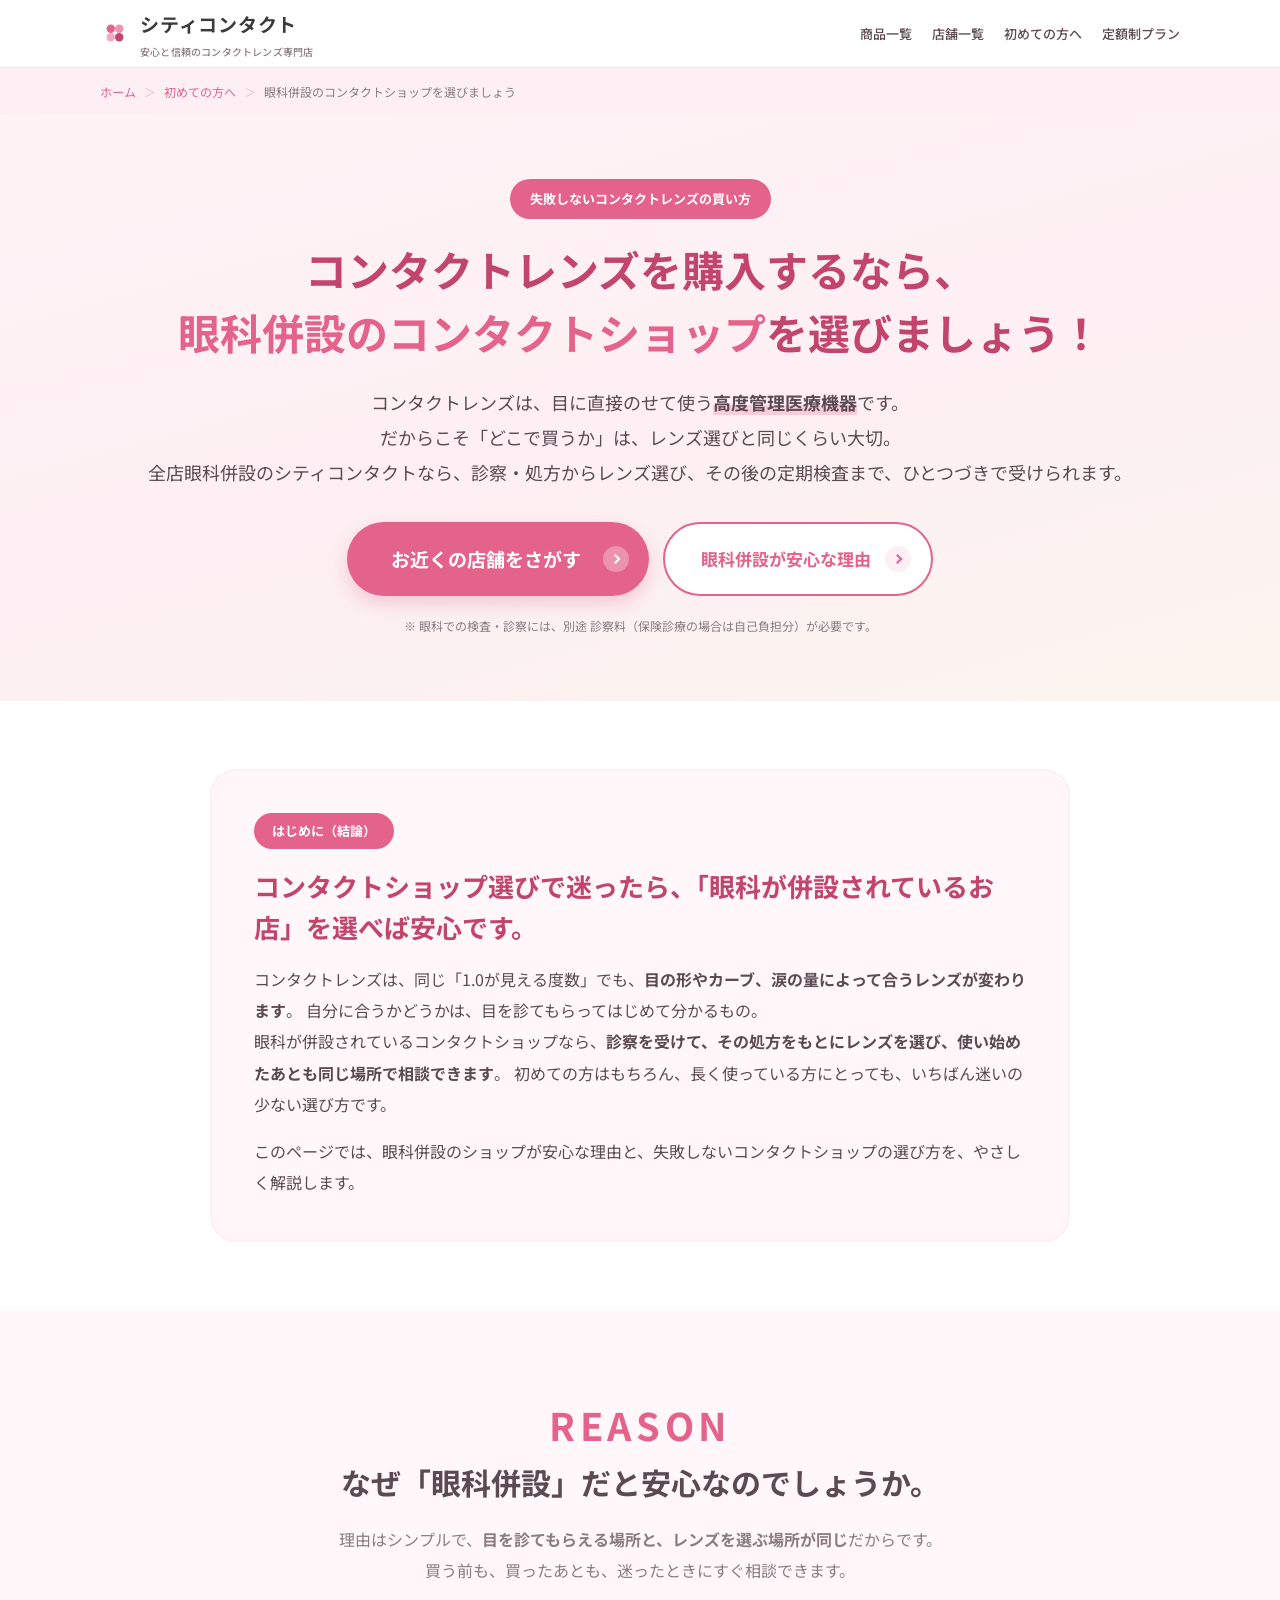
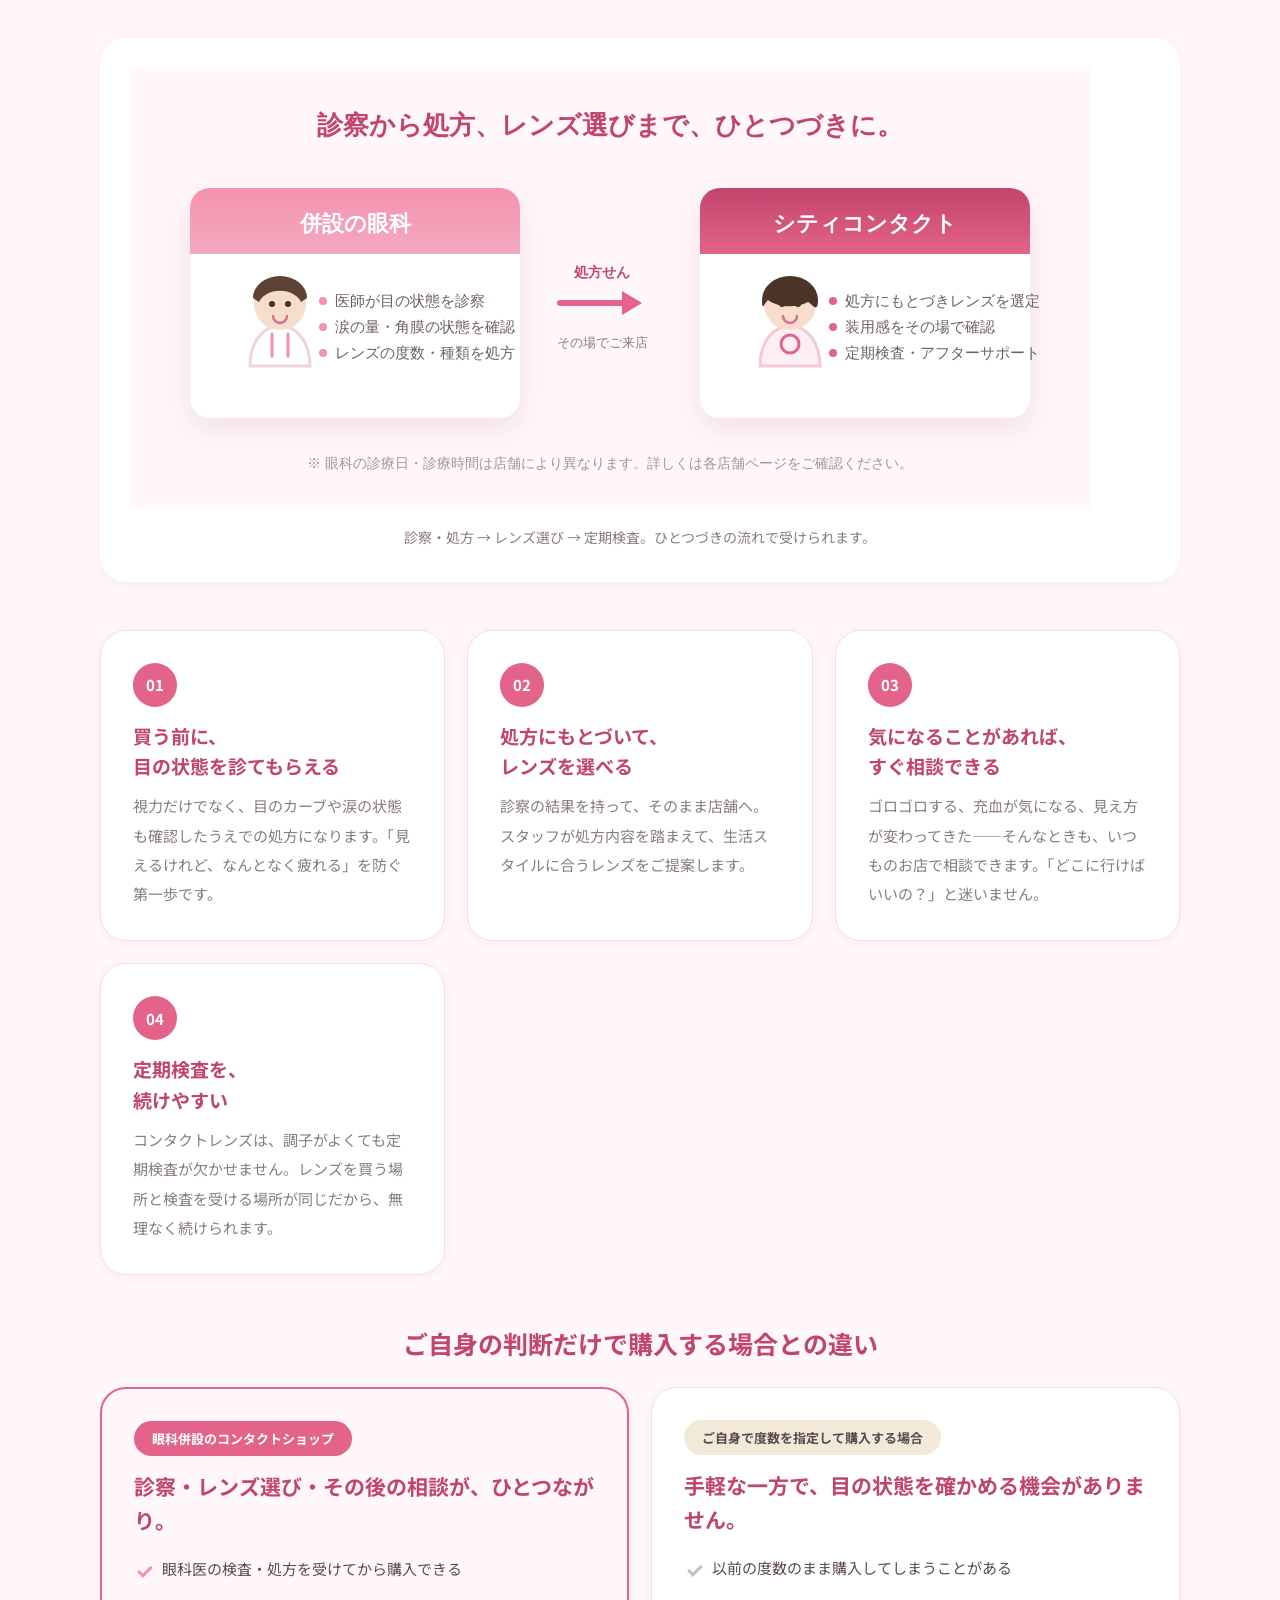
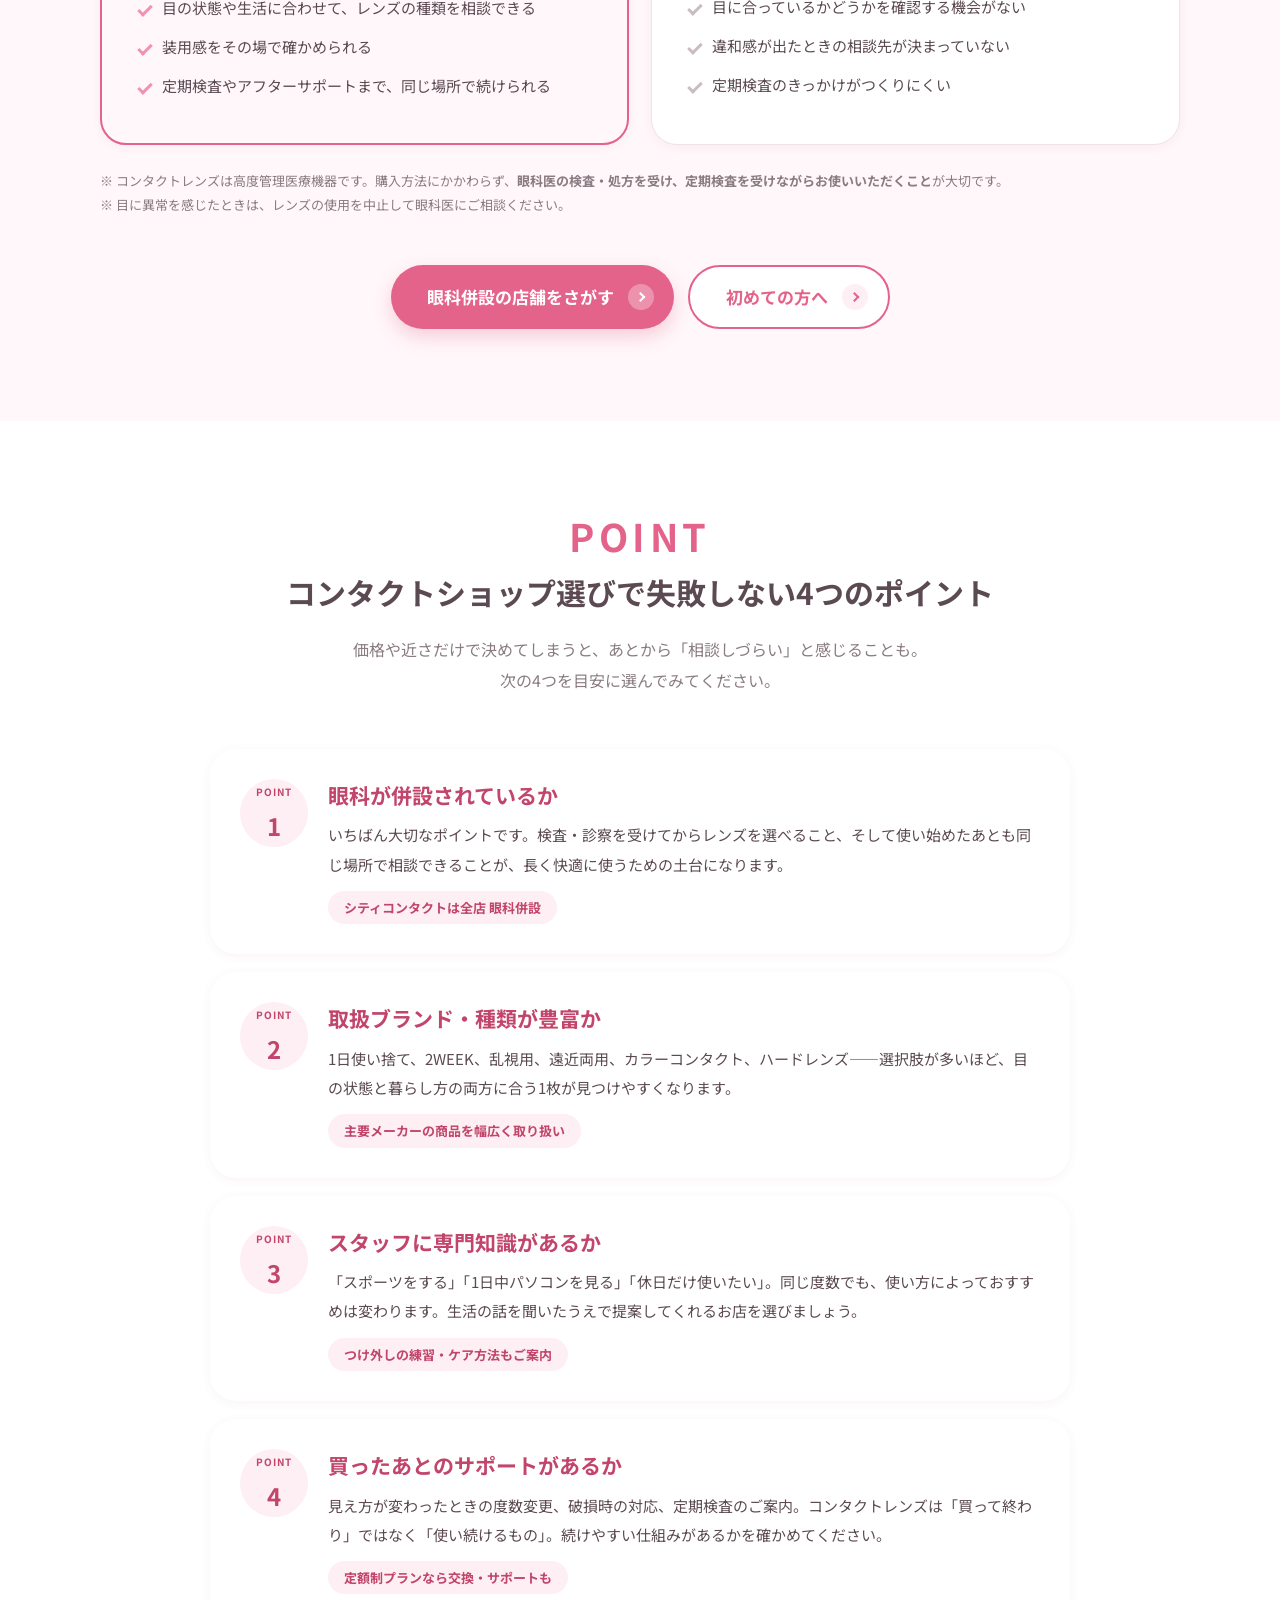
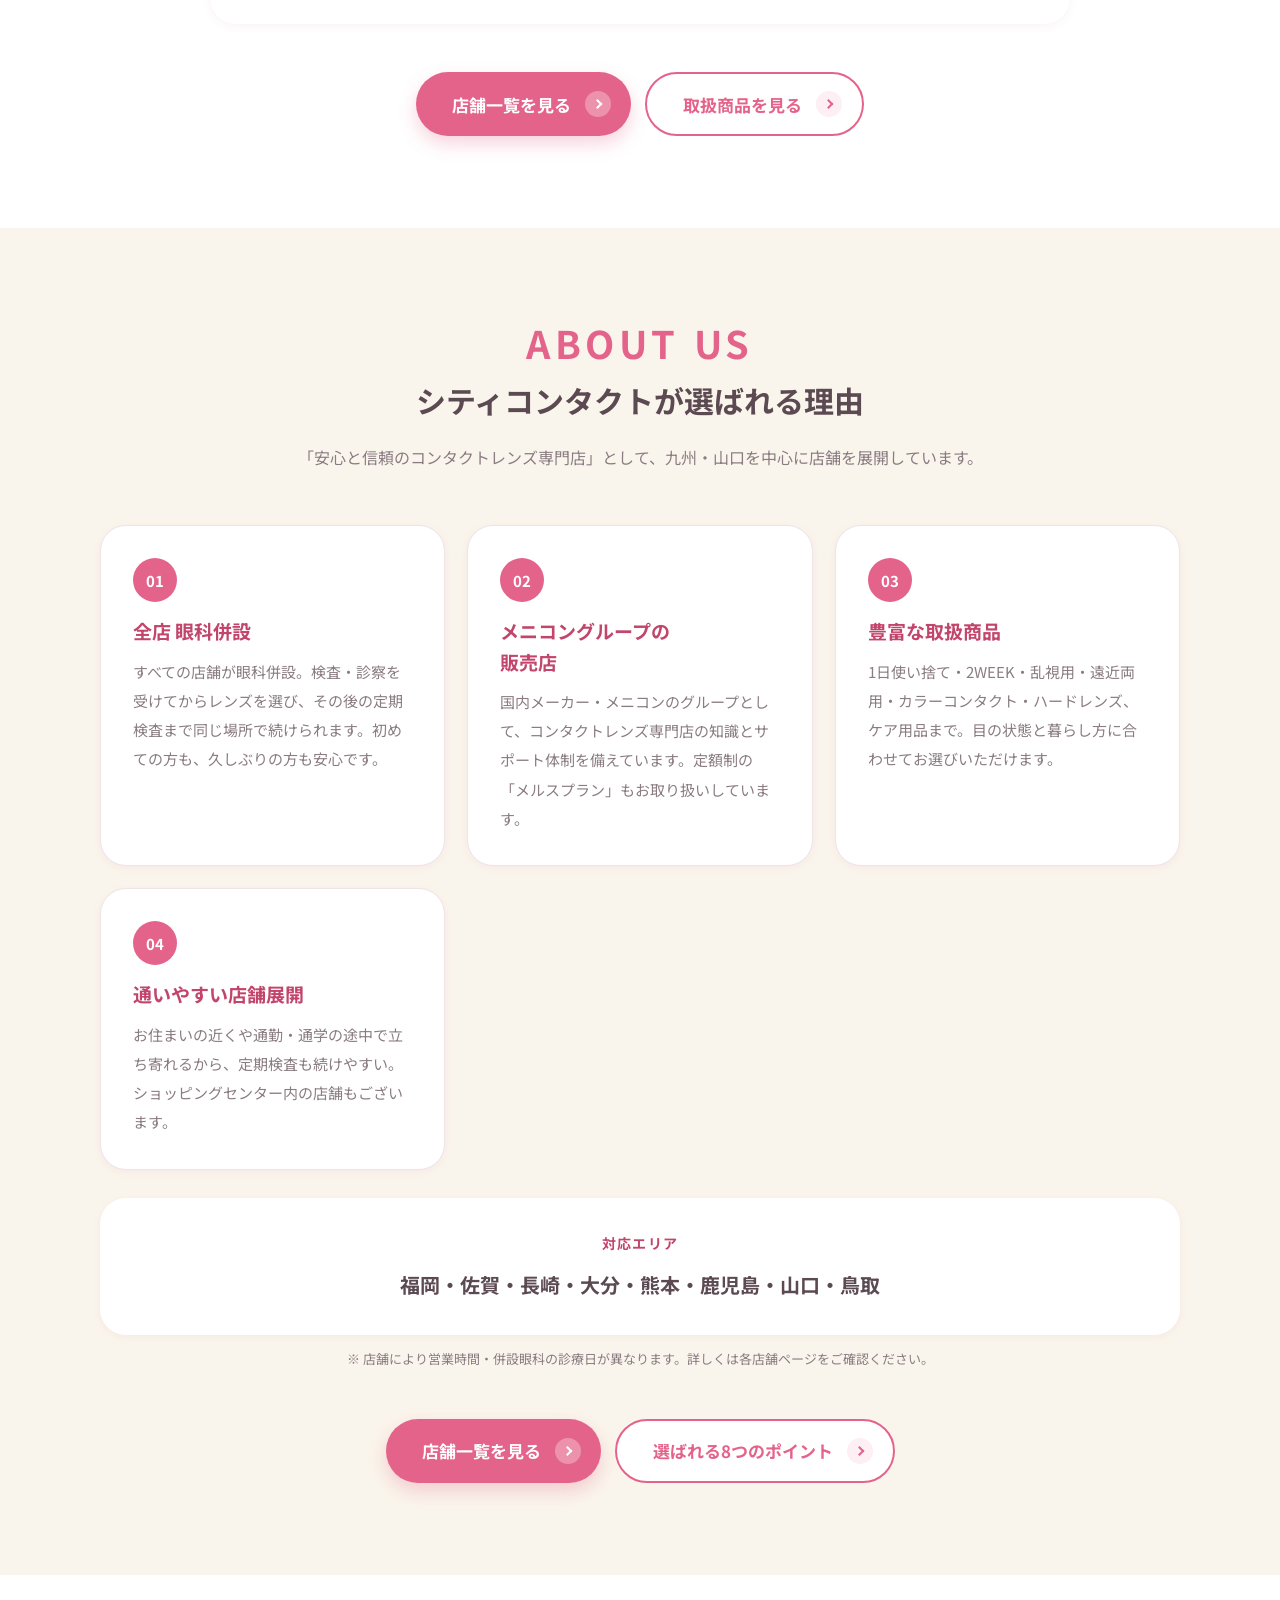
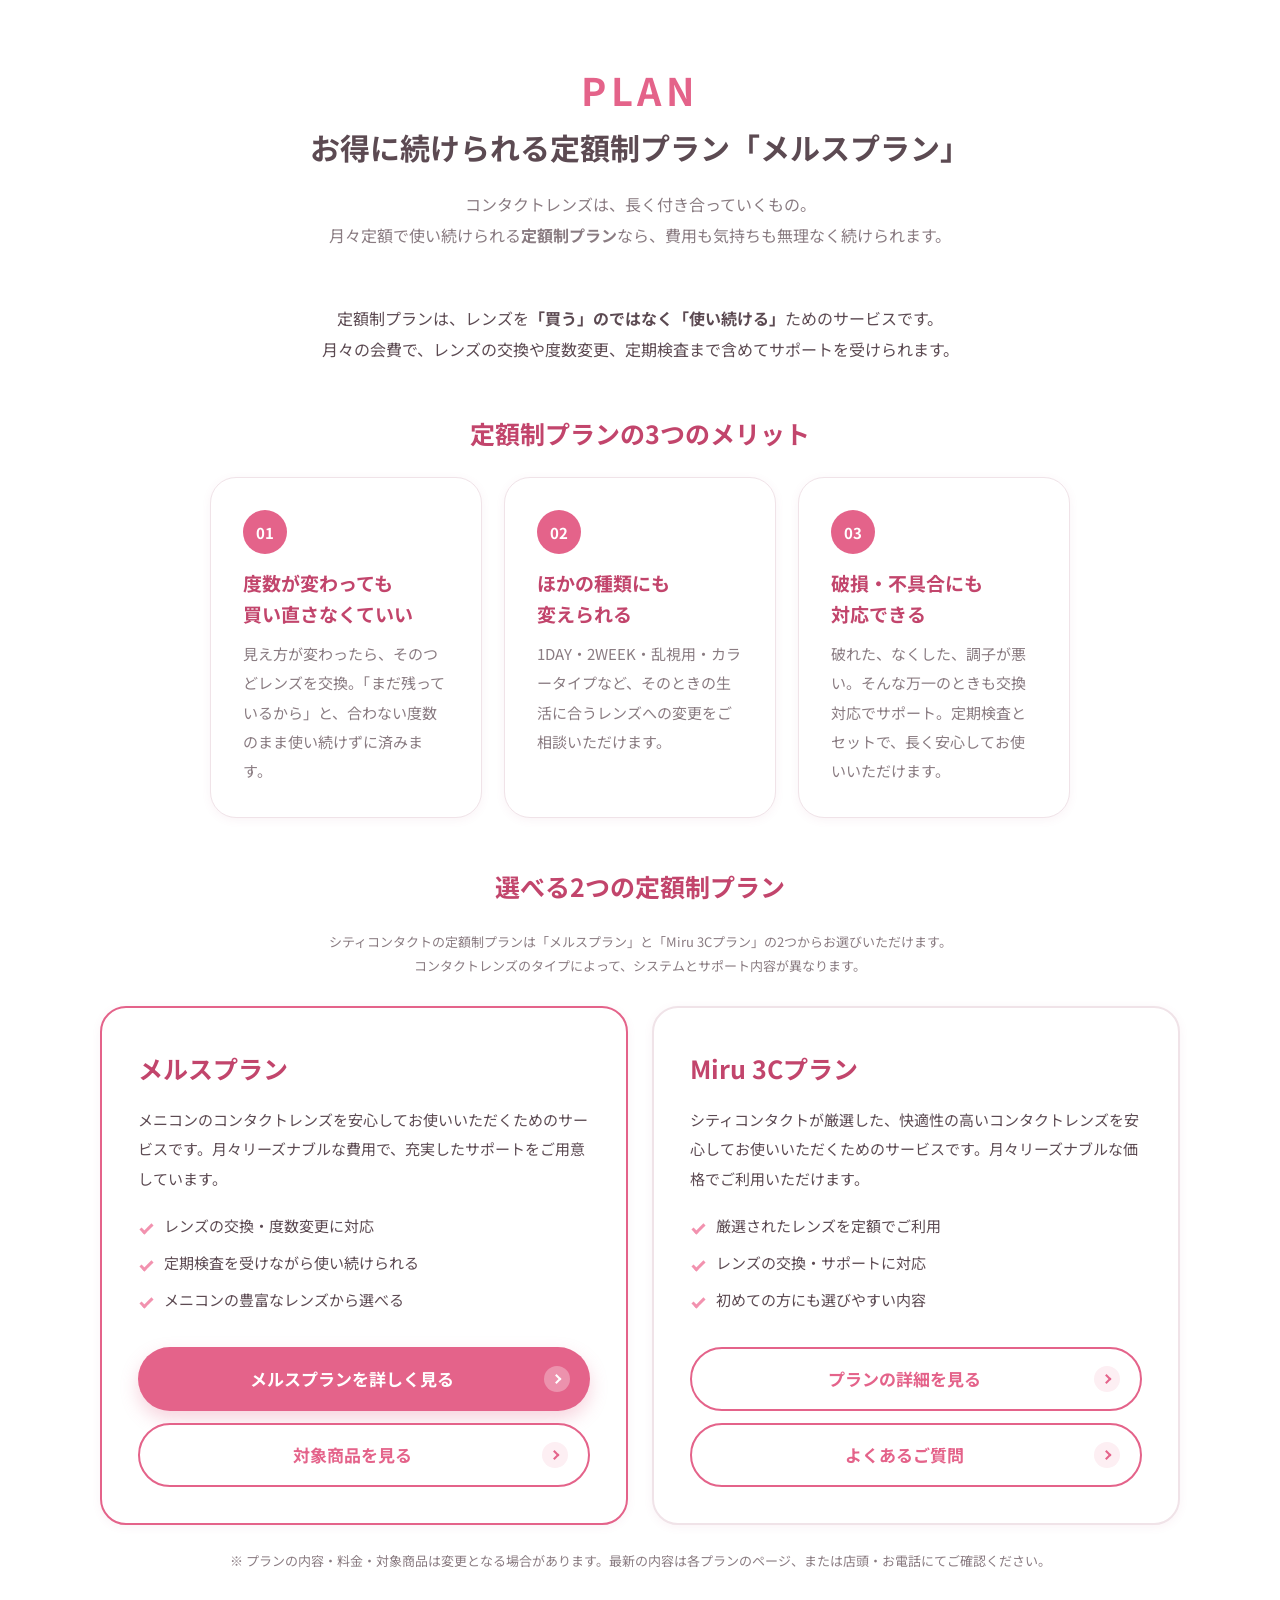
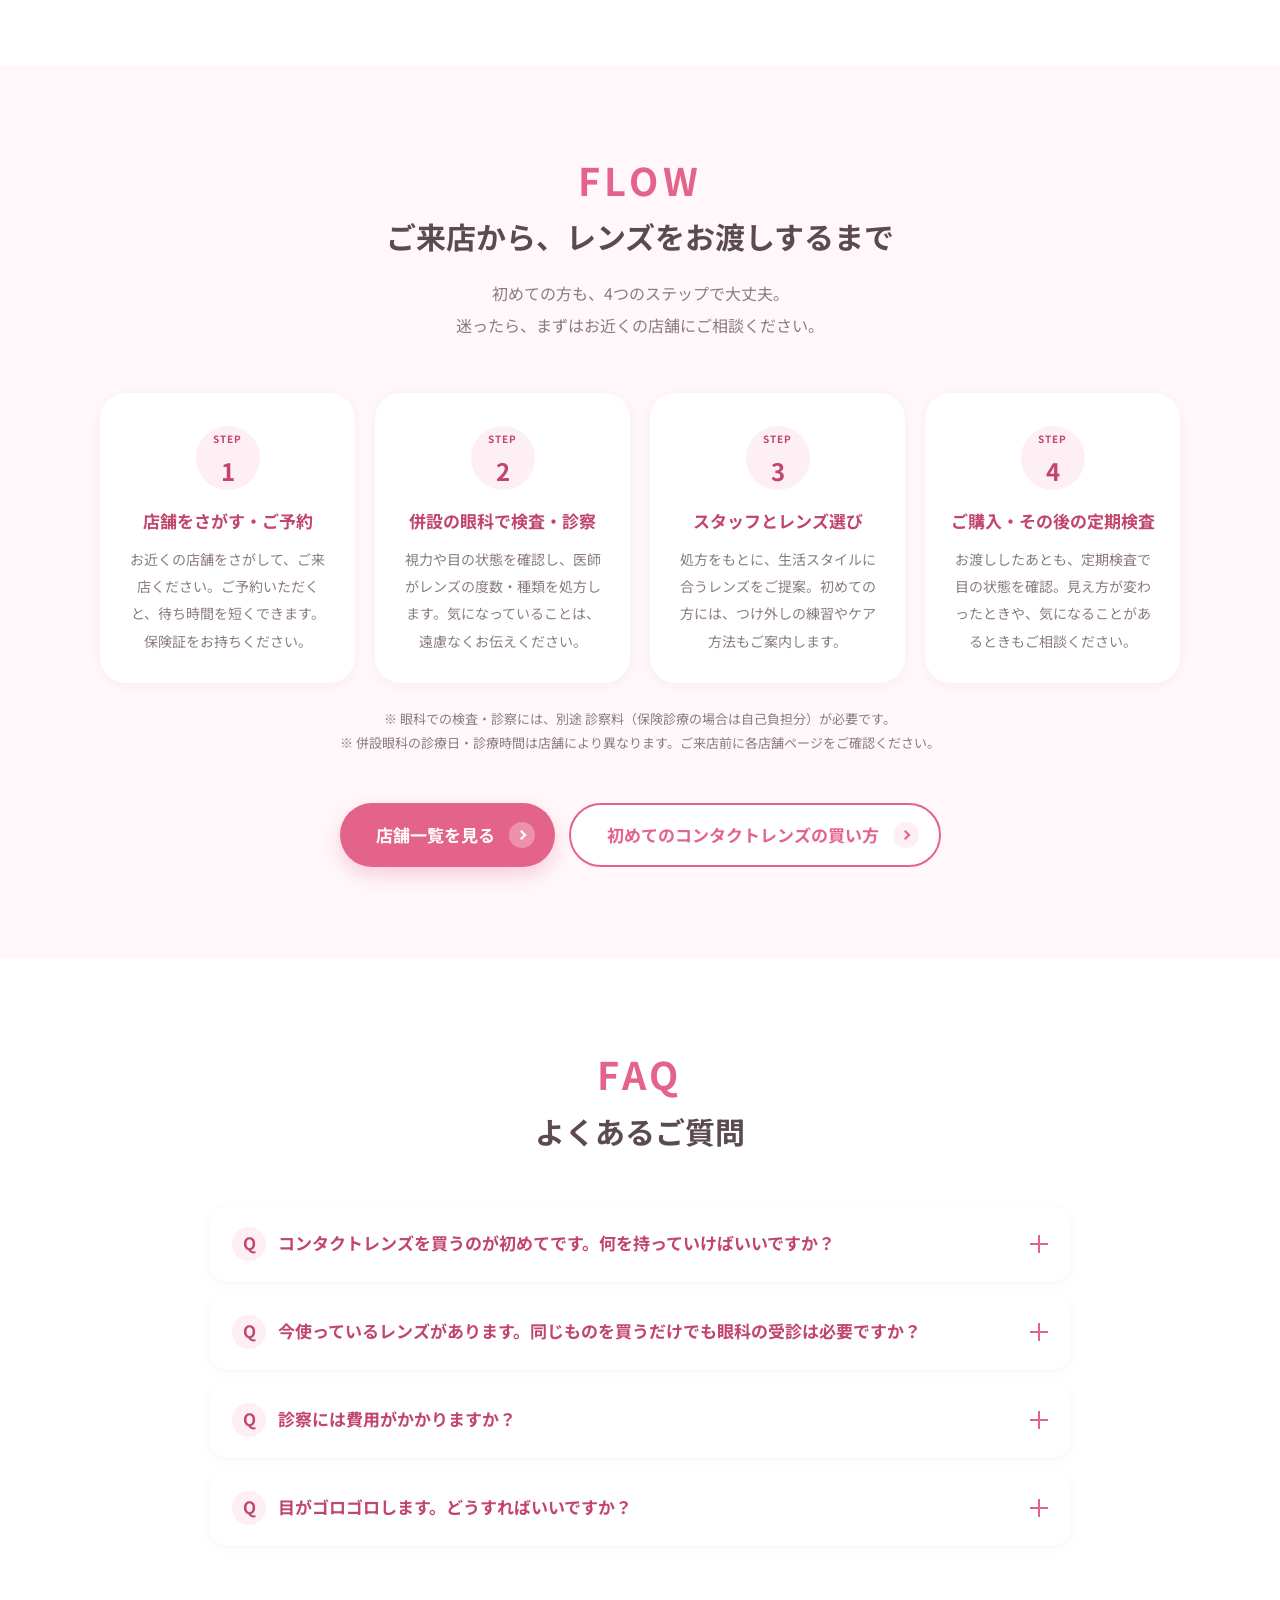
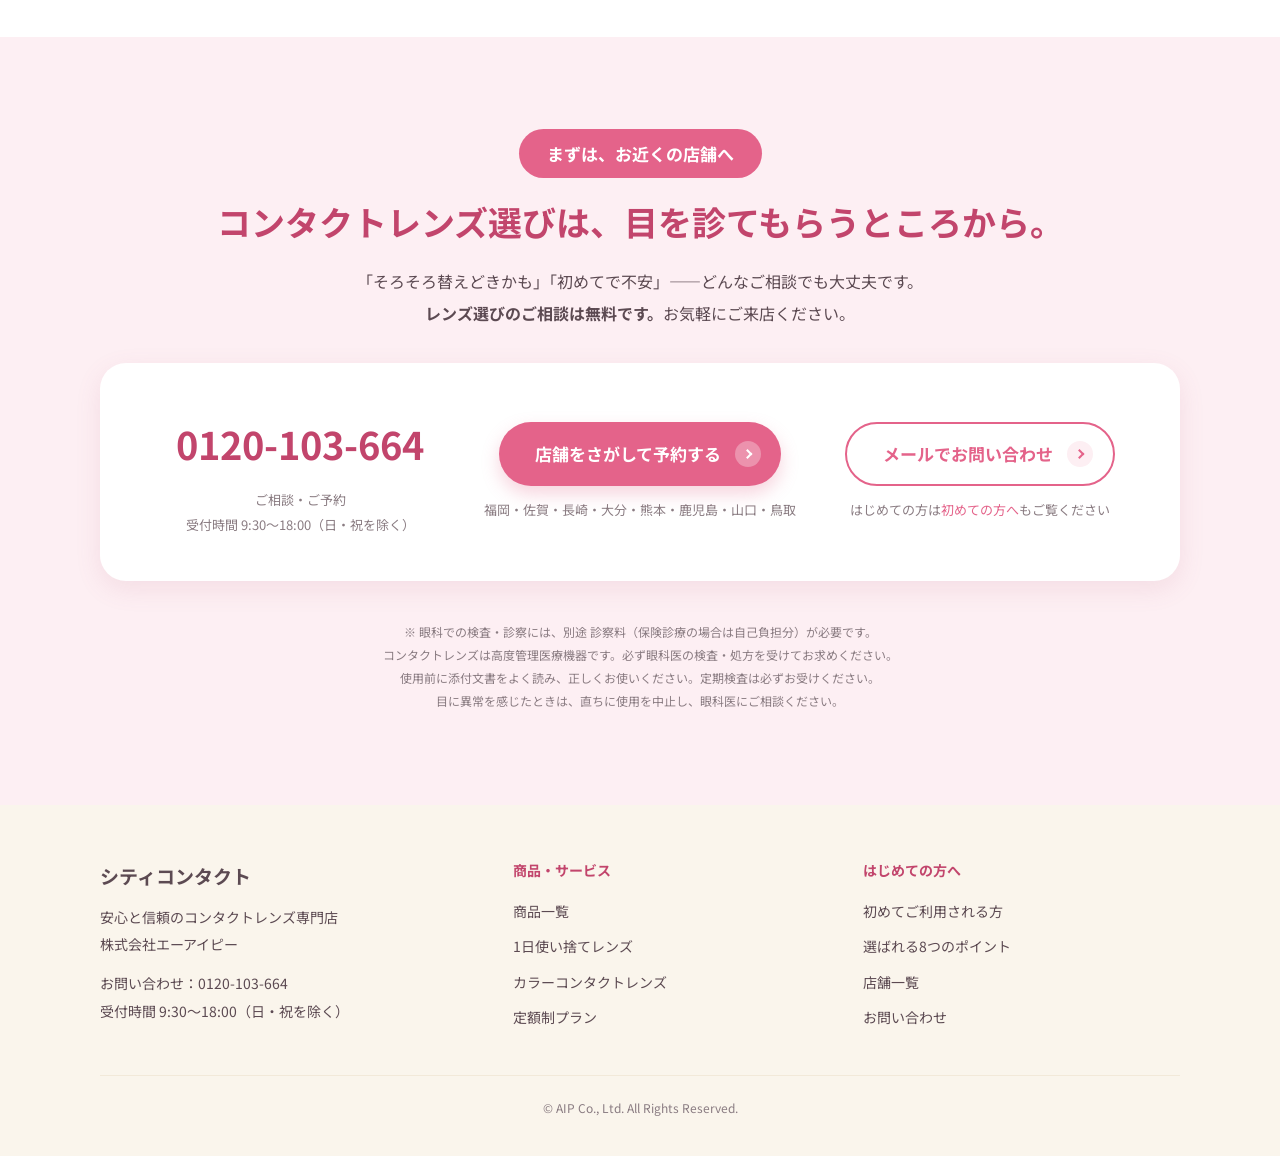
==== eyeclinic/preview.html @ d09a8469 "眼科併設コンタクトショップの訴求コンテンツページを新規作成 指示書「コンタクトレンズを購入するなら、眼科併設のコンタクトショップを 選びましょう！」に沿って、1ページ完結の静的HTMLとして制作。  " ====
<!DOCTYPE html>
<html lang="ja">
<head>
<meta charset="UTF-8">
<meta name="viewport" content="width=device-width, initial-scale=1">

<!-- ================================================================
     ▼ メタ情報はすべて「仮」です。
       掲載URLが確定しましたら、title / description / canonical / og:url /
       og:image のドメイン・パスをクライアント側でご調整ください。
     ================================================================ -->
<title>コンタクトレンズを購入するなら眼科併設のコンタクトショップへ｜シティコンタクト</title>
<meta name="description" content="コンタクトレンズは高度管理医療機器。だからこそ、買う場所選びが大切です。眼科併設のコンタクトショップなら、診察・処方からレンズ選び、定期検査までひとつづきに。全店眼科併設のシティコンタクトが、失敗しないコンタクトショップの選び方をご紹介します。">
<meta name="keywords" content="コンタクトレンズ 眼科併設,コンタクト 購入 眼科,コンタクトショップ 選び方,コンタクトレンズ 処方,定期検査,メルスプラン,シティコンタクト">

<!-- ================================================================
     ▼▼▼ 確認用サイトを検索結果に出さないための指定 ▼▼▼
     本番（www.city-contact.com）へ設置する際は、必ず次の1行を削除してください。
     残したまま公開すると、本番ページが検索結果に表示されなくなります。
     ================================================================ -->
<meta name="robots" content="noindex, nofollow">
<!-- ▲▲▲ 本番公開前に、上の1行を削除 ▲▲▲ -->

<!-- 掲載URLが未確定のため仮設定です（#TODO：確定後に差し替え） -->
<link rel="canonical" href="https://www.city-contact.com/column/eyeclinic/">
<meta property="og:type" content="article">
<meta property="og:site_name" content="シティコンタクト">
<meta property="og:title" content="コンタクトレンズを購入するなら、眼科併設のコンタクトショップを選びましょう！">
<meta property="og:description" content="診察・処方からレンズ選び、その後の定期検査までひとつづきに。全店眼科併設のシティコンタクトが、失敗しないコンタクトショップの選び方をご紹介します。">
<meta property="og:image" content="https://www.city-contact.com/column/eyeclinic/[data-uri]">
<meta property="og:url" content="https://www.city-contact.com/column/eyeclinic/">
<meta name="twitter:card" content="summary_large_image">

<link rel="icon" href="[data-uri]" type="image/svg+xml">
<link rel="preconnect" href="https://fonts.googleapis.com">
<link rel="preconnect" href="https://fonts.gstatic.com" crossorigin>
<link href="https://fonts.googleapis.com/css2?family=Noto+Sans+JP:wght@400;500;700&display=swap" rel="stylesheet">
<style>
@charset "UTF-8";
/* =========================================================
   シティコンタクト｜眼科併設のコンタクトショップを選びましょう ページ
   - コーポレートサイトのトンマナ（白＋ピンク／やわらかい丸み）に準拠
   - 既存の「遠近両用コンタクトレンズ特集」ページと同じ変数・共通パーツを使用
   - 配色は :root の変数を差し替えるだけで全体へ反映されます
   ========================================================= */

:root {
  /* Brand（コーポレートサイト準拠：ピンク） */
  --c-primary: #e4638a;        /* メインピンク */
  --c-primary-dark: #c2456c;   /* 濃いピンク（見出し・ホバー） */
  --c-primary-light: #fdeff3;  /* 淡いピンク背景 */
  --c-primary-pale: #fff7fa;   /* さらに淡いピンク背景 */
  --c-secondary: #f292af;      /* サブピンク */
  --c-cream: #faf5ec;          /* ベージュ背景 */
  --c-cream-dark: #f2e9d9;

  /* Base */
  --c-text: #5c4a52;
  --c-text-sub: #8a7c82;
  --c-line: #f0e3e8;
  --c-bg: #ffffff;

  /* Layout */
  --w-max: 1080px;
  --radius: 16px;
  --radius-lg: 26px;
  --shadow-sm: 0 2px 10px rgba(184, 91, 123, .07);
  --shadow: 0 8px 26px rgba(184, 91, 123, .12);
  --shadow-lg: 0 18px 44px rgba(184, 91, 123, .16);
  --header-h: 68px;

  --font: "Noto Sans JP", "Hiragino Kaku Gothic ProN", "Hiragino Sans", "Yu Gothic", "Meiryo", sans-serif;
}

/* ---------- Reset ---------- */
*, *::before, *::after { box-sizing: border-box; }
html { scroll-behavior: smooth; scroll-padding-top: calc(var(--header-h) + 12px); }
body {
  margin: 0;
  font-family: var(--font);
  color: var(--c-text);
  background: var(--c-bg);
  line-height: 1.95;
  font-size: 16px;
  -webkit-font-smoothing: antialiased;
  text-size-adjust: 100%;
}
img, svg { max-width: 100%; height: auto; vertical-align: bottom; }
a { color: var(--c-primary); text-decoration: none; transition: opacity .2s ease; }
a:hover { opacity: .75; }
ul, ol { margin: 0; padding: 0; list-style: none; }
h1, h2, h3, h4, p, figure, dl, dd { margin: 0; }
button { font-family: inherit; cursor: pointer; }
table { border-collapse: collapse; width: 100%; }

/* ---------- Utility ---------- */
.l-inner { width: min(100% - 40px, var(--w-max)); margin-inline: auto; }
.l-inner--narrow { width: min(100% - 40px, 860px); margin-inline: auto; }
.u-center { text-align: center; }
.u-mt-s { margin-top: 12px; }
.u-mt { margin-top: 24px; }
.u-mt-l { margin-top: 48px; }
.u-note { font-size: 13px; line-height: 1.85; color: var(--c-text-sub); }
.u-sp-only { display: none; }
.u-marker {
  background: linear-gradient(transparent 62%, rgba(242, 146, 175, .38) 62%);
  font-weight: 700;
}

/* ---------- Section base ---------- */
.p-section { padding: clamp(56px, 8vw, 92px) 0; }
.p-section--pink { background: var(--c-primary-pale); }
.p-section--cream { background: var(--c-cream); }

.c-heading { text-align: center; margin-bottom: clamp(32px, 5vw, 52px); }
.c-heading__en {
  display: block;
  font-size: clamp(26px, 4vw, 38px); font-weight: 700; letter-spacing: .12em;
  color: var(--c-primary); line-height: 1.2;
}
.c-heading__ja {
  margin-top: 10px;
  font-size: clamp(20px, 3vw, 30px); font-weight: 700; line-height: 1.6;
  color: var(--c-text);
}
.c-heading__lead { margin-top: 18px; color: var(--c-text-sub); font-size: clamp(14px, 1.8vw, 16px); }

.c-subheading {
  text-align: center; font-size: clamp(19px, 2.6vw, 25px); font-weight: 700;
  color: var(--c-primary-dark); line-height: 1.6; margin-bottom: 24px;
}
.c-subheading--left { text-align: left; }

/* ---------- Buttons ---------- */
.c-btn {
  position: relative;
  display: inline-flex; align-items: center; justify-content: center; gap: 12px;
  min-height: 64px; padding: 12px 60px 12px 36px;
  border-radius: 999px; border: none;
  font-size: clamp(15px, 2vw, 17px); font-weight: 700; line-height: 1.5;
  text-align: center;
  transition: transform .2s ease, box-shadow .2s ease, background-color .2s ease;
}
.c-btn::after {
  content: ""; position: absolute; right: 20px; top: 50%; translate: 0 -50%;
  width: 26px; height: 26px; border-radius: 50%; background: rgba(255, 255, 255, .3);
}
.c-btn::before {
  content: ""; position: absolute; right: 30px; top: 50%; z-index: 1;
  width: 7px; height: 7px; border-top: 2px solid currentColor; border-right: 2px solid currentColor;
  rotate: 45deg; translate: 0 -50%;
}
.c-btn--ghost::after, .c-btn--tel::after { background: var(--c-primary-light); }
.c-btn:hover { opacity: 1; transform: translateY(-2px); box-shadow: var(--shadow); }
.c-btn--cv { background: var(--c-primary); color: #fff; box-shadow: 0 8px 18px rgba(228, 99, 138, .28); }
.c-btn--cv:hover { background: var(--c-primary-dark); }
.c-btn--ghost { background: #fff; color: var(--c-primary); border: 2px solid var(--c-primary); }
.c-btn--tel { background: #fff; color: var(--c-primary-dark); border: 2px solid var(--c-primary); }
.c-btn--lg { min-height: 74px; font-size: clamp(16px, 2.2vw, 19px); padding-inline: 44px 68px; }

/* CTAブロック（本文中に複数回はさむ導線） */
.c-ctaset {
  display: flex; flex-wrap: wrap; justify-content: center; gap: 14px;
}
.c-ctaset .c-btn { flex: 0 1 auto; }

/* ---------- Header ---------- */
.l-header {
  position: sticky; top: 0; z-index: 100;
  height: var(--header-h);
  background: rgba(255, 255, 255, .97);
  border-bottom: 1px solid var(--c-line);
}
.l-header__inner { height: 100%; display: flex; align-items: center; gap: 20px; justify-content: flex-start; }
.l-header__logo { display: flex; align-items: center; gap: 10px; font-weight: 700; color: #3b3b3b; font-size: 19px; letter-spacing: .04em; white-space: nowrap; flex: none; }
.l-header__logo svg { width: 30px; height: 30px; flex: none; }
.l-header__logo small { display: block; font-size: 10px; white-space: nowrap; font-weight: 500; color: var(--c-text-sub); letter-spacing: .02em; }
.l-header__nav { margin-left: auto; display: flex; align-items: center; gap: 20px; }
.l-header__nav > a { color: var(--c-text); font-size: 13px; font-weight: 500; white-space: nowrap; }
.l-header__nav > a:hover { color: var(--c-primary); }
.l-header__tel { text-align: right; line-height: 1.25; white-space: nowrap; flex: none; }
.l-header__tel strong { display: block; font-size: 19px; color: var(--c-primary-dark); letter-spacing: .02em; }
.l-header__tel span { font-size: 10px; color: var(--c-text-sub); }
.l-header__cta { min-height: 44px; padding: 8px 40px 8px 20px; font-size: 13px; }
.l-header__cta::after { width: 18px; height: 18px; right: 12px; }

/* パンくず */
.c-breadcrumb { padding: 12px 0; font-size: 12px; color: var(--c-text-sub); background: var(--c-primary-light); }
.c-breadcrumb ol { display: flex; flex-wrap: wrap; gap: 8px; }
.c-breadcrumb li + li::before { content: "＞"; margin-right: 8px; color: #ddc6ce; }

/* ---------- Hero ---------- */
.p-hero { position: relative; overflow: hidden; background: linear-gradient(165deg, #fff3f6 0%, #fdeff3 55%, #fbf5ee 100%); }
.p-hero__inner { padding: clamp(36px, 5vw, 68px) 0; text-align: center; }
.p-hero__badge {
  display: inline-flex; align-items: center; gap: 8px;
  background: var(--c-primary); color: #fff; font-size: 13px; font-weight: 700;
  padding: 7px 20px; border-radius: 999px;
}
.p-hero__title {
  margin-top: 18px;
  font-size: clamp(24px, 4.4vw, 42px); font-weight: 700; line-height: 1.5;
  color: var(--c-primary-dark);
}
.p-hero__title em { font-style: normal; color: var(--c-primary); }
.p-hero__sub { margin-top: 22px; font-size: clamp(15px, 2vw, 18px); }
.p-hero__cta { margin-top: 32px; display: flex; flex-wrap: wrap; justify-content: center; gap: 14px; }
.p-hero__note { margin-top: 18px; font-size: 12px; color: var(--c-text-sub); }

/* ---------- 導入（結論先出し） ---------- */
.p-lead { background: #fff; padding: clamp(44px, 6vw, 68px) 0; }
.p-lead__box {
  background: var(--c-primary-pale); border: 2px solid var(--c-primary-light);
  border-radius: var(--radius-lg); padding: clamp(26px, 4vw, 42px);
}
.p-lead__label {
  display: inline-block; background: var(--c-primary); color: #fff;
  font-size: 13px; font-weight: 700; padding: 5px 18px; border-radius: 999px; margin-bottom: 16px;
}
.p-lead__title { font-size: clamp(19px, 2.6vw, 26px); font-weight: 700; color: var(--c-primary-dark); line-height: 1.6; }
.p-lead__text { margin-top: 16px; font-size: clamp(15px, 1.9vw, 16px); }

/* ---------- カード ---------- */
.c-cards { display: grid; grid-template-columns: repeat(auto-fit, minmax(min(270px, 100%), 1fr)); gap: 22px; }
.c-cards--2 { grid-template-columns: repeat(auto-fit, minmax(min(400px, 100%), 1fr)); }
.c-card {
  background: #fff; border-radius: var(--radius-lg); padding: clamp(22px, 3vw, 32px);
  box-shadow: var(--shadow-sm); border: 1px solid var(--c-line);
  transition: transform .25s ease, box-shadow .25s ease;
}
.c-card:hover { transform: translateY(-4px); box-shadow: var(--shadow); }
.c-card__no {
  display: inline-grid; place-items: center; width: 44px; height: 44px; border-radius: 50%;
  background: var(--c-primary); color: #fff; font-weight: 700; font-size: 15px; margin-bottom: 14px;
}
.c-card__title { font-size: 19px; font-weight: 700; line-height: 1.6; margin-bottom: 10px; color: var(--c-primary-dark); }
.c-card__text { font-size: 15px; color: var(--c-text-sub); }

/* ---------- 図解 ---------- */
.p-figure { background: #fff; border-radius: var(--radius-lg); padding: clamp(18px, 3vw, 30px); box-shadow: var(--shadow-sm); }
.p-figure figcaption { margin-top: 16px; font-size: 14px; color: var(--c-text-sub); text-align: center; }
/* スマホでは図が小さくなりすぎるため、図だけ横スクロールできるようにする */
.p-figure__scroll { overflow-x: auto; -webkit-overflow-scrolling: touch; }
.p-figure__hint { display: none; margin-bottom: 10px; font-size: 12px; color: var(--c-text-sub); text-align: center; }

/* ---------- 比較（併設店／自己判断での購入） ---------- */
.p-compare { display: grid; grid-template-columns: repeat(auto-fit, minmax(min(320px, 100%), 1fr)); gap: 22px; }
.p-compare__item {
  border-radius: var(--radius-lg); padding: clamp(24px, 3vw, 32px);
  background: #fff; border: 1px solid var(--c-line); box-shadow: var(--shadow-sm);
}
.p-compare__item--main { border: 2px solid var(--c-primary); background: var(--c-primary-pale); }
.p-compare__label {
  display: inline-block; font-size: 13px; font-weight: 700; border-radius: 999px;
  padding: 5px 18px; margin-bottom: 14px;
  background: var(--c-cream-dark); color: var(--c-text);
}
.p-compare__item--main .p-compare__label { background: var(--c-primary); color: #fff; }
.p-compare__title { font-size: clamp(17px, 2.2vw, 21px); font-weight: 700; color: var(--c-primary-dark); line-height: 1.6; }
.p-compare__list { margin-top: 16px; }
.p-compare__list li { position: relative; padding-left: 28px; margin-bottom: 10px; font-size: 15px; }
.p-compare__list li::before {
  content: ""; position: absolute; left: 4px; top: 12px;
  width: 14px; height: 8px; border-left: 3px solid var(--c-secondary); border-bottom: 3px solid var(--c-secondary);
  rotate: -45deg;
}
.p-compare__item:not(.p-compare__item--main) .p-compare__list li::before {
  border-color: #c9bcc2;
}

/* ---------- チェックポイント（選び方） ---------- */
.p-point { display: grid; gap: 18px; }
.p-point__item {
  display: grid; grid-template-columns: 68px 1fr; gap: 20px; align-items: start;
  background: #fff; border-radius: var(--radius-lg); padding: clamp(22px, 3vw, 30px);
  box-shadow: var(--shadow-sm);
}
.p-point__no {
  display: grid; place-items: center; width: 68px; height: 68px; border-radius: 50%;
  background: var(--c-primary-light); color: var(--c-primary-dark); line-height: 1.15;
}
.p-point__no small { display: block; font-size: 10px; font-weight: 700; letter-spacing: .1em; }
.p-point__no strong { font-size: 24px; font-weight: 700; }
.p-point__title { font-size: clamp(17px, 2.2vw, 21px); font-weight: 700; color: var(--c-primary-dark); line-height: 1.6; margin-bottom: 8px; }
.p-point__text { font-size: 15px; }
.p-point__tag {
  display: inline-block; margin-top: 12px; font-size: 13px; font-weight: 700;
  color: var(--c-primary-dark); background: var(--c-primary-light);
  border-radius: 999px; padding: 4px 16px;
}

/* ---------- ご来店の流れ ---------- */
.p-flow { display: grid; grid-template-columns: repeat(auto-fit, minmax(min(240px, 100%), 1fr)); gap: 20px; }
.p-flow__item { background: #fff; border-radius: var(--radius-lg); padding: 28px 24px; box-shadow: var(--shadow-sm); text-align: center; }
.p-flow__step {
  display: inline-grid; place-items: center; width: 64px; height: 64px; border-radius: 50%;
  background: var(--c-primary-light); color: var(--c-primary-dark); line-height: 1.15; margin-bottom: 14px;
}
.p-flow__step small { display: block; font-size: 10px; letter-spacing: .1em; font-weight: 700; }
.p-flow__step strong { font-size: 24px; font-weight: 700; }
.p-flow__title { font-size: 17px; font-weight: 700; color: var(--c-primary-dark); margin-bottom: 8px; }
.p-flow__text { font-size: 14px; color: var(--c-text-sub); }

/* ---------- 定額制プラン ---------- */
.p-plan { display: grid; grid-template-columns: repeat(auto-fit, minmax(min(340px, 100%), 1fr)); gap: 24px; }
.p-plan__item {
  background: #fff; border-radius: var(--radius-lg); padding: clamp(26px, 3.5vw, 36px);
  box-shadow: var(--shadow-sm); border: 2px solid var(--c-primary); display: flex; flex-direction: column;
}
.p-plan__item--alt { border-color: var(--c-line); }
.p-plan__name { font-size: clamp(20px, 2.6vw, 25px); font-weight: 700; color: var(--c-primary-dark); margin-bottom: 12px; }
.p-plan__desc { font-size: 15px; flex: 1; }
.p-plan__merit { margin-top: 18px; }
.p-plan__merit li { position: relative; padding-left: 26px; font-size: 15px; margin-bottom: 8px; }
.p-plan__merit li::before {
  content: ""; position: absolute; left: 2px; top: 13px;
  width: 13px; height: 7px; border-left: 3px solid var(--c-secondary); border-bottom: 3px solid var(--c-secondary);
  rotate: -45deg;
}
.p-plan__btns { margin-top: 24px; display: grid; gap: 12px; }
.p-plan__btns .c-btn { width: 100%; }

/* ---------- 選ばれる理由 ---------- */
.p-reason__area {
  margin-top: 28px; background: #fff; border-radius: var(--radius-lg);
  padding: clamp(22px, 3vw, 32px); box-shadow: var(--shadow-sm); text-align: center;
}
.p-reason__area dt { font-size: 14px; font-weight: 700; color: var(--c-primary-dark); letter-spacing: .08em; }
.p-reason__area dd { margin-top: 10px; font-size: clamp(16px, 2.2vw, 20px); font-weight: 700; line-height: 1.8; }

/* ---------- FAQ ---------- */
.p-faq { display: grid; gap: 14px; }
.p-faq__item { background: #fff; border-radius: var(--radius); box-shadow: var(--shadow-sm); overflow: hidden; }
.p-faq__q {
  width: 100%; text-align: left; background: none; border: 0;
  display: grid; grid-template-columns: 34px 1fr 24px; gap: 12px; align-items: center;
  padding: 20px 22px; font-size: clamp(15px, 2vw, 17px); font-weight: 700; color: var(--c-primary-dark);
  line-height: 1.7;
}
.p-faq__mark { display: grid; place-items: center; width: 34px; height: 34px; border-radius: 50%; background: var(--c-primary-light); font-weight: 700; }
.p-faq__icon { position: relative; width: 18px; height: 18px; justify-self: end; }
.p-faq__icon::before, .p-faq__icon::after {
  content: ""; position: absolute; left: 0; top: 8px; width: 18px; height: 2px; background: var(--c-primary);
  transition: transform .25s ease;
}
.p-faq__icon::after { transform: rotate(90deg); }
.p-faq__q[aria-expanded="true"] .p-faq__icon::after { transform: rotate(0); }
.p-faq__a { padding: 0 22px 22px 68px; font-size: 15px; color: var(--c-text-sub); }
.p-faq__a[hidden] { display: none; }

/* ---------- CV ---------- */
.p-cv { background: var(--c-primary-light); text-align: center; }
.p-cv__badge {
  display: inline-block; background: var(--c-primary); color: #fff;
  font-size: clamp(14px, 2vw, 17px); font-weight: 700;
  padding: 8px 28px; border-radius: 999px; margin-bottom: 18px;
}
.p-cv__title { font-size: clamp(21px, 3.4vw, 34px); font-weight: 700; line-height: 1.55; color: var(--c-primary-dark); }
.p-cv__lead { margin-top: 18px; font-size: clamp(14px, 2vw, 16px); }
.p-cv__box {
  margin-top: 34px; background: #fff; border-radius: var(--radius-lg);
  padding: clamp(26px, 4vw, 44px); box-shadow: var(--shadow);
  display: grid; grid-template-columns: repeat(auto-fit, minmax(min(260px, 100%), 1fr)); gap: 28px; align-items: center;
}
.p-cv__tel a { color: var(--c-primary-dark); font-size: clamp(28px, 4vw, 38px); font-weight: 700; display: inline-flex; align-items: center; gap: 10px; }
.p-cv__tel span { display: block; font-size: 13px; color: var(--c-text-sub); margin-top: 6px; }
.p-cv__caution { margin-top: 40px; font-size: 12px; color: var(--c-text-sub); line-height: 1.9; }

/* ---------- 追従バナー（SP） ---------- */
.p-fixed-cta {
  position: fixed; left: 0; right: 0; bottom: 0; z-index: 90;
  display: none; gap: 8px; padding: 8px 12px calc(8px + env(safe-area-inset-bottom));
  background: rgba(255, 255, 255, .97); box-shadow: 0 -4px 18px rgba(184, 91, 123, .18);
}
.p-fixed-cta .c-btn { flex: 1; min-height: 52px; padding: 10px 34px 10px 14px; font-size: 14px; }
.p-fixed-cta .c-btn::after { width: 18px; height: 18px; right: 10px; }

/* ---------- Footer ---------- */
.l-footer { background: var(--c-cream); color: var(--c-text); padding: 52px 0 36px; font-size: 14px; }
.l-footer a { color: var(--c-text); }
.l-footer__top { display: grid; grid-template-columns: 1.2fr 1fr 1fr; gap: 32px; }
.l-footer__brand strong { display: block; font-size: 19px; margin-bottom: 10px; }
.l-footer__nav h3 { font-size: 14px; color: var(--c-primary-dark); margin-bottom: 14px; }
.l-footer__nav li { margin-bottom: 8px; }
.l-footer__bottom { margin-top: 36px; padding-top: 20px; border-top: 1px solid var(--c-cream-dark); text-align: center; font-size: 12px; color: var(--c-text-sub); }

/* ---------- Animation ---------- */
.js-fade { opacity: 0; transform: translateY(24px); transition: opacity .7s ease, transform .7s ease; }
.js-fade.is-visible { opacity: 1; transform: none; }
@media (prefers-reduced-motion: reduce) {
  html { scroll-behavior: auto; }
  .js-fade { opacity: 1; transform: none; transition: none; }
  * { animation-duration: .001ms !important; transition-duration: .001ms !important; }
}

/* ---------- Responsive ---------- */
@media (max-width: 1320px) {
  .l-header__tel { display: none; }
}
@media (max-width: 900px) {
  .l-header__nav > a { display: none; }
  .l-footer__top { grid-template-columns: 1fr; }
}
@media (max-width: 640px) {
  body { font-size: 15px; padding-bottom: 76px; }
  .l-inner, .l-inner--narrow { width: calc(100% - 32px); }
  .u-sp-only { display: block; }
  .p-fixed-cta { display: flex; }
  .p-hero__cta .c-btn, .c-ctaset .c-btn { width: 100%; }
  .p-point__item { grid-template-columns: 1fr; gap: 12px; }
  .p-faq__q { grid-template-columns: 30px 1fr 20px; padding: 16px 16px; }
  .p-faq__a { padding: 0 16px 18px 58px; }
  .p-figure__hint { display: block; }
  .p-figure__scroll img { width: 620px; max-width: none; }
}

</style>
</head>
<body>

<!-- ===================== HEADER =====================
     ※ ここは実際のサイト組み込み時に共通ヘッダーに差し替えてください。
        既存サイトの見た目に合わせたロゴのみの簡易版です（ページ内ナビは設置しません）。
     ================================================== -->
<header class="l-header">
  <div class="l-inner l-header__inner">
    <a class="l-header__logo" href="https://www.city-contact.com/">
      <svg viewBox="0 0 64 64" aria-hidden="true">
        <circle cx="23" cy="23" r="9" fill="#E4638A"/>
        <circle cx="41" cy="23" r="9" fill="#F292AF"/>
        <circle cx="23" cy="41" r="9" fill="#F5A9C0"/>
        <circle cx="41" cy="41" r="9" fill="#C2456C"/>
      </svg>
      <span>シティコンタクト<small>安心と信頼のコンタクトレンズ専門店</small></span>
    </a>
    <nav class="l-header__nav" aria-label="グローバルナビゲーション">
      <a href="https://www.city-contact.com/item/">商品一覧</a>
      <a href="https://www.city-contact.com/shop/">店舗一覧</a>
      <a href="https://www.city-contact.com/beginner/">初めての方へ</a>
      <a href="https://www.city-contact.com/subscription/">定額制プラン</a>
    </nav>
    <div class="l-header__tel">
      <strong>0120-103-664</strong>
      <span>受付時間 9:30〜18:00（日・祝を除く）</span>
    </div>
  </div>
</header>
<!-- ===================== /HEADER ===================== -->

<!-- ※ パンくずの階層は仮です。掲載場所が決まりましたらご調整ください（#TODO） -->
<nav class="c-breadcrumb" aria-label="パンくずリスト">
  <div class="l-inner">
    <ol>
      <li><a href="https://www.city-contact.com/">ホーム</a></li>
      <li><a href="https://www.city-contact.com/beginner/">初めての方へ</a></li>
      <li>眼科併設のコンタクトショップを選びましょう</li>
    </ol>
  </div>
</nav>

<main>

  <!-- ===================== ファーストビュー ===================== -->
  <section class="p-hero">
    <div class="l-inner p-hero__inner">
      <span class="p-hero__badge">失敗しないコンタクトレンズの買い方</span>
      <h1 class="p-hero__title">
        コンタクトレンズを購入するなら、<br>
        <em>眼科併設のコンタクトショップ</em>を選びましょう！
      </h1>
      <p class="p-hero__sub">
        コンタクトレンズは、目に直接のせて使う<span class="u-marker">高度管理医療機器</span>です。<br>
        だからこそ「どこで買うか」は、レンズ選びと同じくらい大切。<br>
        全店眼科併設のシティコンタクトなら、診察・処方からレンズ選び、その後の定期検査まで、ひとつづきで受けられます。
      </p>
      <div class="p-hero__cta">
        <a class="c-btn c-btn--cv c-btn--lg" href="https://www.city-contact.com/shop/">お近くの店舗をさがす</a>
        <a class="c-btn c-btn--ghost" href="#reason">眼科併設が安心な理由</a>
      </div>
      <p class="p-hero__note">※ 眼科での検査・診察には、別途 診察料（保険診療の場合は自己負担分）が必要です。</p>
    </div>
  </section>

  <!-- ===================== 導入（結論を先に） ===================== -->
  <section class="p-lead">
    <div class="l-inner--narrow js-fade">
      <div class="p-lead__box">
        <span class="p-lead__label">はじめに（結論）</span>
        <h2 class="p-lead__title">コンタクトショップ選びで迷ったら、<br class="u-sp-only">「眼科が併設されているお店」を選べば安心です。</h2>
        <p class="p-lead__text">
          コンタクトレンズは、同じ「1.0が見える度数」でも、<strong>目の形やカーブ、涙の量によって合うレンズが変わります</strong>。
          自分に合うかどうかは、目を診てもらってはじめて分かるもの。<br>
          眼科が併設されているコンタクトショップなら、<strong>診察を受けて、その処方をもとにレンズを選び、使い始めたあとも同じ場所で相談できます</strong>。
          初めての方はもちろん、長く使っている方にとっても、いちばん迷いの少ない選び方です。
        </p>
        <p class="p-lead__text">
          このページでは、眼科併設のショップが安心な理由と、失敗しないコンタクトショップの選び方を、やさしく解説します。
        </p>
      </div>
    </div>
  </section>

  <!-- ===================== H2-1 なぜ「眼科併設」が安心なのか ===================== -->
  <section class="p-section p-section--pink" id="reason">
    <div class="l-inner js-fade">
      <div class="c-heading">
        <span class="c-heading__en">REASON</span>
        <h2 class="c-heading__ja">なぜ「眼科併設」だと安心なのでしょうか。</h2>
        <p class="c-heading__lead">理由はシンプルで、<strong>目を診てもらえる場所と、レンズを選ぶ場所が同じ</strong>だからです。<br>買う前も、買ったあとも、迷ったときにすぐ相談できます。</p>
      </div>

      <figure class="p-figure">
        <p class="p-figure__hint">← 横にスクロールしてご覧いただけます →</p>
        <div class="p-figure__scroll">
          <img src="[data-uri]" width="960" height="440"
               alt="併設の眼科で医師の診察と処方を受け、その処方をもとにシティコンタクト店舗でレンズを選び、定期検査まで続けられる流れを示した図">
        </div>
        <figcaption>診察・処方 → レンズ選び → 定期検査。ひとつづきの流れで受けられます。</figcaption>
      </figure>

      <div class="c-cards u-mt-l">
        <article class="c-card">
          <span class="c-card__no">01</span>
          <h3 class="c-card__title">買う前に、<br>目の状態を診てもらえる</h3>
          <p class="c-card__text">視力だけでなく、目のカーブや涙の状態も確認したうえでの処方になります。「見えるけれど、なんとなく疲れる」を防ぐ第一歩です。</p>
        </article>
        <article class="c-card">
          <span class="c-card__no">02</span>
          <h3 class="c-card__title">処方にもとづいて、<br>レンズを選べる</h3>
          <p class="c-card__text">診察の結果を持って、そのまま店舗へ。スタッフが処方内容を踏まえて、生活スタイルに合うレンズをご提案します。</p>
        </article>
        <article class="c-card">
          <span class="c-card__no">03</span>
          <h3 class="c-card__title">気になることがあれば、<br>すぐ相談できる</h3>
          <p class="c-card__text">ゴロゴロする、充血が気になる、見え方が変わってきた——そんなときも、いつものお店で相談できます。「どこに行けばいいの？」と迷いません。</p>
        </article>
        <article class="c-card">
          <span class="c-card__no">04</span>
          <h3 class="c-card__title">定期検査を、<br>続けやすい</h3>
          <p class="c-card__text">コンタクトレンズは、調子がよくても定期検査が欠かせません。レンズを買う場所と検査を受ける場所が同じだから、無理なく続けられます。</p>
        </article>
      </div>

      <h3 class="c-subheading u-mt-l">ご自身の判断だけで購入する場合との違い</h3>
      <div class="p-compare">
        <div class="p-compare__item p-compare__item--main">
          <span class="p-compare__label">眼科併設のコンタクトショップ</span>
          <h4 class="p-compare__title">診察・レンズ選び・その後の相談が、ひとつながり。</h4>
          <ul class="p-compare__list">
            <li>眼科医の検査・処方を受けてから購入できる</li>
            <li>目の状態や生活に合わせて、レンズの種類を相談できる</li>
            <li>装用感をその場で確かめられる</li>
            <li>定期検査やアフターサポートまで、同じ場所で続けられる</li>
          </ul>
        </div>
        <div class="p-compare__item">
          <span class="p-compare__label">ご自身で度数を指定して購入する場合</span>
          <h4 class="p-compare__title">手軽な一方で、目の状態を確かめる機会がありません。</h4>
          <ul class="p-compare__list">
            <li>以前の度数のまま購入してしまうことがある</li>
            <li>目に合っているかどうかを確認する機会がない</li>
            <li>違和感が出たときの相談先が決まっていない</li>
            <li>定期検査のきっかけがつくりにくい</li>
          </ul>
        </div>
      </div>
      <p class="u-note u-mt">
        ※ コンタクトレンズは高度管理医療機器です。購入方法にかかわらず、<strong>眼科医の検査・処方を受け、定期検査を受けながらお使いいただくこと</strong>が大切です。<br>
        ※ 目に異常を感じたときは、レンズの使用を中止して眼科医にご相談ください。
      </p>

      <div class="c-ctaset u-mt-l">
        <a class="c-btn c-btn--cv" href="https://www.city-contact.com/shop/">眼科併設の店舗をさがす</a>
        <a class="c-btn c-btn--ghost" href="https://www.city-contact.com/beginner/">初めての方へ</a>
      </div>
    </div>
  </section>

  <!-- ===================== H2-2 コンタクトショップ選びで失敗しないポイント ===================== -->
  <section class="p-section" id="point">
    <div class="l-inner--narrow js-fade">
      <div class="c-heading">
        <span class="c-heading__en">POINT</span>
        <h2 class="c-heading__ja">コンタクトショップ選びで<br class="u-sp-only">失敗しない4つのポイント</h2>
        <p class="c-heading__lead">価格や近さだけで決めてしまうと、あとから「相談しづらい」と感じることも。<br>次の4つを目安に選んでみてください。</p>
      </div>

      <div class="p-point">
        <article class="p-point__item">
          <span class="p-point__no"><small>POINT</small><strong>1</strong></span>
          <div>
            <h3 class="p-point__title">眼科が併設されているか</h3>
            <p class="p-point__text">いちばん大切なポイントです。検査・診察を受けてからレンズを選べること、そして使い始めたあとも同じ場所で相談できることが、長く快適に使うための土台になります。</p>
            <span class="p-point__tag">シティコンタクトは全店 眼科併設</span>
          </div>
        </article>
        <article class="p-point__item">
          <span class="p-point__no"><small>POINT</small><strong>2</strong></span>
          <div>
            <h3 class="p-point__title">取扱ブランド・種類が豊富か</h3>
            <p class="p-point__text">1日使い捨て、2WEEK、乱視用、遠近両用、カラーコンタクト、ハードレンズ——選択肢が多いほど、目の状態と暮らし方の両方に合う1枚が見つけやすくなります。</p>
            <span class="p-point__tag">主要メーカーの商品を幅広く取り扱い</span>
          </div>
        </article>
        <article class="p-point__item">
          <span class="p-point__no"><small>POINT</small><strong>3</strong></span>
          <div>
            <h3 class="p-point__title">スタッフに専門知識があるか</h3>
            <p class="p-point__text">「スポーツをする」「1日中パソコンを見る」「休日だけ使いたい」。同じ度数でも、使い方によっておすすめは変わります。生活の話を聞いたうえで提案してくれるお店を選びましょう。</p>
            <span class="p-point__tag">つけ外しの練習・ケア方法もご案内</span>
          </div>
        </article>
        <article class="p-point__item">
          <span class="p-point__no"><small>POINT</small><strong>4</strong></span>
          <div>
            <h3 class="p-point__title">買ったあとのサポートがあるか</h3>
            <p class="p-point__text">見え方が変わったときの度数変更、破損時の対応、定期検査のご案内。コンタクトレンズは「買って終わり」ではなく「使い続けるもの」。続けやすい仕組みがあるかを確かめてください。</p>
            <span class="p-point__tag">定額制プランなら交換・サポートも</span>
          </div>
        </article>
      </div>

      <div class="c-ctaset u-mt-l">
        <a class="c-btn c-btn--cv" href="https://www.city-contact.com/shop/">店舗一覧を見る</a>
        <a class="c-btn c-btn--ghost" href="https://www.city-contact.com/item/">取扱商品を見る</a>
      </div>
    </div>
  </section>

  <!-- ===================== H2-3 シティコンタクトが選ばれる理由 ===================== -->
  <section class="p-section p-section--cream" id="about">
    <div class="l-inner js-fade">
      <div class="c-heading">
        <span class="c-heading__en">ABOUT US</span>
        <h2 class="c-heading__ja">シティコンタクトが選ばれる理由</h2>
        <p class="c-heading__lead">「安心と信頼のコンタクトレンズ専門店」として、九州・山口を中心に店舗を展開しています。</p>
      </div>

      <div class="c-cards">
        <article class="c-card">
          <span class="c-card__no">01</span>
          <h3 class="c-card__title">全店 眼科併設</h3>
          <p class="c-card__text">すべての店舗が眼科併設。検査・診察を受けてからレンズを選び、その後の定期検査まで同じ場所で続けられます。初めての方も、久しぶりの方も安心です。</p>
        </article>
        <article class="c-card">
          <span class="c-card__no">02</span>
          <h3 class="c-card__title">メニコングループの<br>販売店</h3>
          <p class="c-card__text">国内メーカー・メニコンのグループとして、コンタクトレンズ専門店の知識とサポート体制を備えています。定額制の「メルスプラン」もお取り扱いしています。</p>
        </article>
        <article class="c-card">
          <span class="c-card__no">03</span>
          <h3 class="c-card__title">豊富な取扱商品</h3>
          <p class="c-card__text">1日使い捨て・2WEEK・乱視用・遠近両用・カラーコンタクト・ハードレンズ、ケア用品まで。目の状態と暮らし方に合わせてお選びいただけます。</p>
        </article>
        <article class="c-card">
          <span class="c-card__no">04</span>
          <h3 class="c-card__title">通いやすい店舗展開</h3>
          <p class="c-card__text">お住まいの近くや通勤・通学の途中で立ち寄れるから、定期検査も続けやすい。ショッピングセンター内の店舗もございます。</p>
        </article>
      </div>

      <dl class="p-reason__area">
        <dt>対応エリア</dt>
        <dd>福岡・佐賀・長崎・大分・熊本・鹿児島・山口・鳥取</dd>
      </dl>
      <p class="u-note u-center u-mt-s">※ 店舗により営業時間・併設眼科の診療日が異なります。詳しくは各店舗ページをご確認ください。</p>

      <div class="c-ctaset u-mt-l">
        <a class="c-btn c-btn--cv" href="https://www.city-contact.com/shop/">店舗一覧を見る</a>
        <a class="c-btn c-btn--ghost" href="https://www.city-contact.com/beginner/point/">選ばれる8つのポイント</a>
      </div>
    </div>
  </section>

  <!-- ===================== H2-4 メルスプラン ===================== -->
  <section class="p-section" id="plan">
    <div class="l-inner js-fade">
      <div class="c-heading">
        <span class="c-heading__en">PLAN</span>
        <h2 class="c-heading__ja">お得に続けられる<br class="u-sp-only">定額制プラン「メルスプラン」</h2>
        <p class="c-heading__lead">コンタクトレンズは、長く付き合っていくもの。<br>月々定額で使い続けられる<strong>定額制プラン</strong>なら、費用も気持ちも無理なく続けられます。</p>
      </div>

      <div class="l-inner--narrow">
        <p class="u-center">
          定額制プランは、レンズを<strong>「買う」のではなく「使い続ける」</strong>ためのサービスです。<br>
          月々の会費で、レンズの交換や度数変更、定期検査まで含めてサポートを受けられます。
        </p>

        <h3 class="c-subheading u-mt-l">定額制プランの3つのメリット</h3>
        <div class="c-cards">
          <article class="c-card">
            <span class="c-card__no">01</span>
            <h4 class="c-card__title">度数が変わっても<br>買い直さなくていい</h4>
            <p class="c-card__text">見え方が変わったら、そのつどレンズを交換。「まだ残っているから」と、合わない度数のまま使い続けずに済みます。</p>
          </article>
          <article class="c-card">
            <span class="c-card__no">02</span>
            <h4 class="c-card__title">ほかの種類にも<br>変えられる</h4>
            <p class="c-card__text">1DAY・2WEEK・乱視用・カラータイプなど、そのときの生活に合うレンズへの変更をご相談いただけます。</p>
          </article>
          <article class="c-card">
            <span class="c-card__no">03</span>
            <h4 class="c-card__title">破損・不具合にも<br>対応できる</h4>
            <p class="c-card__text">破れた、なくした、調子が悪い。そんな万一のときも交換対応でサポート。定期検査とセットで、長く安心してお使いいただけます。</p>
          </article>
        </div>
      </div>

      <h3 class="c-subheading u-mt-l">選べる2つの定額制プラン</h3>
      <p class="u-center u-note" style="margin-bottom:28px">
        シティコンタクトの定額制プランは「メルスプラン」と「Miru 3Cプラン」の2つからお選びいただけます。<br>
        コンタクトレンズのタイプによって、システムとサポート内容が異なります。
      </p>

      <div class="p-plan">
        <div class="p-plan__item">
          <h4 class="p-plan__name">メルスプラン</h4>
          <p class="p-plan__desc">メニコンのコンタクトレンズを安心してお使いいただくためのサービスです。月々リーズナブルな費用で、充実したサポートをご用意しています。</p>
          <ul class="p-plan__merit">
            <li>レンズの交換・度数変更に対応</li>
            <li>定期検査を受けながら使い続けられる</li>
            <li>メニコンの豊富なレンズから選べる</li>
          </ul>
          <div class="p-plan__btns">
            <a class="c-btn c-btn--cv" href="https://www.city-contact.com/subscription/">メルスプランを詳しく見る</a>
            <a class="c-btn c-btn--ghost" href="https://www.city-contact.com/item/">対象商品を見る</a>
          </div>
        </div>
        <div class="p-plan__item p-plan__item--alt">
          <h4 class="p-plan__name">Miru 3Cプラン</h4>
          <p class="p-plan__desc">シティコンタクトが厳選した、快適性の高いコンタクトレンズを安心してお使いいただくためのサービスです。月々リーズナブルな価格でご利用いただけます。</p>
          <ul class="p-plan__merit">
            <li>厳選されたレンズを定額でご利用</li>
            <li>レンズの交換・サポートに対応</li>
            <li>初めての方にも選びやすい内容</li>
          </ul>
          <div class="p-plan__btns">
            <a class="c-btn c-btn--ghost" href="https://www.city-contact.com/subscription/">プランの詳細を見る</a>
            <a class="c-btn c-btn--ghost" href="https://www.city-contact.com/subscription/faq/">よくあるご質問</a>
          </div>
        </div>
      </div>
      <p class="u-note u-center u-mt">※ プランの内容・料金・対象商品は変更となる場合があります。最新の内容は各プランのページ、または店頭・お電話にてご確認ください。</p>
    </div>
  </section>

  <!-- ===================== H2-5 ご来店の流れ ===================== -->
  <section class="p-section p-section--pink" id="flow">
    <div class="l-inner js-fade">
      <div class="c-heading">
        <span class="c-heading__en">FLOW</span>
        <h2 class="c-heading__ja">ご来店から、レンズをお渡しするまで</h2>
        <p class="c-heading__lead">初めての方も、4つのステップで大丈夫。<br>迷ったら、まずはお近くの店舗にご相談ください。</p>
      </div>

      <div class="p-flow">
        <div class="p-flow__item">
          <span class="p-flow__step"><small>STEP</small><strong>1</strong></span>
          <h3 class="p-flow__title">店舗をさがす・ご予約</h3>
          <p class="p-flow__text">お近くの店舗をさがして、ご来店ください。ご予約いただくと、待ち時間を短くできます。保険証をお持ちください。</p>
        </div>
        <div class="p-flow__item">
          <span class="p-flow__step"><small>STEP</small><strong>2</strong></span>
          <h3 class="p-flow__title">併設の眼科で検査・診察</h3>
          <p class="p-flow__text">視力や目の状態を確認し、医師がレンズの度数・種類を処方します。気になっていることは、遠慮なくお伝えください。</p>
        </div>
        <div class="p-flow__item">
          <span class="p-flow__step"><small>STEP</small><strong>3</strong></span>
          <h3 class="p-flow__title">スタッフとレンズ選び</h3>
          <p class="p-flow__text">処方をもとに、生活スタイルに合うレンズをご提案。初めての方には、つけ外しの練習やケア方法もご案内します。</p>
        </div>
        <div class="p-flow__item">
          <span class="p-flow__step"><small>STEP</small><strong>4</strong></span>
          <h3 class="p-flow__title">ご購入・その後の定期検査</h3>
          <p class="p-flow__text">お渡ししたあとも、定期検査で目の状態を確認。見え方が変わったときや、気になることがあるときもご相談ください。</p>
        </div>
      </div>

      <p class="u-note u-center u-mt">
        ※ 眼科での検査・診察には、別途 診察料（保険診療の場合は自己負担分）が必要です。<br>
        ※ 併設眼科の診療日・診療時間は店舗により異なります。ご来店前に各店舗ページをご確認ください。
      </p>

      <div class="c-ctaset u-mt-l">
        <a class="c-btn c-btn--cv" href="https://www.city-contact.com/shop/">店舗一覧を見る</a>
        <a class="c-btn c-btn--ghost" href="https://www.city-contact.com/beginner/howbuy/">初めてのコンタクトレンズの買い方</a>
      </div>
    </div>
  </section>

  <!-- ===================== よくあるご質問 ===================== -->
  <section class="p-section" id="faq">
    <div class="l-inner--narrow js-fade">
      <div class="c-heading">
        <span class="c-heading__en">FAQ</span>
        <h2 class="c-heading__ja">よくあるご質問</h2>
      </div>

      <div class="p-faq">
        <div class="p-faq__item">
          <button class="p-faq__q js-faq-q" type="button" aria-expanded="false" aria-controls="faq-a1">
            <span class="p-faq__mark">Q</span>
            <span>コンタクトレンズを買うのが初めてです。何を持っていけばいいですか？</span>
            <span class="p-faq__icon" aria-hidden="true"></span>
          </button>
          <div class="p-faq__a" id="faq-a1" hidden>
            保険証をお持ちください。併設の眼科で検査・診察を受けていただいたうえで、スタッフがレンズ選びをお手伝いします。つけ外しの練習も店舗で行えますので、手ぶらに近い状態でも大丈夫です。
          </div>
        </div>
        <div class="p-faq__item">
          <button class="p-faq__q js-faq-q" type="button" aria-expanded="false" aria-controls="faq-a2">
            <span class="p-faq__mark">Q</span>
            <span>今使っているレンズがあります。同じものを買うだけでも眼科の受診は必要ですか？</span>
            <span class="p-faq__icon" aria-hidden="true"></span>
          </button>
          <div class="p-faq__a" id="faq-a2" hidden>
            コンタクトレンズは高度管理医療機器のため、眼科医の検査・処方を受けたうえでのご購入をおすすめしています。見え方が変わっていなくても、目の状態は少しずつ変化します。定期検査もあわせてお受けください。
          </div>
        </div>
        <div class="p-faq__item">
          <button class="p-faq__q js-faq-q" type="button" aria-expanded="false" aria-controls="faq-a3">
            <span class="p-faq__mark">Q</span>
            <span>診察には費用がかかりますか？</span>
            <span class="p-faq__icon" aria-hidden="true"></span>
          </button>
          <div class="p-faq__a" id="faq-a3" hidden>
            眼科での検査・診察には、別途 診察料（保険診療の場合は自己負担分）が必要です。店舗でのレンズ選びのご相談は無料ですので、迷っている段階でもお気軽にお立ち寄りください。
          </div>
        </div>
        <div class="p-faq__item">
          <button class="p-faq__q js-faq-q" type="button" aria-expanded="false" aria-controls="faq-a4">
            <span class="p-faq__mark">Q</span>
            <span>目がゴロゴロします。どうすればいいですか？</span>
            <span class="p-faq__icon" aria-hidden="true"></span>
          </button>
          <div class="p-faq__a" id="faq-a4" hidden>
            まずはレンズの使用を中止して、眼科医にご相談ください。眼科併設のシティコンタクトなら、レンズのご相談と受診を同じ場所でご案内できます。我慢して使い続けないことが大切です。
          </div>
        </div>
      </div>
    </div>
  </section>

  <!-- ===================== コンバージョン ===================== -->
  <section class="p-section p-cv" id="cv">
    <div class="l-inner js-fade">
      <span class="p-cv__badge">まずは、お近くの店舗へ</span>
      <h2 class="p-cv__title">コンタクトレンズ選びは、<br class="u-sp-only">目を診てもらうところから。</h2>
      <p class="p-cv__lead">
        「そろそろ替えどきかも」「初めてで不安」——どんなご相談でも大丈夫です。<br>
        <strong>レンズ選びのご相談は無料です。</strong>お気軽にご来店ください。
      </p>

      <div class="p-cv__box">
        <div class="p-cv__tel">
          <a href="tel:0120103664">0120-103-664</a>
          <span>ご相談・ご予約<br>受付時間 9:30〜18:00（日・祝を除く）</span>
        </div>
        <div>
          <a class="c-btn c-btn--cv" href="https://www.city-contact.com/shop/">店舗をさがして予約する</a>
          <p class="u-note u-mt-s">福岡・佐賀・長崎・大分・熊本・鹿児島・山口・鳥取</p>
        </div>
        <div>
          <!-- #TODO：お問い合わせページのURLは要確認（既存ページより仮設定） -->
          <a class="c-btn c-btn--ghost" href="https://www.city-contact.com/contact/">メールでお問い合わせ</a>
          <p class="u-note u-mt-s">はじめての方は<a href="https://www.city-contact.com/beginner/">初めての方へ</a>もご覧ください</p>
        </div>
      </div>

      <p class="p-cv__caution">
        ※ 眼科での検査・診察には、別途 診察料（保険診療の場合は自己負担分）が必要です。<br>
        コンタクトレンズは高度管理医療機器です。必ず眼科医の検査・処方を受けてお求めください。<br>
        使用前に添付文書をよく読み、正しくお使いください。定期検査は必ずお受けください。<br>
        目に異常を感じたときは、直ちに使用を中止し、眼科医にご相談ください。
      </p>
    </div>
  </section>

</main>

<!-- ===================== FOOTER =====================
     ※ ここは実際のサイト組み込み時に共通フッターに差し替えてください。
        既存サイトの見た目に合わせたリンク構成の簡易版です。
     ================================================== -->
<footer class="l-footer">
  <div class="l-inner">
    <div class="l-footer__top">
      <div class="l-footer__brand">
        <strong>シティコンタクト</strong>
        <p>安心と信頼のコンタクトレンズ専門店<br>株式会社エーアイピー</p>
        <p class="u-mt-s">お問い合わせ：0120-103-664<br>受付時間 9:30〜18:00（日・祝を除く）</p>
      </div>
      <nav class="l-footer__nav" aria-label="フッターメニュー：商品・サービス">
        <h3>商品・サービス</h3>
        <ul>
          <li><a href="https://www.city-contact.com/item/">商品一覧</a></li>
          <li><a href="https://www.city-contact.com/item-cat/1day/">1日使い捨てレンズ</a></li>
          <li><a href="https://www.city-contact.com/item-cat/color_contact_lens/">カラーコンタクトレンズ</a></li>
          <li><a href="https://www.city-contact.com/subscription/">定額制プラン</a></li>
        </ul>
      </nav>
      <nav class="l-footer__nav" aria-label="フッターメニュー：はじめての方へ">
        <h3>はじめての方へ</h3>
        <ul>
          <li><a href="https://www.city-contact.com/beginner/">初めてご利用される方</a></li>
          <li><a href="https://www.city-contact.com/beginner/point/">選ばれる8つのポイント</a></li>
          <li><a href="https://www.city-contact.com/shop/">店舗一覧</a></li>
          <!-- #TODO：お問い合わせページのURLは要確認 -->
          <li><a href="https://www.city-contact.com/contact/">お問い合わせ</a></li>
        </ul>
      </nav>
    </div>
    <p class="l-footer__bottom">&copy; AIP Co., Ltd. All Rights Reserved.</p>
  </div>
</footer>
<!-- ===================== /FOOTER ===================== -->

<!-- SP追従CTA（640px以下で表示） -->
<div class="p-fixed-cta">
  <a class="c-btn c-btn--tel" href="tel:0120103664">電話で相談</a>
  <a class="c-btn c-btn--cv" href="https://www.city-contact.com/shop/">店舗一覧</a>
</div>

<script>
/**
 * シティコンタクト｜眼科併設のコンタクトショップを選びましょう ページ
 * - スクロールでのフェードイン
 * - よくあるご質問のアコーディオン
 * 依存ライブラリなし（バニラJS）。CMSへ貼り付けても競合しにくい構成です。
 */
(function () {
  'use strict';

  /* ---------------------------------------------
     1. よくあるご質問（アコーディオン）
     --------------------------------------------- */
  var questions = document.querySelectorAll('.js-faq-q');

  Array.prototype.forEach.call(questions, function (button) {
    button.addEventListener('click', function () {
      var isOpen = button.getAttribute('aria-expanded') === 'true';
      var answer = document.getElementById(button.getAttribute('aria-controls'));
      button.setAttribute('aria-expanded', String(!isOpen));
      if (answer) answer.hidden = isOpen;
    });
  });

  /* ---------------------------------------------
     2. スクロールでのフェードイン
     --------------------------------------------- */
  var targets = document.querySelectorAll('.js-fade');

  if (!('IntersectionObserver' in window)) {
    Array.prototype.forEach.call(targets, function (el) { el.classList.add('is-visible'); });
    return;
  }

  var observer = new IntersectionObserver(function (entries) {
    entries.forEach(function (entry) {
      if (entry.isIntersecting) {
        entry.target.classList.add('is-visible');
        observer.unobserve(entry.target);
      }
    });
  }, { rootMargin: '0px 0px -10% 0px', threshold: 0.08 });

  Array.prototype.forEach.call(targets, function (el) { observer.observe(el); });
})();

</script>
</body>
</html>
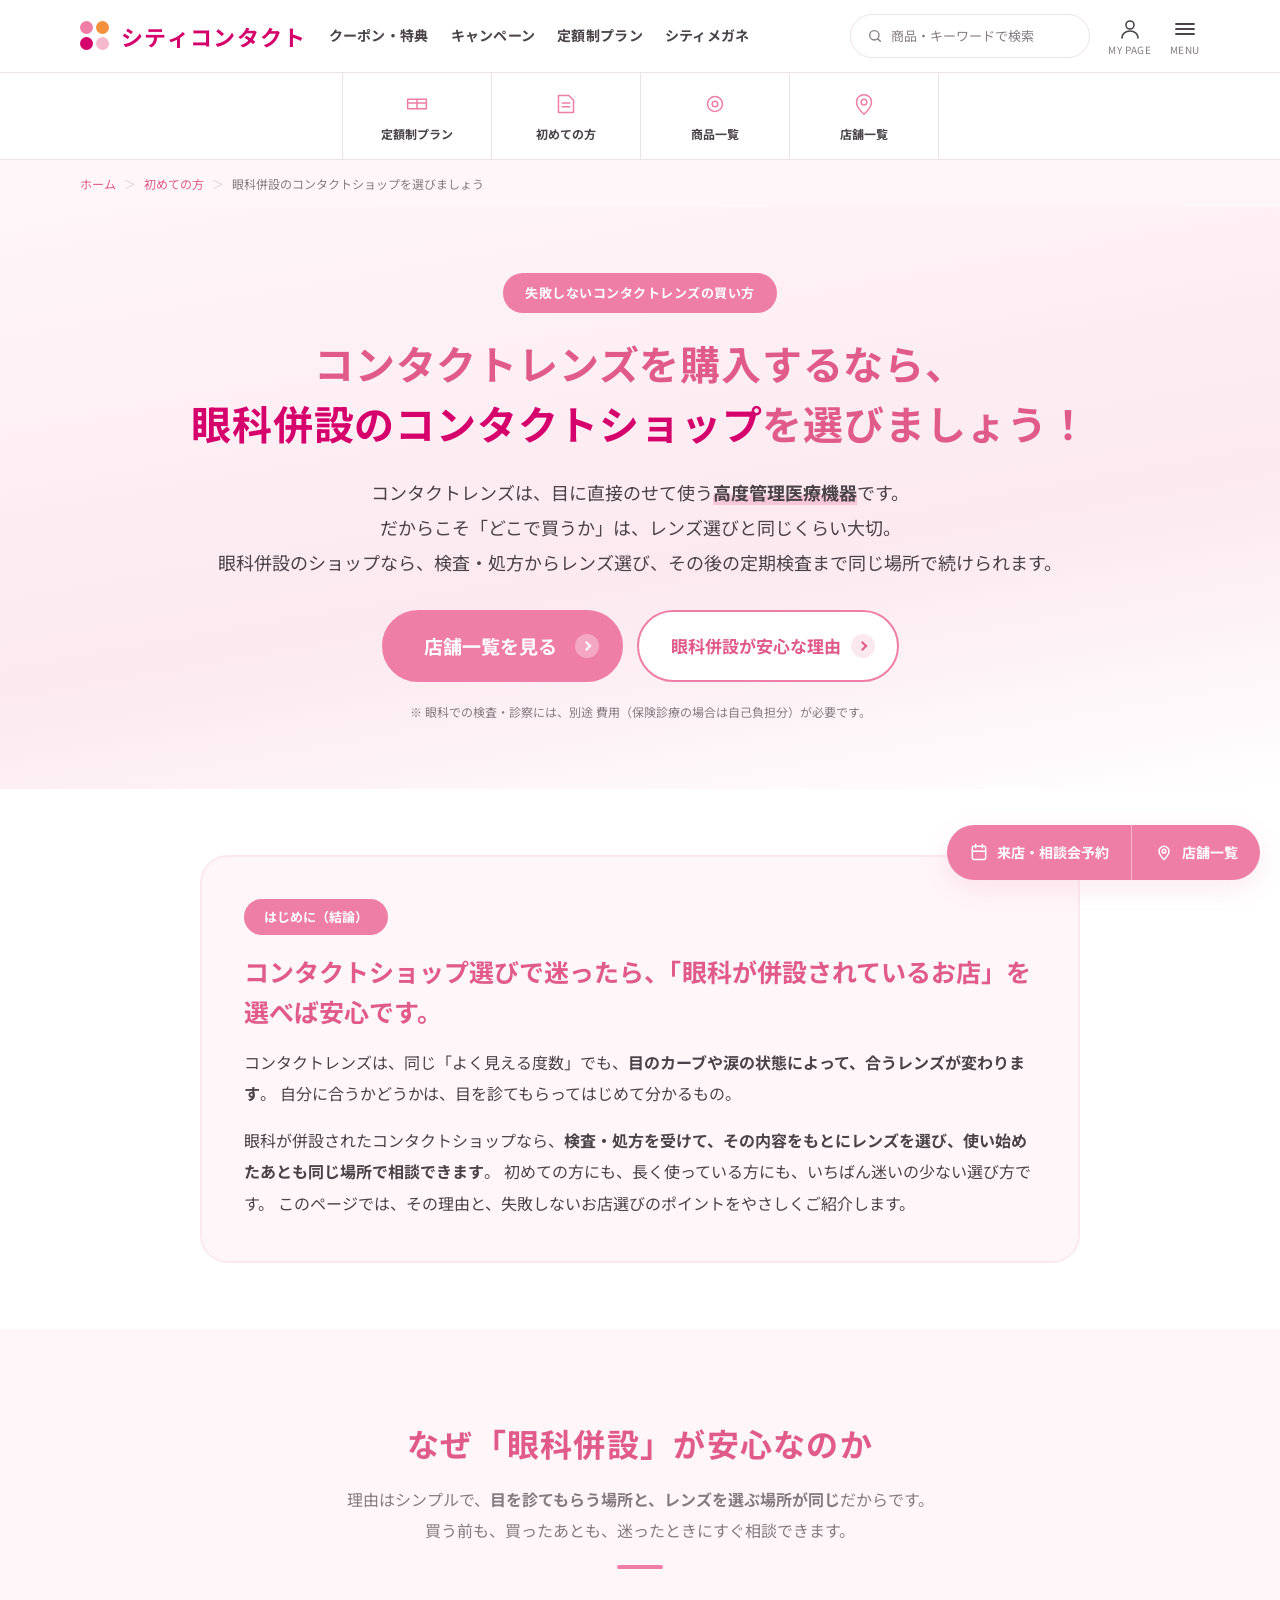
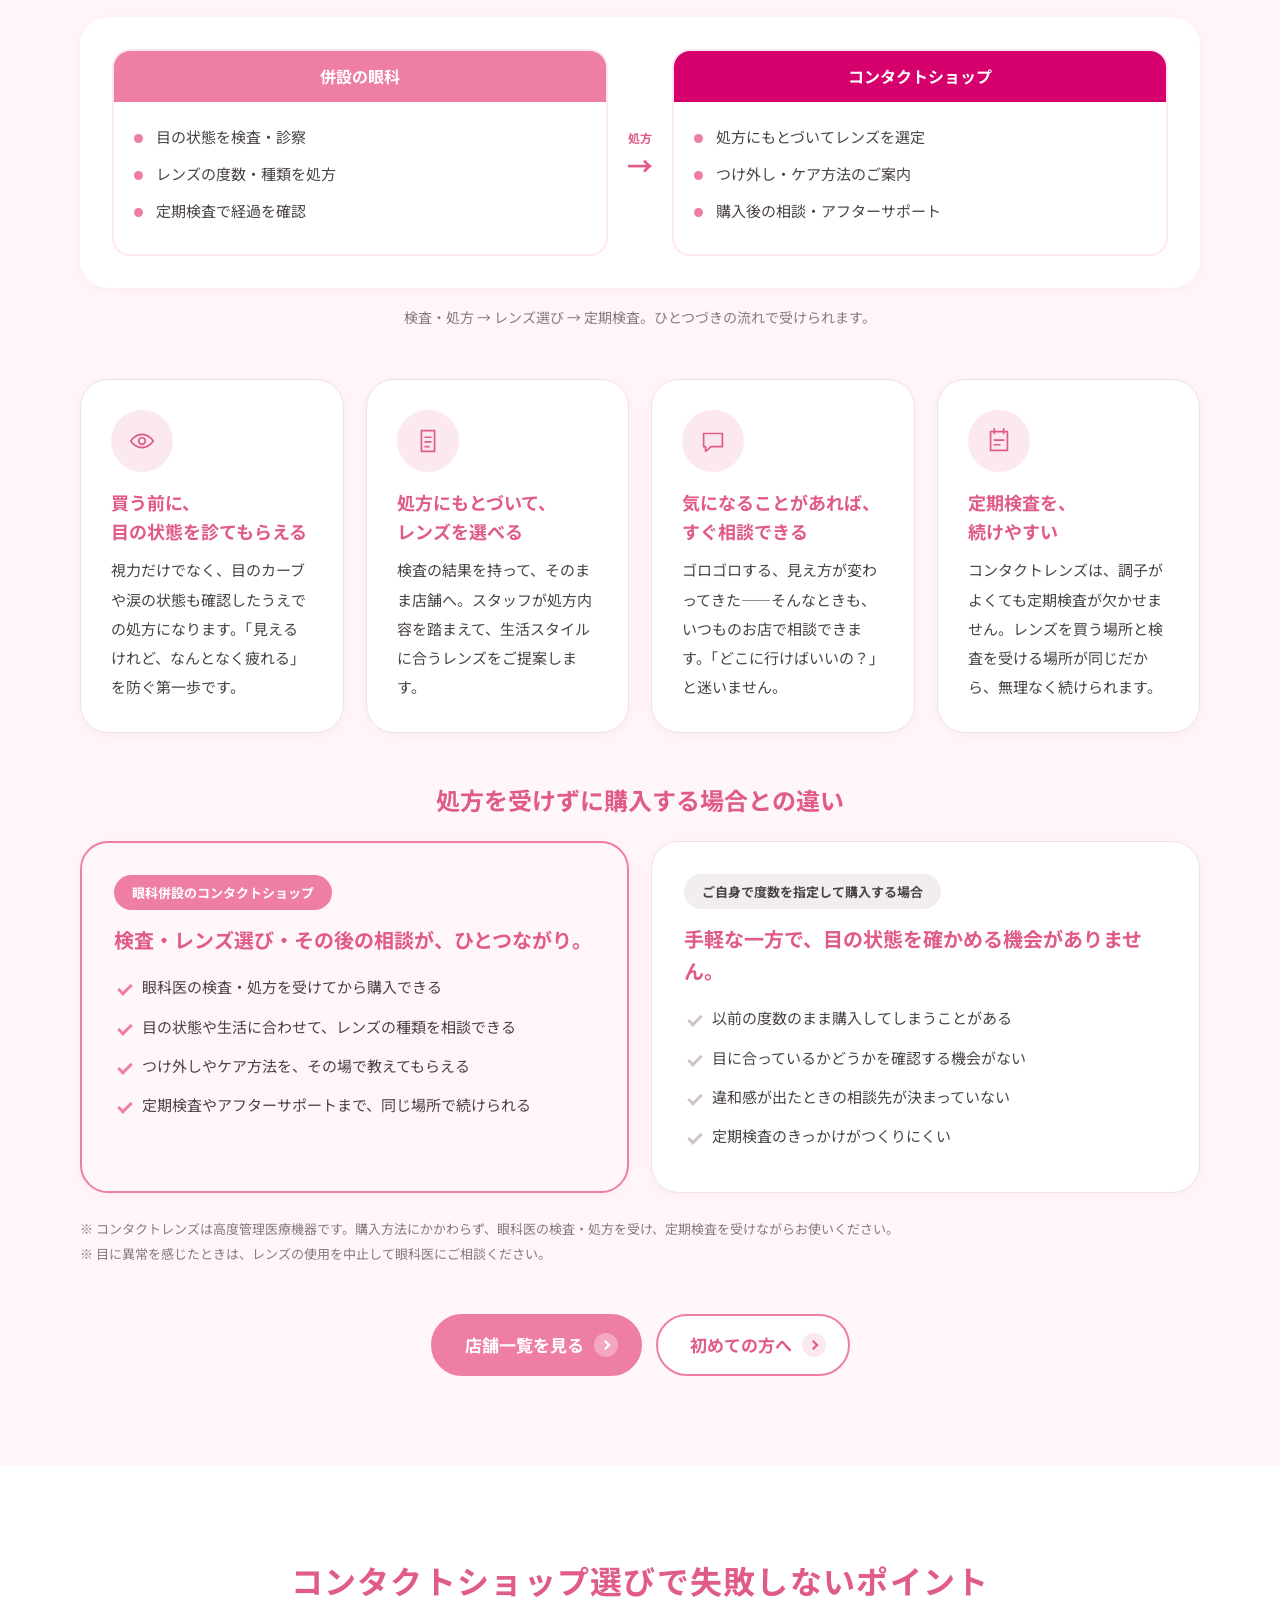
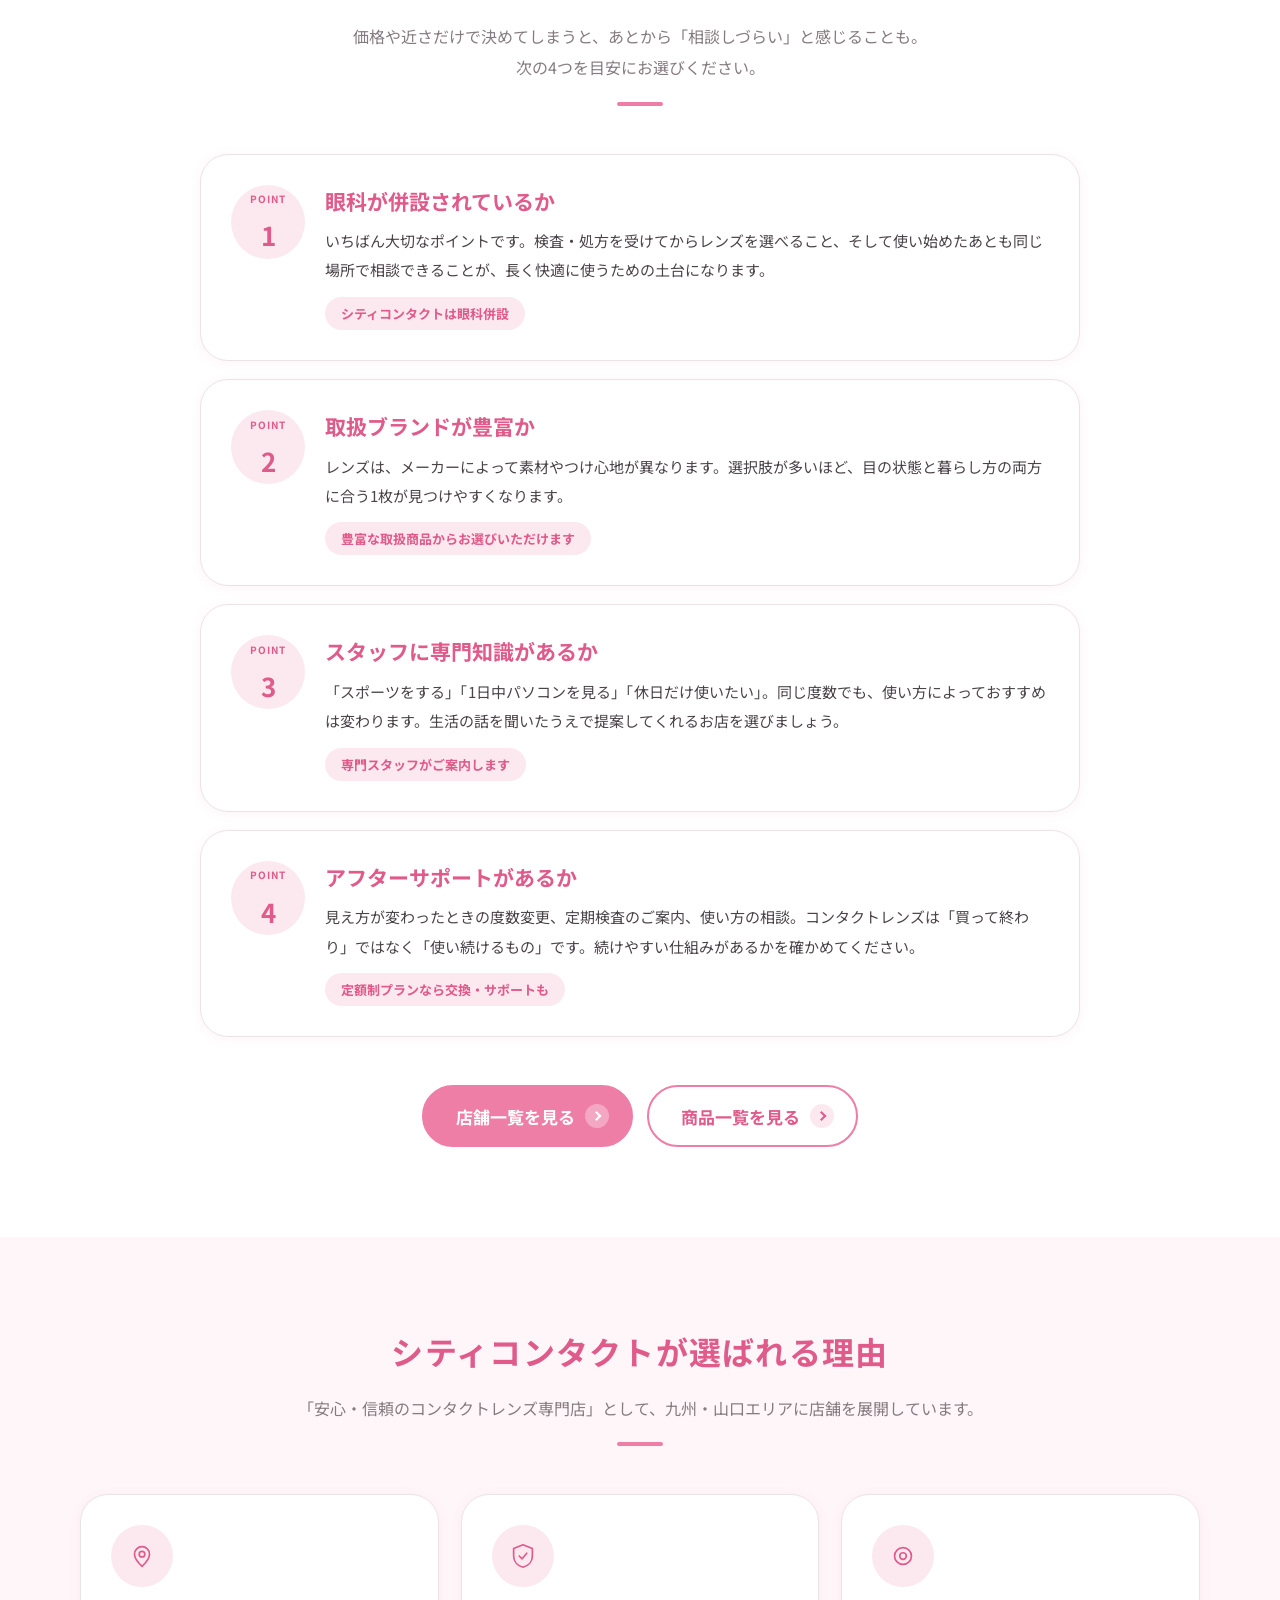
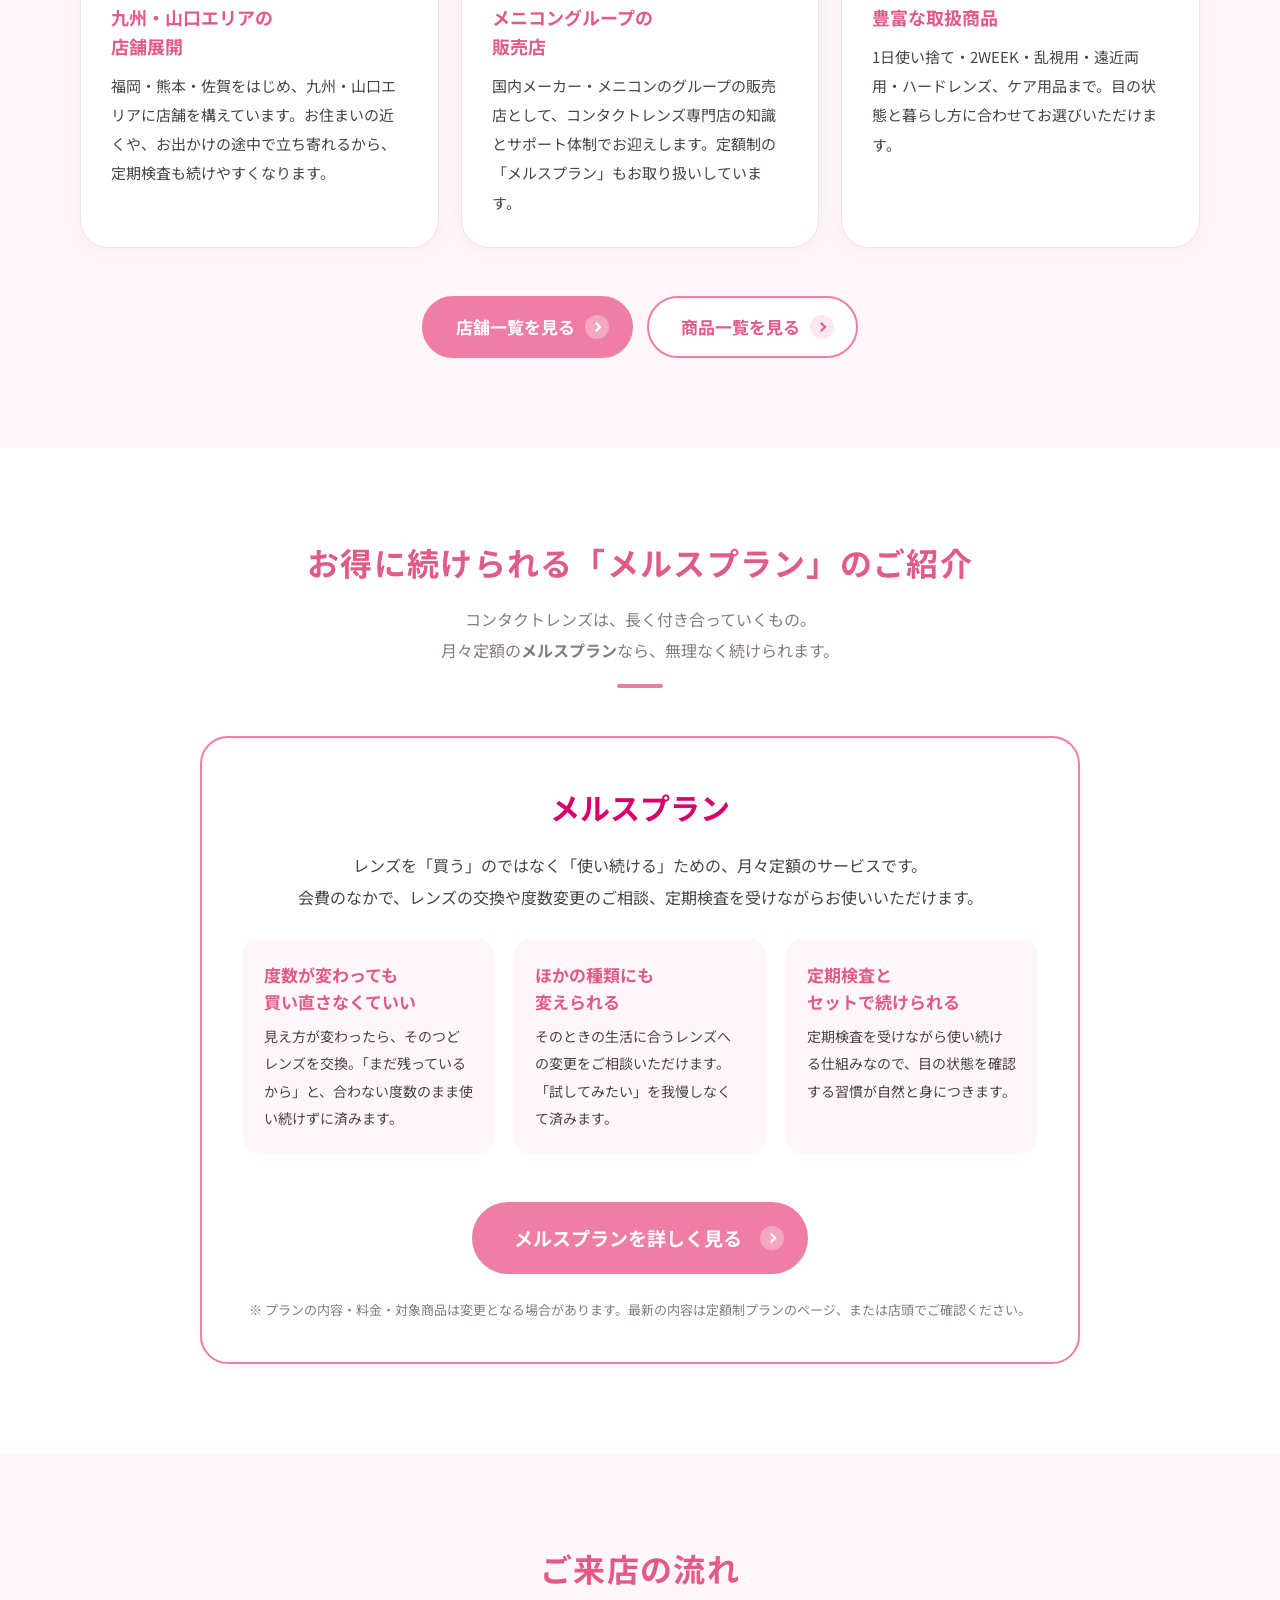
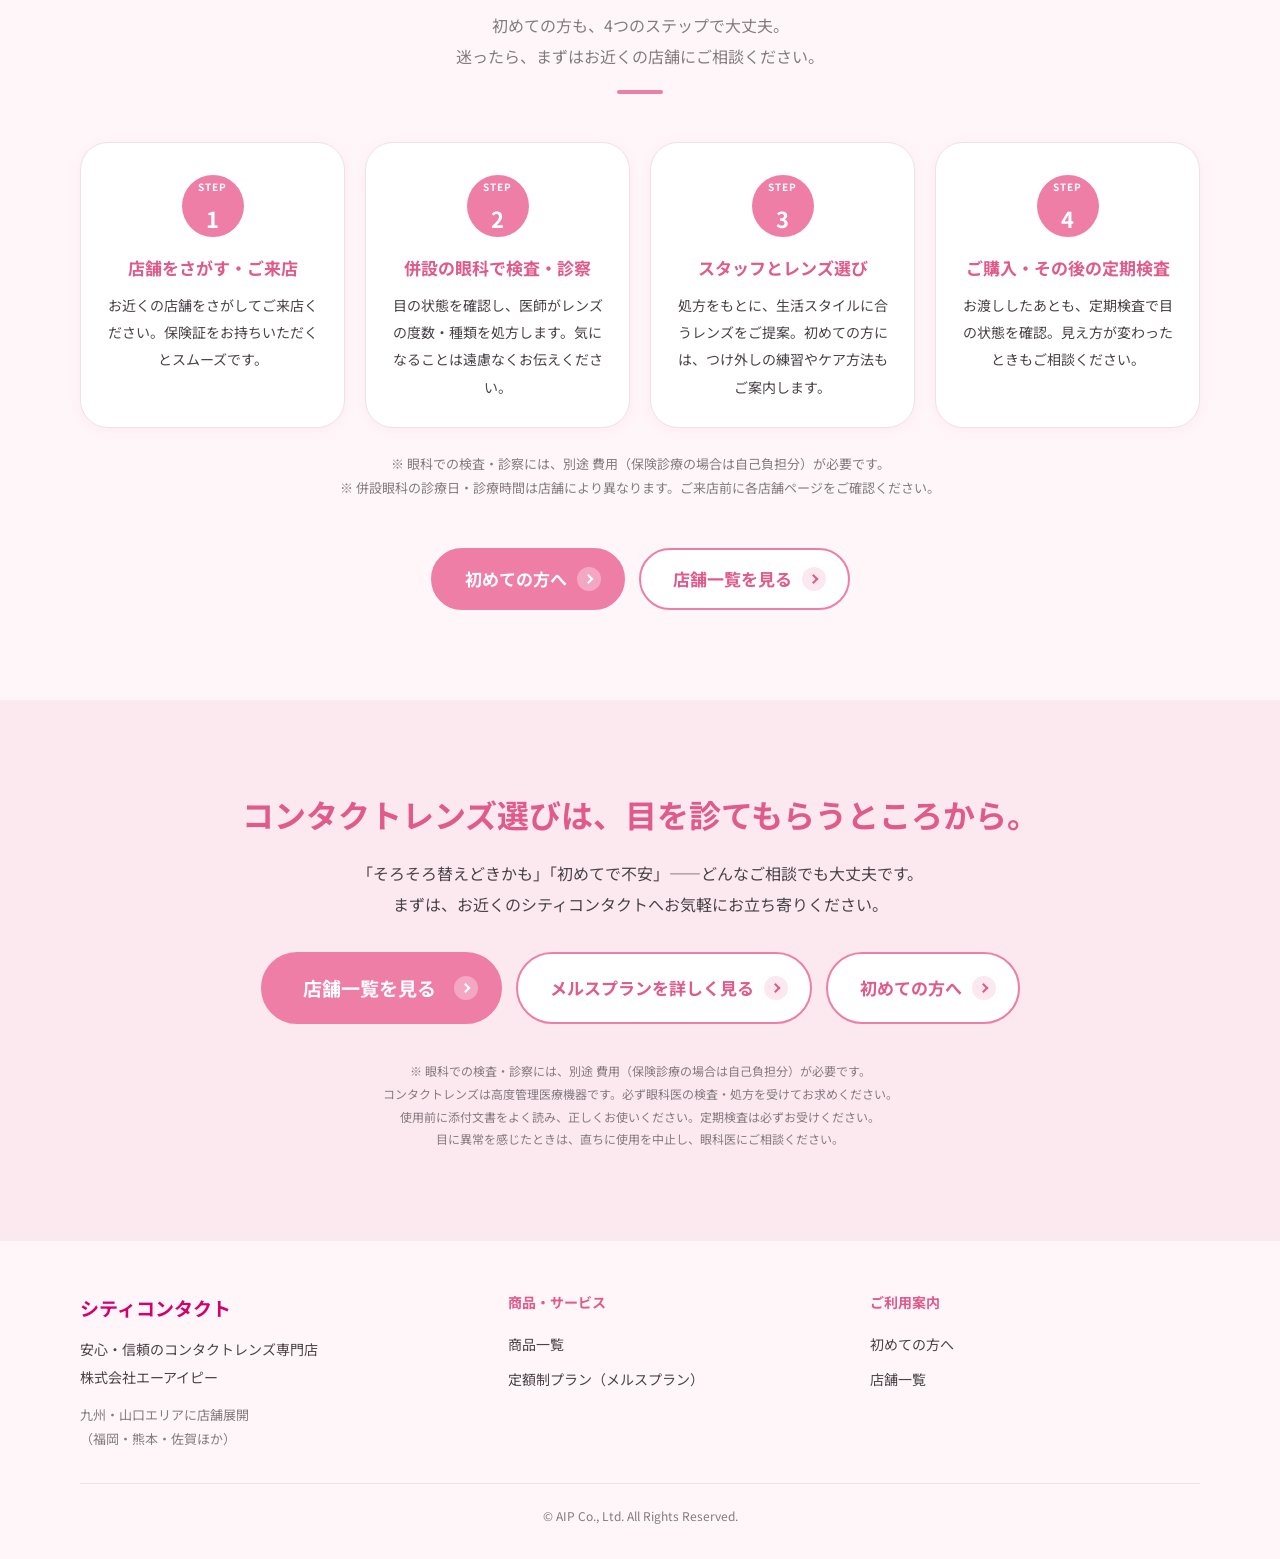
==== commit 60d7ee83: "指示書とご支給スクショのみを参照してページを作り直し 前回、別案件リポジトリの配色・共通パーツ・図版・文言を流用して 混入させたため、該当箇所をすべて破棄して作り直した。  - 参照元は指示書と、ご支" ====
--- a/eyeclinic/preview.html
+++ b/eyeclinic/preview.html
@@ -5,69 +5,64 @@
 <meta name="viewport" content="width=device-width, initial-scale=1">
 
 <!-- ================================================================
-     ▼ メタ情報はすべて「仮」です。
-       掲載URLが確定しましたら、title / description / canonical / og:url /
-       og:image のドメイン・パスをクライアント側でご調整ください。
+     メタ情報はすべて【仮】です。掲載URLが決まり次第、
+     title / description / canonical / og:url / og:image をご調整ください。
      ================================================================ -->
 <title>コンタクトレンズを購入するなら眼科併設のコンタクトショップへ｜シティコンタクト</title>
-<meta name="description" content="コンタクトレンズは高度管理医療機器。だからこそ、買う場所選びが大切です。眼科併設のコンタクトショップなら、診察・処方からレンズ選び、定期検査までひとつづきに。全店眼科併設のシティコンタクトが、失敗しないコンタクトショップの選び方をご紹介します。">
-<meta name="keywords" content="コンタクトレンズ 眼科併設,コンタクト 購入 眼科,コンタクトショップ 選び方,コンタクトレンズ 処方,定期検査,メルスプラン,シティコンタクト">
-
-<!-- ================================================================
-     ▼▼▼ 確認用サイトを検索結果に出さないための指定 ▼▼▼
-     本番（www.city-contact.com）へ設置する際は、必ず次の1行を削除してください。
-     残したまま公開すると、本番ページが検索結果に表示されなくなります。
-     ================================================================ -->
+<meta name="description" content="コンタクトレンズは高度管理医療機器。だからこそ「どこで買うか」が大切です。眼科併設のコンタクトショップなら、検査・処方からレンズ選び、その後の定期検査まで同じ場所で。失敗しないコンタクトショップの選び方を、シティコンタクトがご紹介します。">
+<meta name="keywords" content="コンタクトレンズ 眼科併設,コンタクト 購入 眼科,コンタクトショップ 選び方,シティコンタクト">
+
+<!-- ▼▼▼ 確認用のため noindex を入れています。本番公開前に必ず削除してください ▼▼▼ -->
 <meta name="robots" content="noindex, nofollow">
 <!-- ▲▲▲ 本番公開前に、上の1行を削除 ▲▲▲ -->
 
-<!-- 掲載URLが未確定のため仮設定です（#TODO：確定後に差し替え） -->
+<!-- #TODO 掲載URLが未確定のため仮設定 -->
 <link rel="canonical" href="https://www.city-contact.com/column/eyeclinic/">
 <meta property="og:type" content="article">
 <meta property="og:site_name" content="シティコンタクト">
 <meta property="og:title" content="コンタクトレンズを購入するなら、眼科併設のコンタクトショップを選びましょう！">
-<meta property="og:description" content="診察・処方からレンズ選び、その後の定期検査までひとつづきに。全店眼科併設のシティコンタクトが、失敗しないコンタクトショップの選び方をご紹介します。">
-<meta property="og:image" content="https://www.city-contact.com/column/eyeclinic/[data-uri]">
+<meta property="og:description" content="検査・処方からレンズ選び、その後の定期検査まで同じ場所で。失敗しないコンタクトショップの選び方をご紹介します。">
+<!-- #TODO OGP画像は未設定です。既存サイトの素材またはご支給素材を指定してください -->
+<meta property="og:image" content="https://www.city-contact.com/column/eyeclinic/ogp.jpg">
 <meta property="og:url" content="https://www.city-contact.com/column/eyeclinic/">
 <meta name="twitter:card" content="summary_large_image">
 
-<link rel="icon" href="[data-uri]" type="image/svg+xml">
 <link rel="preconnect" href="https://fonts.googleapis.com">
 <link rel="preconnect" href="https://fonts.gstatic.com" crossorigin>
 <link href="https://fonts.googleapis.com/css2?family=Noto+Sans+JP:wght@400;500;700&display=swap" rel="stylesheet">
 <style>
 @charset "UTF-8";
 /* =========================================================
-   シティコンタクト｜眼科併設のコンタクトショップを選びましょう ページ
-   - コーポレートサイトのトンマナ（白＋ピンク／やわらかい丸み）に準拠
-   - 既存の「遠近両用コンタクトレンズ特集」ページと同じ変数・共通パーツを使用
-   - 配色は :root の変数を差し替えるだけで全体へ反映されます
+   シティコンタクト｜眼科併設のコンタクトショップを選びましょう
+   ---------------------------------------------------------
+   トンマナの根拠：ご支給いただいたコーポレートサイトのスクリーンショット
+     ・白背景＋ピンク／線は細く、角は大きく丸める（pill型ボタン）
+     ・見出しはピンク文字・中央寄せ
+     ・ボタンは「白地＋ピンク枠＋ピンク文字」と「ピンク塗り＋白文字」の2種
+     ・右下に追従CTA（来店・相談会予約／店舗一覧）
+   ※ カラーコードはスクリーンショットからの読み取り値です。
+     実サイトの正式値をいただければ :root の差し替えだけで全体に反映されます。
    ========================================================= */
 
 :root {
-  /* Brand（コーポレートサイト準拠：ピンク） */
-  --c-primary: #e4638a;        /* メインピンク */
-  --c-primary-dark: #c2456c;   /* 濃いピンク（見出し・ホバー） */
-  --c-primary-light: #fdeff3;  /* 淡いピンク背景 */
-  --c-primary-pale: #fff7fa;   /* さらに淡いピンク背景 */
-  --c-secondary: #f292af;      /* サブピンク */
-  --c-cream: #faf5ec;          /* ベージュ背景 */
-  --c-cream-dark: #f2e9d9;
-
-  /* Base */
-  --c-text: #5c4a52;
-  --c-text-sub: #8a7c82;
-  --c-line: #f0e3e8;
-  --c-bg: #ffffff;
-
-  /* Layout */
-  --w-max: 1080px;
-  --radius: 16px;
-  --radius-lg: 26px;
-  --shadow-sm: 0 2px 10px rgba(184, 91, 123, .07);
-  --shadow: 0 8px 26px rgba(184, 91, 123, .12);
-  --shadow-lg: 0 18px 44px rgba(184, 91, 123, .16);
-  --header-h: 68px;
+  --c-pink:        #ef7ea6;  /* メインピンク（塗りCTA・アイコン） */
+  --c-pink-dark:   #e05a8a;  /* 濃いピンク（見出し・ホバー） */
+  --c-pink-deep:   #d6006c;  /* アクセント（ロゴドット・強調） */
+  --c-pink-light:  #fce9f0;  /* 淡いピンク（背景・枠） */
+  --c-pink-pale:   #fff6f9;  /* さらに淡い背景 */
+  --c-orange:      #f2903c;  /* ロゴドットの差し色 */
+
+  --c-text:      #4a4348;
+  --c-text-sub:  #857b80;
+  --c-line:      #ece3e7;
+  --c-bg:        #ffffff;
+
+  --w-max: 1120px;
+  --radius: 18px;
+  --radius-lg: 28px;
+  --shadow-sm: 0 2px 12px rgba(224, 90, 138, .07);
+  --shadow:    0 8px 26px rgba(224, 90, 138, .13);
+  --header-h: 72px;
 
   --font: "Noto Sans JP", "Hiragino Kaku Gothic ProN", "Hiragino Sans", "Yu Gothic", "Meiryo", sans-serif;
 }
@@ -76,313 +71,213 @@
 *, *::before, *::after { box-sizing: border-box; }
 html { scroll-behavior: smooth; scroll-padding-top: calc(var(--header-h) + 12px); }
 body {
-  margin: 0;
-  font-family: var(--font);
-  color: var(--c-text);
-  background: var(--c-bg);
-  line-height: 1.95;
-  font-size: 16px;
-  -webkit-font-smoothing: antialiased;
-  text-size-adjust: 100%;
+  margin: 0; font-family: var(--font); color: var(--c-text); background: var(--c-bg);
+  line-height: 1.95; font-size: 16px; -webkit-font-smoothing: antialiased; text-size-adjust: 100%;
 }
 img, svg { max-width: 100%; height: auto; vertical-align: bottom; }
-a { color: var(--c-primary); text-decoration: none; transition: opacity .2s ease; }
-a:hover { opacity: .75; }
+a { color: var(--c-pink-dark); text-decoration: none; transition: opacity .2s ease; }
+a:hover { opacity: .72; }
 ul, ol { margin: 0; padding: 0; list-style: none; }
 h1, h2, h3, h4, p, figure, dl, dd { margin: 0; }
 button { font-family: inherit; cursor: pointer; }
-table { border-collapse: collapse; width: 100%; }
-
-/* ---------- Utility ---------- */
+
+/* ---------- Layout utility ---------- */
 .l-inner { width: min(100% - 40px, var(--w-max)); margin-inline: auto; }
-.l-inner--narrow { width: min(100% - 40px, 860px); margin-inline: auto; }
+.l-inner--narrow { width: min(100% - 40px, 880px); margin-inline: auto; }
 .u-center { text-align: center; }
 .u-mt-s { margin-top: 12px; }
 .u-mt { margin-top: 24px; }
 .u-mt-l { margin-top: 48px; }
 .u-note { font-size: 13px; line-height: 1.85; color: var(--c-text-sub); }
 .u-sp-only { display: none; }
-.u-marker {
-  background: linear-gradient(transparent 62%, rgba(242, 146, 175, .38) 62%);
-  font-weight: 700;
-}
-
-/* ---------- Section base ---------- */
-.p-section { padding: clamp(56px, 8vw, 92px) 0; }
-.p-section--pink { background: var(--c-primary-pale); }
-.p-section--cream { background: var(--c-cream); }
-
-.c-heading { text-align: center; margin-bottom: clamp(32px, 5vw, 52px); }
-.c-heading__en {
-  display: block;
-  font-size: clamp(26px, 4vw, 38px); font-weight: 700; letter-spacing: .12em;
-  color: var(--c-primary); line-height: 1.2;
-}
+.u-marker { background: linear-gradient(transparent 62%, rgba(239, 126, 166, .32) 62%); font-weight: 700; }
+
+/* ---------- Section ---------- */
+.p-section { padding: clamp(56px, 8vw, 90px) 0; }
+.p-section--pale { background: var(--c-pink-pale); }
+.p-section--light { background: var(--c-pink-light); }
+
+/* 見出し：スクショの「目的に合わせてお選びいただけます」に倣い、ピンク文字・中央寄せ */
+.c-heading { text-align: center; margin-bottom: clamp(30px, 5vw, 48px); }
 .c-heading__ja {
-  margin-top: 10px;
-  font-size: clamp(20px, 3vw, 30px); font-weight: 700; line-height: 1.6;
-  color: var(--c-text);
-}
-.c-heading__lead { margin-top: 18px; color: var(--c-text-sub); font-size: clamp(14px, 1.8vw, 16px); }
-
+  font-size: clamp(21px, 3.2vw, 32px); font-weight: 700; line-height: 1.55;
+  color: var(--c-pink-dark); letter-spacing: .04em;
+}
+.c-heading__lead { margin-top: 16px; font-size: clamp(14px, 1.9vw, 16px); color: var(--c-text-sub); }
+.c-heading::after {
+  content: ""; display: block; width: 46px; height: 4px; border-radius: 2px;
+  background: var(--c-pink); margin: 18px auto 0;
+}
 .c-subheading {
-  text-align: center; font-size: clamp(19px, 2.6vw, 25px); font-weight: 700;
-  color: var(--c-primary-dark); line-height: 1.6; margin-bottom: 24px;
-}
-.c-subheading--left { text-align: left; }
-
-/* ---------- Buttons ---------- */
+  text-align: center; font-size: clamp(18px, 2.5vw, 24px); font-weight: 700;
+  color: var(--c-pink-dark); line-height: 1.6; margin-bottom: 22px;
+}
+
+/* ---------- Buttons（スクショ：pill型／白地＋ピンク枠 と ピンク塗り） ---------- */
 .c-btn {
-  position: relative;
-  display: inline-flex; align-items: center; justify-content: center; gap: 12px;
-  min-height: 64px; padding: 12px 60px 12px 36px;
-  border-radius: 999px; border: none;
-  font-size: clamp(15px, 2vw, 17px); font-weight: 700; line-height: 1.5;
-  text-align: center;
-  transition: transform .2s ease, box-shadow .2s ease, background-color .2s ease;
+  position: relative; display: inline-flex; align-items: center; justify-content: center;
+  min-height: 62px; padding: 12px 56px 12px 32px; border-radius: 999px; border: 2px solid var(--c-pink);
+  font-size: clamp(15px, 2vw, 17px); font-weight: 700; line-height: 1.5; text-align: center;
+  background: #fff; color: var(--c-pink-dark);
+  transition: transform .2s ease, box-shadow .2s ease, background-color .2s ease, color .2s ease;
 }
 .c-btn::after {
-  content: ""; position: absolute; right: 20px; top: 50%; translate: 0 -50%;
-  width: 26px; height: 26px; border-radius: 50%; background: rgba(255, 255, 255, .3);
+  content: ""; position: absolute; right: 22px; top: 50%; translate: 0 -50%;
+  width: 24px; height: 24px; border-radius: 50%; background: var(--c-pink-light);
 }
 .c-btn::before {
-  content: ""; position: absolute; right: 30px; top: 50%; z-index: 1;
+  content: ""; position: absolute; right: 31px; top: 50%; z-index: 1;
   width: 7px; height: 7px; border-top: 2px solid currentColor; border-right: 2px solid currentColor;
   rotate: 45deg; translate: 0 -50%;
 }
-.c-btn--ghost::after, .c-btn--tel::after { background: var(--c-primary-light); }
 .c-btn:hover { opacity: 1; transform: translateY(-2px); box-shadow: var(--shadow); }
-.c-btn--cv { background: var(--c-primary); color: #fff; box-shadow: 0 8px 18px rgba(228, 99, 138, .28); }
-.c-btn--cv:hover { background: var(--c-primary-dark); }
-.c-btn--ghost { background: #fff; color: var(--c-primary); border: 2px solid var(--c-primary); }
-.c-btn--tel { background: #fff; color: var(--c-primary-dark); border: 2px solid var(--c-primary); }
-.c-btn--lg { min-height: 74px; font-size: clamp(16px, 2.2vw, 19px); padding-inline: 44px 68px; }
-
-/* CTAブロック（本文中に複数回はさむ導線） */
-.c-ctaset {
-  display: flex; flex-wrap: wrap; justify-content: center; gap: 14px;
-}
-.c-ctaset .c-btn { flex: 0 1 auto; }
-
-/* ---------- Header ---------- */
-.l-header {
-  position: sticky; top: 0; z-index: 100;
-  height: var(--header-h);
-  background: rgba(255, 255, 255, .97);
-  border-bottom: 1px solid var(--c-line);
-}
-.l-header__inner { height: 100%; display: flex; align-items: center; gap: 20px; justify-content: flex-start; }
-.l-header__logo { display: flex; align-items: center; gap: 10px; font-weight: 700; color: #3b3b3b; font-size: 19px; letter-spacing: .04em; white-space: nowrap; flex: none; }
-.l-header__logo svg { width: 30px; height: 30px; flex: none; }
-.l-header__logo small { display: block; font-size: 10px; white-space: nowrap; font-weight: 500; color: var(--c-text-sub); letter-spacing: .02em; }
-.l-header__nav { margin-left: auto; display: flex; align-items: center; gap: 20px; }
-.l-header__nav > a { color: var(--c-text); font-size: 13px; font-weight: 500; white-space: nowrap; }
-.l-header__nav > a:hover { color: var(--c-primary); }
-.l-header__tel { text-align: right; line-height: 1.25; white-space: nowrap; flex: none; }
-.l-header__tel strong { display: block; font-size: 19px; color: var(--c-primary-dark); letter-spacing: .02em; }
-.l-header__tel span { font-size: 10px; color: var(--c-text-sub); }
-.l-header__cta { min-height: 44px; padding: 8px 40px 8px 20px; font-size: 13px; }
-.l-header__cta::after { width: 18px; height: 18px; right: 12px; }
+.c-btn--fill { background: var(--c-pink); color: #fff; border-color: var(--c-pink); }
+.c-btn--fill:hover { background: var(--c-pink-dark); border-color: var(--c-pink-dark); }
+.c-btn--fill::after { background: rgba(255, 255, 255, .32); }
+.c-btn--lg { min-height: 72px; font-size: clamp(16px, 2.2vw, 19px); padding-inline: 40px 64px; }
+.c-ctaset { display: flex; flex-wrap: wrap; justify-content: center; gap: 14px; }
+
+/* ---------- Header（スクショの再現：ロゴ＋ナビ＋検索＋MY PAGE／MENU） ---------- */
+.l-header { position: sticky; top: 0; z-index: 100; background: #fff; border-bottom: 1px solid var(--c-line); }
+.l-header__inner { min-height: var(--header-h); display: flex; align-items: center; gap: 22px; }
+.l-header__logo { display: flex; align-items: center; gap: 12px; flex: none; }
+.l-header__dots { display: grid; grid-template-columns: repeat(2, 13px); gap: 3px; flex: none; }
+.l-header__dots i { width: 13px; height: 13px; border-radius: 50%; display: block; }
+.l-header__name { font-size: 22px; font-weight: 700; letter-spacing: .06em; color: var(--c-pink-deep); white-space: nowrap; }
+.l-header__nav { display: flex; align-items: center; gap: 22px; }
+.l-header__nav a { color: var(--c-text); font-size: 14px; font-weight: 700; white-space: nowrap; letter-spacing: .02em; }
+.l-header__nav a:hover { color: var(--c-pink-dark); }
+.l-header__util { margin-left: auto; display: flex; align-items: center; gap: 18px; }
+.l-header__search {
+  display: flex; align-items: center; gap: 8px; width: 240px;
+  border: 1px solid var(--c-line); border-radius: 999px; padding: 8px 16px;
+  color: var(--c-text-sub); font-size: 13px;
+}
+.l-header__icon { text-align: center; font-size: 10px; color: var(--c-text-sub); letter-spacing: .06em; line-height: 1.3; }
+.l-header__icon svg { display: block; margin: 0 auto 2px; }
+
+/* アイコンナビ（スクショの区切り線つき横並び） */
+.l-subnav { border-bottom: 1px solid var(--c-line); background: #fff; }
+.l-subnav ul { display: flex; justify-content: center; flex-wrap: wrap; }
+.l-subnav li { border-left: 1px solid var(--c-line); }
+.l-subnav li:last-child { border-right: 1px solid var(--c-line); }
+.l-subnav a {
+  display: grid; place-items: center; gap: 6px; width: 148px; padding: 16px 8px;
+  font-size: 12px; font-weight: 700; color: var(--c-text); text-align: center; line-height: 1.5;
+}
+.l-subnav a:hover { color: var(--c-pink-dark); }
 
 /* パンくず */
-.c-breadcrumb { padding: 12px 0; font-size: 12px; color: var(--c-text-sub); background: var(--c-primary-light); }
+.c-breadcrumb { padding: 12px 0; font-size: 12px; color: var(--c-text-sub); background: var(--c-pink-pale); }
 .c-breadcrumb ol { display: flex; flex-wrap: wrap; gap: 8px; }
-.c-breadcrumb li + li::before { content: "＞"; margin-right: 8px; color: #ddc6ce; }
-
-/* ---------- Hero ---------- */
-.p-hero { position: relative; overflow: hidden; background: linear-gradient(165deg, #fff3f6 0%, #fdeff3 55%, #fbf5ee 100%); }
-.p-hero__inner { padding: clamp(36px, 5vw, 68px) 0; text-align: center; }
+.c-breadcrumb li + li::before { content: "＞"; margin-right: 8px; color: #e0cdd5; }
+
+/* ---------- ファーストビュー ---------- */
+.p-hero { background: linear-gradient(170deg, #fff6f9 0%, #fce9f0 60%, #fff 100%); }
+.p-hero__inner { padding: clamp(36px, 5.5vw, 66px) 0; text-align: center; }
 .p-hero__badge {
-  display: inline-flex; align-items: center; gap: 8px;
-  background: var(--c-primary); color: #fff; font-size: 13px; font-weight: 700;
-  padding: 7px 20px; border-radius: 999px;
+  display: inline-block; background: var(--c-pink); color: #fff;
+  font-size: 13px; font-weight: 700; padding: 7px 22px; border-radius: 999px; letter-spacing: .04em;
 }
 .p-hero__title {
-  margin-top: 18px;
-  font-size: clamp(24px, 4.4vw, 42px); font-weight: 700; line-height: 1.5;
-  color: var(--c-primary-dark);
-}
-.p-hero__title em { font-style: normal; color: var(--c-primary); }
+  margin-top: 20px; font-size: clamp(23px, 4.2vw, 40px); font-weight: 700; line-height: 1.5;
+  color: var(--c-pink-dark); letter-spacing: .02em;
+}
+.p-hero__title em { font-style: normal; color: var(--c-pink-deep); }
 .p-hero__sub { margin-top: 22px; font-size: clamp(15px, 2vw, 18px); }
-.p-hero__cta { margin-top: 32px; display: flex; flex-wrap: wrap; justify-content: center; gap: 14px; }
+.p-hero__cta { margin-top: 30px; display: flex; flex-wrap: wrap; justify-content: center; gap: 14px; }
 .p-hero__note { margin-top: 18px; font-size: 12px; color: var(--c-text-sub); }
 
-/* ---------- 導入（結論先出し） ---------- */
-.p-lead { background: #fff; padding: clamp(44px, 6vw, 68px) 0; }
-.p-lead__box {
-  background: var(--c-primary-pale); border: 2px solid var(--c-primary-light);
-  border-radius: var(--radius-lg); padding: clamp(26px, 4vw, 42px);
-}
-.p-lead__label {
-  display: inline-block; background: var(--c-primary); color: #fff;
-  font-size: 13px; font-weight: 700; padding: 5px 18px; border-radius: 999px; margin-bottom: 16px;
-}
-.p-lead__title { font-size: clamp(19px, 2.6vw, 26px); font-weight: 700; color: var(--c-primary-dark); line-height: 1.6; }
-.p-lead__text { margin-top: 16px; font-size: clamp(15px, 1.9vw, 16px); }
+/* ---------- 導入（結論を先に） ---------- */
+.p-lead { padding: clamp(44px, 6vw, 66px) 0; }
+.p-lead__box { background: var(--c-pink-pale); border: 2px solid var(--c-pink-light); border-radius: var(--radius-lg); padding: clamp(26px, 4vw, 42px); }
+.p-lead__label { display: inline-block; background: var(--c-pink); color: #fff; font-size: 13px; font-weight: 700; padding: 5px 20px; border-radius: 999px; margin-bottom: 16px; }
+.p-lead__title { font-size: clamp(18px, 2.5vw, 25px); font-weight: 700; color: var(--c-pink-dark); line-height: 1.6; }
+.p-lead__text { margin-top: 16px; }
 
 /* ---------- カード ---------- */
-.c-cards { display: grid; grid-template-columns: repeat(auto-fit, minmax(min(270px, 100%), 1fr)); gap: 22px; }
-.c-cards--2 { grid-template-columns: repeat(auto-fit, minmax(min(400px, 100%), 1fr)); }
-.c-card {
-  background: #fff; border-radius: var(--radius-lg); padding: clamp(22px, 3vw, 32px);
-  box-shadow: var(--shadow-sm); border: 1px solid var(--c-line);
-  transition: transform .25s ease, box-shadow .25s ease;
-}
+.c-cards { display: grid; grid-template-columns: repeat(auto-fit, minmax(min(260px, 100%), 1fr)); gap: 22px; }
+.c-card { background: #fff; border: 1px solid var(--c-line); border-radius: var(--radius-lg); padding: clamp(22px, 3vw, 30px); box-shadow: var(--shadow-sm); transition: transform .25s ease, box-shadow .25s ease; }
 .c-card:hover { transform: translateY(-4px); box-shadow: var(--shadow); }
-.c-card__no {
-  display: inline-grid; place-items: center; width: 44px; height: 44px; border-radius: 50%;
-  background: var(--c-primary); color: #fff; font-weight: 700; font-size: 15px; margin-bottom: 14px;
-}
-.c-card__title { font-size: 19px; font-weight: 700; line-height: 1.6; margin-bottom: 10px; color: var(--c-primary-dark); }
-.c-card__text { font-size: 15px; color: var(--c-text-sub); }
-
-/* ---------- 図解 ---------- */
-.p-figure { background: #fff; border-radius: var(--radius-lg); padding: clamp(18px, 3vw, 30px); box-shadow: var(--shadow-sm); }
-.p-figure figcaption { margin-top: 16px; font-size: 14px; color: var(--c-text-sub); text-align: center; }
-/* スマホでは図が小さくなりすぎるため、図だけ横スクロールできるようにする */
-.p-figure__scroll { overflow-x: auto; -webkit-overflow-scrolling: touch; }
-.p-figure__hint { display: none; margin-bottom: 10px; font-size: 12px; color: var(--c-text-sub); text-align: center; }
-
-/* ---------- 比較（併設店／自己判断での購入） ---------- */
+.c-card__icon { display: grid; place-items: center; width: 62px; height: 62px; border-radius: 50%; background: var(--c-pink-light); margin-bottom: 16px; }
+.c-card__title { font-size: 18px; font-weight: 700; line-height: 1.6; margin-bottom: 10px; color: var(--c-pink-dark); }
+.c-card__text { font-size: 15px; }
+
+/* ---------- 比較 ---------- */
 .p-compare { display: grid; grid-template-columns: repeat(auto-fit, minmax(min(320px, 100%), 1fr)); gap: 22px; }
-.p-compare__item {
-  border-radius: var(--radius-lg); padding: clamp(24px, 3vw, 32px);
-  background: #fff; border: 1px solid var(--c-line); box-shadow: var(--shadow-sm);
-}
-.p-compare__item--main { border: 2px solid var(--c-primary); background: var(--c-primary-pale); }
-.p-compare__label {
-  display: inline-block; font-size: 13px; font-weight: 700; border-radius: 999px;
-  padding: 5px 18px; margin-bottom: 14px;
-  background: var(--c-cream-dark); color: var(--c-text);
-}
-.p-compare__item--main .p-compare__label { background: var(--c-primary); color: #fff; }
-.p-compare__title { font-size: clamp(17px, 2.2vw, 21px); font-weight: 700; color: var(--c-primary-dark); line-height: 1.6; }
+.p-compare__item { background: #fff; border: 1px solid var(--c-line); border-radius: var(--radius-lg); padding: clamp(24px, 3vw, 32px); box-shadow: var(--shadow-sm); }
+.p-compare__item--main { border: 2px solid var(--c-pink); background: var(--c-pink-pale); }
+.p-compare__label { display: inline-block; font-size: 13px; font-weight: 700; border-radius: 999px; padding: 5px 18px; margin-bottom: 14px; background: #f2eef0; color: var(--c-text); }
+.p-compare__item--main .p-compare__label { background: var(--c-pink); color: #fff; }
+.p-compare__title { font-size: clamp(16px, 2.1vw, 20px); font-weight: 700; color: var(--c-pink-dark); line-height: 1.6; }
 .p-compare__list { margin-top: 16px; }
 .p-compare__list li { position: relative; padding-left: 28px; margin-bottom: 10px; font-size: 15px; }
-.p-compare__list li::before {
-  content: ""; position: absolute; left: 4px; top: 12px;
-  width: 14px; height: 8px; border-left: 3px solid var(--c-secondary); border-bottom: 3px solid var(--c-secondary);
-  rotate: -45deg;
-}
-.p-compare__item:not(.p-compare__item--main) .p-compare__list li::before {
-  border-color: #c9bcc2;
-}
-
-/* ---------- チェックポイント（選び方） ---------- */
+.p-compare__list li::before { content: ""; position: absolute; left: 4px; top: 12px; width: 14px; height: 8px; border-left: 3px solid var(--c-pink); border-bottom: 3px solid var(--c-pink); rotate: -45deg; }
+.p-compare__item:not(.p-compare__item--main) .p-compare__list li::before { border-color: #cfc4c9; }
+
+/* ---------- 選び方の4ポイント ---------- */
 .p-point { display: grid; gap: 18px; }
-.p-point__item {
-  display: grid; grid-template-columns: 68px 1fr; gap: 20px; align-items: start;
-  background: #fff; border-radius: var(--radius-lg); padding: clamp(22px, 3vw, 30px);
-  box-shadow: var(--shadow-sm);
-}
-.p-point__no {
-  display: grid; place-items: center; width: 68px; height: 68px; border-radius: 50%;
-  background: var(--c-primary-light); color: var(--c-primary-dark); line-height: 1.15;
-}
+.p-point__item { display: grid; grid-template-columns: 74px 1fr; gap: 20px; align-items: start; background: #fff; border: 1px solid var(--c-line); border-radius: var(--radius-lg); padding: clamp(22px, 3vw, 30px); box-shadow: var(--shadow-sm); }
+.p-point__no { display: grid; place-items: center; width: 74px; height: 74px; border-radius: 50%; background: var(--c-pink-light); color: var(--c-pink-dark); line-height: 1.1; }
 .p-point__no small { display: block; font-size: 10px; font-weight: 700; letter-spacing: .1em; }
-.p-point__no strong { font-size: 24px; font-weight: 700; }
-.p-point__title { font-size: clamp(17px, 2.2vw, 21px); font-weight: 700; color: var(--c-primary-dark); line-height: 1.6; margin-bottom: 8px; }
+.p-point__no strong { font-size: 26px; font-weight: 700; }
+.p-point__title { font-size: clamp(17px, 2.1vw, 21px); font-weight: 700; color: var(--c-pink-dark); line-height: 1.6; margin-bottom: 8px; }
 .p-point__text { font-size: 15px; }
-.p-point__tag {
-  display: inline-block; margin-top: 12px; font-size: 13px; font-weight: 700;
-  color: var(--c-primary-dark); background: var(--c-primary-light);
-  border-radius: 999px; padding: 4px 16px;
-}
+.p-point__tag { display: inline-block; margin-top: 12px; font-size: 13px; font-weight: 700; color: var(--c-pink-dark); background: var(--c-pink-light); border-radius: 999px; padding: 4px 16px; }
+
+/* ---------- 流れ図（HTML/CSSで作図。画像は使いません） ---------- */
+.p-diagram { display: grid; grid-template-columns: 1fr 64px 1fr; align-items: stretch; gap: 0; background: #fff; border-radius: var(--radius-lg); padding: clamp(20px, 3vw, 32px); box-shadow: var(--shadow-sm); }
+.p-diagram__col { border: 2px solid var(--c-pink-light); border-radius: var(--radius); overflow: hidden; }
+.p-diagram__head { background: var(--c-pink); color: #fff; font-weight: 700; text-align: center; padding: 10px; font-size: 16px; }
+.p-diagram__col--shop .p-diagram__head { background: var(--c-pink-deep); }
+.p-diagram__body { padding: 20px; }
+.p-diagram__body li { position: relative; padding-left: 22px; font-size: 15px; margin-bottom: 8px; }
+.p-diagram__body li::before { content: ""; position: absolute; left: 0; top: 12px; width: 9px; height: 9px; border-radius: 50%; background: var(--c-pink); }
+.p-diagram__arrow { display: flex; flex-direction: column; align-items: center; justify-content: center; color: var(--c-pink-dark); font-size: 12px; font-weight: 700; gap: 2px; }
+.p-diagram__arrow span:last-child { font-size: 26px; line-height: 1; }
+.p-diagram__caption { margin-top: 16px; font-size: 14px; color: var(--c-text-sub); text-align: center; }
+
+/* ---------- メルスプラン ---------- */
+.p-plan { background: #fff; border: 2px solid var(--c-pink); border-radius: var(--radius-lg); padding: clamp(26px, 4vw, 40px); box-shadow: var(--shadow-sm); }
+.p-plan__name { font-size: clamp(22px, 3vw, 30px); font-weight: 700; color: var(--c-pink-deep); text-align: center; }
+.p-plan__desc { margin-top: 14px; text-align: center; }
+.p-plan__merit { margin-top: 26px; display: grid; grid-template-columns: repeat(auto-fit, minmax(min(240px, 100%), 1fr)); gap: 18px; }
+.p-plan__merit article { background: var(--c-pink-pale); border-radius: var(--radius); padding: 22px; }
+.p-plan__merit h4 { font-size: 17px; font-weight: 700; color: var(--c-pink-dark); margin-bottom: 8px; line-height: 1.6; }
+.p-plan__merit p { font-size: 14px; }
 
 /* ---------- ご来店の流れ ---------- */
-.p-flow { display: grid; grid-template-columns: repeat(auto-fit, minmax(min(240px, 100%), 1fr)); gap: 20px; }
-.p-flow__item { background: #fff; border-radius: var(--radius-lg); padding: 28px 24px; box-shadow: var(--shadow-sm); text-align: center; }
-.p-flow__step {
-  display: inline-grid; place-items: center; width: 64px; height: 64px; border-radius: 50%;
-  background: var(--c-primary-light); color: var(--c-primary-dark); line-height: 1.15; margin-bottom: 14px;
-}
+.p-flow { display: grid; grid-template-columns: repeat(auto-fit, minmax(min(230px, 100%), 1fr)); gap: 20px; }
+.p-flow__item { background: #fff; border: 1px solid var(--c-line); border-radius: var(--radius-lg); padding: 26px 22px; box-shadow: var(--shadow-sm); text-align: center; }
+.p-flow__step { display: inline-grid; place-items: center; width: 62px; height: 62px; border-radius: 50%; background: var(--c-pink); color: #fff; line-height: 1.1; margin-bottom: 14px; }
 .p-flow__step small { display: block; font-size: 10px; letter-spacing: .1em; font-weight: 700; }
-.p-flow__step strong { font-size: 24px; font-weight: 700; }
-.p-flow__title { font-size: 17px; font-weight: 700; color: var(--c-primary-dark); margin-bottom: 8px; }
-.p-flow__text { font-size: 14px; color: var(--c-text-sub); }
-
-/* ---------- 定額制プラン ---------- */
-.p-plan { display: grid; grid-template-columns: repeat(auto-fit, minmax(min(340px, 100%), 1fr)); gap: 24px; }
-.p-plan__item {
-  background: #fff; border-radius: var(--radius-lg); padding: clamp(26px, 3.5vw, 36px);
-  box-shadow: var(--shadow-sm); border: 2px solid var(--c-primary); display: flex; flex-direction: column;
-}
-.p-plan__item--alt { border-color: var(--c-line); }
-.p-plan__name { font-size: clamp(20px, 2.6vw, 25px); font-weight: 700; color: var(--c-primary-dark); margin-bottom: 12px; }
-.p-plan__desc { font-size: 15px; flex: 1; }
-.p-plan__merit { margin-top: 18px; }
-.p-plan__merit li { position: relative; padding-left: 26px; font-size: 15px; margin-bottom: 8px; }
-.p-plan__merit li::before {
-  content: ""; position: absolute; left: 2px; top: 13px;
-  width: 13px; height: 7px; border-left: 3px solid var(--c-secondary); border-bottom: 3px solid var(--c-secondary);
-  rotate: -45deg;
-}
-.p-plan__btns { margin-top: 24px; display: grid; gap: 12px; }
-.p-plan__btns .c-btn { width: 100%; }
-
-/* ---------- 選ばれる理由 ---------- */
-.p-reason__area {
-  margin-top: 28px; background: #fff; border-radius: var(--radius-lg);
-  padding: clamp(22px, 3vw, 32px); box-shadow: var(--shadow-sm); text-align: center;
-}
-.p-reason__area dt { font-size: 14px; font-weight: 700; color: var(--c-primary-dark); letter-spacing: .08em; }
-.p-reason__area dd { margin-top: 10px; font-size: clamp(16px, 2.2vw, 20px); font-weight: 700; line-height: 1.8; }
-
-/* ---------- FAQ ---------- */
-.p-faq { display: grid; gap: 14px; }
-.p-faq__item { background: #fff; border-radius: var(--radius); box-shadow: var(--shadow-sm); overflow: hidden; }
-.p-faq__q {
-  width: 100%; text-align: left; background: none; border: 0;
-  display: grid; grid-template-columns: 34px 1fr 24px; gap: 12px; align-items: center;
-  padding: 20px 22px; font-size: clamp(15px, 2vw, 17px); font-weight: 700; color: var(--c-primary-dark);
-  line-height: 1.7;
-}
-.p-faq__mark { display: grid; place-items: center; width: 34px; height: 34px; border-radius: 50%; background: var(--c-primary-light); font-weight: 700; }
-.p-faq__icon { position: relative; width: 18px; height: 18px; justify-self: end; }
-.p-faq__icon::before, .p-faq__icon::after {
-  content: ""; position: absolute; left: 0; top: 8px; width: 18px; height: 2px; background: var(--c-primary);
-  transition: transform .25s ease;
-}
-.p-faq__icon::after { transform: rotate(90deg); }
-.p-faq__q[aria-expanded="true"] .p-faq__icon::after { transform: rotate(0); }
-.p-faq__a { padding: 0 22px 22px 68px; font-size: 15px; color: var(--c-text-sub); }
-.p-faq__a[hidden] { display: none; }
+.p-flow__step strong { font-size: 22px; font-weight: 700; }
+.p-flow__title { font-size: 17px; font-weight: 700; color: var(--c-pink-dark); margin-bottom: 8px; }
+.p-flow__text { font-size: 14px; }
 
 /* ---------- CV ---------- */
-.p-cv { background: var(--c-primary-light); text-align: center; }
-.p-cv__badge {
-  display: inline-block; background: var(--c-primary); color: #fff;
-  font-size: clamp(14px, 2vw, 17px); font-weight: 700;
-  padding: 8px 28px; border-radius: 999px; margin-bottom: 18px;
-}
-.p-cv__title { font-size: clamp(21px, 3.4vw, 34px); font-weight: 700; line-height: 1.55; color: var(--c-primary-dark); }
-.p-cv__lead { margin-top: 18px; font-size: clamp(14px, 2vw, 16px); }
-.p-cv__box {
-  margin-top: 34px; background: #fff; border-radius: var(--radius-lg);
-  padding: clamp(26px, 4vw, 44px); box-shadow: var(--shadow);
-  display: grid; grid-template-columns: repeat(auto-fit, minmax(min(260px, 100%), 1fr)); gap: 28px; align-items: center;
-}
-.p-cv__tel a { color: var(--c-primary-dark); font-size: clamp(28px, 4vw, 38px); font-weight: 700; display: inline-flex; align-items: center; gap: 10px; }
-.p-cv__tel span { display: block; font-size: 13px; color: var(--c-text-sub); margin-top: 6px; }
-.p-cv__caution { margin-top: 40px; font-size: 12px; color: var(--c-text-sub); line-height: 1.9; }
-
-/* ---------- 追従バナー（SP） ---------- */
-.p-fixed-cta {
-  position: fixed; left: 0; right: 0; bottom: 0; z-index: 90;
-  display: none; gap: 8px; padding: 8px 12px calc(8px + env(safe-area-inset-bottom));
-  background: rgba(255, 255, 255, .97); box-shadow: 0 -4px 18px rgba(184, 91, 123, .18);
-}
-.p-fixed-cta .c-btn { flex: 1; min-height: 52px; padding: 10px 34px 10px 14px; font-size: 14px; }
-.p-fixed-cta .c-btn::after { width: 18px; height: 18px; right: 10px; }
+.p-cv { background: var(--c-pink-light); text-align: center; }
+.p-cv__title { font-size: clamp(20px, 3.2vw, 32px); font-weight: 700; line-height: 1.55; color: var(--c-pink-dark); }
+.p-cv__lead { margin-top: 18px; }
+.p-cv__btns { margin-top: 32px; display: flex; flex-wrap: wrap; justify-content: center; gap: 14px; }
+.p-cv__caution { margin-top: 36px; font-size: 12px; color: var(--c-text-sub); line-height: 1.9; }
+
+/* ---------- 右下追従CTA（スクショ準拠） ---------- */
+.p-float-cta {
+  position: fixed; right: 20px; bottom: 20px; z-index: 90; display: flex; align-items: stretch;
+  background: var(--c-pink); border-radius: 999px; box-shadow: var(--shadow); overflow: hidden;
+}
+.p-float-cta a { display: flex; align-items: center; gap: 8px; padding: 14px 22px; color: #fff; font-size: 14px; font-weight: 700; white-space: nowrap; }
+.p-float-cta a + a { border-left: 1px solid rgba(255, 255, 255, .45); }
 
 /* ---------- Footer ---------- */
-.l-footer { background: var(--c-cream); color: var(--c-text); padding: 52px 0 36px; font-size: 14px; }
+.l-footer { background: var(--c-pink-pale); padding: 48px 0 32px; font-size: 14px; }
 .l-footer a { color: var(--c-text); }
 .l-footer__top { display: grid; grid-template-columns: 1.2fr 1fr 1fr; gap: 32px; }
-.l-footer__brand strong { display: block; font-size: 19px; margin-bottom: 10px; }
-.l-footer__nav h3 { font-size: 14px; color: var(--c-primary-dark); margin-bottom: 14px; }
+.l-footer__brand strong { display: block; font-size: 19px; color: var(--c-pink-deep); margin-bottom: 10px; }
+.l-footer__nav h3 { font-size: 14px; color: var(--c-pink-dark); margin-bottom: 14px; }
 .l-footer__nav li { margin-bottom: 8px; }
-.l-footer__bottom { margin-top: 36px; padding-top: 20px; border-top: 1px solid var(--c-cream-dark); text-align: center; font-size: 12px; color: var(--c-text-sub); }
+.l-footer__bottom { margin-top: 32px; padding-top: 20px; border-top: 1px solid var(--c-line); text-align: center; font-size: 12px; color: var(--c-text-sub); }
 
 /* ---------- Animation ---------- */
 .js-fade { opacity: 0; transform: translateY(24px); transition: opacity .7s ease, transform .7s ease; }
@@ -394,24 +289,32 @@
 }
 
 /* ---------- Responsive ---------- */
-@media (max-width: 1320px) {
-  .l-header__tel { display: none; }
-}
-@media (max-width: 900px) {
-  .l-header__nav > a { display: none; }
+@media (max-width: 1180px) {
+  .l-header__search { display: none; }
+}
+@media (max-width: 980px) {
+  .l-header__nav { display: none; }
+  .l-subnav a { width: 118px; font-size: 11px; }
   .l-footer__top { grid-template-columns: 1fr; }
 }
+@media (max-width: 700px) {
+  .p-diagram { grid-template-columns: 1fr; gap: 14px; }
+  .p-diagram__arrow { flex-direction: row; gap: 8px; padding: 4px 0; }
+  .p-diagram__arrow span:last-child { rotate: 90deg; }
+}
 @media (max-width: 640px) {
-  body { font-size: 15px; padding-bottom: 76px; }
+  body { font-size: 15px; padding-bottom: 84px; }
   .l-inner, .l-inner--narrow { width: calc(100% - 32px); }
   .u-sp-only { display: block; }
-  .p-fixed-cta { display: flex; }
-  .p-hero__cta .c-btn, .c-ctaset .c-btn { width: 100%; }
+  .l-subnav { overflow-x: auto; }
+  .l-subnav ul { justify-content: flex-start; flex-wrap: nowrap; }
+  .l-subnav a { width: 106px; }
+  .p-hero__cta .c-btn, .c-ctaset .c-btn, .p-cv__btns .c-btn { width: 100%; }
   .p-point__item { grid-template-columns: 1fr; gap: 12px; }
-  .p-faq__q { grid-template-columns: 30px 1fr 20px; padding: 16px 16px; }
-  .p-faq__a { padding: 0 16px 18px 58px; }
-  .p-figure__hint { display: block; }
-  .p-figure__scroll img { width: 620px; max-width: none; }
+  .p-hero__title { font-size: 21px; letter-spacing: 0; line-height: 1.6; }
+  .c-heading__ja { letter-spacing: .01em; }
+  .p-float-cta { right: 0; left: 0; bottom: 0; border-radius: 0; }
+  .p-float-cta a { flex: 1; justify-content: center; padding: 14px 8px; font-size: 13px; }
 }
 
 </style>
@@ -419,40 +322,68 @@
 <body>
 
 <!-- ===================== HEADER =====================
-     ※ ここは実際のサイト組み込み時に共通ヘッダーに差し替えてください。
-        既存サイトの見た目に合わせたロゴのみの簡易版です（ページ内ナビは設置しません）。
+     ここは実際のサイト組み込み時に共通ヘッダーに差し替えてください。
+     ご支給のスクリーンショットをもとに、ロゴ・グローバルナビ・検索窓・
+     MY PAGE / MENU の並びを目視で再現した簡易版です。
      ================================================== -->
 <header class="l-header">
   <div class="l-inner l-header__inner">
     <a class="l-header__logo" href="https://www.city-contact.com/">
-      <svg viewBox="0 0 64 64" aria-hidden="true">
-        <circle cx="23" cy="23" r="9" fill="#E4638A"/>
-        <circle cx="41" cy="23" r="9" fill="#F292AF"/>
-        <circle cx="23" cy="41" r="9" fill="#F5A9C0"/>
-        <circle cx="41" cy="41" r="9" fill="#C2456C"/>
-      </svg>
-      <span>シティコンタクト<small>安心と信頼のコンタクトレンズ専門店</small></span>
+      <span class="l-header__dots" aria-hidden="true">
+        <i style="background:#ef7ea6"></i><i style="background:#f2903c"></i>
+        <i style="background:#d6006c"></i><i style="background:#f5b8cd"></i>
+      </span>
+      <span class="l-header__name">シティコンタクト</span>
     </a>
     <nav class="l-header__nav" aria-label="グローバルナビゲーション">
-      <a href="https://www.city-contact.com/item/">商品一覧</a>
-      <a href="https://www.city-contact.com/shop/">店舗一覧</a>
-      <a href="https://www.city-contact.com/beginner/">初めての方へ</a>
+      <!-- #TODO クーポン・特典／キャンペーン／シティメガネのURLは要確認 -->
+      <a href="#TODO">クーポン・特典</a>
+      <a href="#TODO">キャンペーン</a>
       <a href="https://www.city-contact.com/subscription/">定額制プラン</a>
+      <a href="#TODO">シティメガネ</a>
     </nav>
-    <div class="l-header__tel">
-      <strong>0120-103-664</strong>
-      <span>受付時間 9:30〜18:00（日・祝を除く）</span>
+    <div class="l-header__util">
+      <span class="l-header__search" aria-hidden="true">
+        <svg width="16" height="16" viewBox="0 0 24 24" fill="none" stroke="#857b80" stroke-width="2"><circle cx="11" cy="11" r="7"/><path d="M20 20l-4-4" stroke-linecap="round"/></svg>
+        商品・キーワードで検索
+      </span>
+      <span class="l-header__icon">
+        <svg width="24" height="24" viewBox="0 0 24 24" fill="none" stroke="#4a4348" stroke-width="1.6"><circle cx="12" cy="8" r="4"/><path d="M4 21c0-4.4 3.6-7 8-7s8 2.6 8 7" stroke-linecap="round"/></svg>
+        MY PAGE
+      </span>
+      <span class="l-header__icon">
+        <svg width="24" height="24" viewBox="0 0 24 24" fill="none" stroke="#4a4348" stroke-width="1.8"><path d="M3 7h18M3 12h18M3 17h18" stroke-linecap="round"/></svg>
+        MENU
+      </span>
     </div>
   </div>
 </header>
+
+<!-- アイコンナビ（スクリーンショットの区切り線つき横並びを再現） -->
+<nav class="l-subnav" aria-label="カテゴリナビゲーション">
+  <ul>
+    <li><a href="https://www.city-contact.com/subscription/">
+      <svg width="30" height="30" viewBox="0 0 32 32" fill="none" stroke="#ef7ea6" stroke-width="1.6"><path d="M6 11h20v10H6z" stroke-linejoin="round"/><path d="M6 15h20M16 11v10" stroke-linecap="round"/></svg>
+      定額制プラン</a></li>
+    <li><a href="https://www.city-contact.com/beginner/">
+      <svg width="30" height="30" viewBox="0 0 32 32" fill="none" stroke="#ef7ea6" stroke-width="1.6"><path d="M8 7h11l5 5v13H8z" stroke-linejoin="round"/><path d="M12 15h8M12 19h8" stroke-linecap="round"/></svg>
+      初めての方</a></li>
+    <li><a href="https://www.city-contact.com/item/">
+      <svg width="30" height="30" viewBox="0 0 32 32" fill="none" stroke="#ef7ea6" stroke-width="1.6"><circle cx="16" cy="16" r="8"/><circle cx="16" cy="16" r="3"/></svg>
+      商品一覧</a></li>
+    <li><a href="https://www.city-contact.com/shop/">
+      <svg width="30" height="30" viewBox="0 0 32 32" fill="none" stroke="#ef7ea6" stroke-width="1.6"><path d="M16 27s8-7.6 8-13a8 8 0 1 0-16 0c0 5.4 8 13 8 13z" stroke-linejoin="round"/><circle cx="16" cy="14" r="3"/></svg>
+      店舗一覧</a></li>
+  </ul>
+</nav>
 <!-- ===================== /HEADER ===================== -->
 
-<!-- ※ パンくずの階層は仮です。掲載場所が決まりましたらご調整ください（#TODO） -->
+<!-- #TODO パンくずの階層は仮です -->
 <nav class="c-breadcrumb" aria-label="パンくずリスト">
   <div class="l-inner">
     <ol>
       <li><a href="https://www.city-contact.com/">ホーム</a></li>
-      <li><a href="https://www.city-contact.com/beginner/">初めての方へ</a></li>
+      <li><a href="https://www.city-contact.com/beginner/">初めての方</a></li>
       <li>眼科併設のコンタクトショップを選びましょう</li>
     </ol>
   </div>
@@ -460,7 +391,7 @@
 
 <main>
 
-  <!-- ===================== ファーストビュー ===================== -->
+  <!-- ========== ファーストビュー（H1） ========== -->
   <section class="p-hero">
     <div class="l-inner p-hero__inner">
       <span class="p-hero__badge">失敗しないコンタクトレンズの買い方</span>
@@ -471,85 +402,111 @@
       <p class="p-hero__sub">
         コンタクトレンズは、目に直接のせて使う<span class="u-marker">高度管理医療機器</span>です。<br>
         だからこそ「どこで買うか」は、レンズ選びと同じくらい大切。<br>
-        全店眼科併設のシティコンタクトなら、診察・処方からレンズ選び、その後の定期検査まで、ひとつづきで受けられます。
+        眼科併設のショップなら、検査・処方からレンズ選び、その後の定期検査まで同じ場所で続けられます。
       </p>
       <div class="p-hero__cta">
-        <a class="c-btn c-btn--cv c-btn--lg" href="https://www.city-contact.com/shop/">お近くの店舗をさがす</a>
-        <a class="c-btn c-btn--ghost" href="#reason">眼科併設が安心な理由</a>
-      </div>
-      <p class="p-hero__note">※ 眼科での検査・診察には、別途 診察料（保険診療の場合は自己負担分）が必要です。</p>
+        <a class="c-btn c-btn--fill c-btn--lg" href="https://www.city-contact.com/shop/">店舗一覧を見る</a>
+        <a class="c-btn" href="#reason">眼科併設が安心な理由</a>
+      </div>
+      <p class="p-hero__note">※ 眼科での検査・診察には、別途 費用（保険診療の場合は自己負担分）が必要です。</p>
     </div>
   </section>
 
-  <!-- ===================== 導入（結論を先に） ===================== -->
+  <!-- ========== 導入文（結論を先に） ========== -->
   <section class="p-lead">
     <div class="l-inner--narrow js-fade">
       <div class="p-lead__box">
         <span class="p-lead__label">はじめに（結論）</span>
         <h2 class="p-lead__title">コンタクトショップ選びで迷ったら、<br class="u-sp-only">「眼科が併設されているお店」を選べば安心です。</h2>
         <p class="p-lead__text">
-          コンタクトレンズは、同じ「1.0が見える度数」でも、<strong>目の形やカーブ、涙の量によって合うレンズが変わります</strong>。
-          自分に合うかどうかは、目を診てもらってはじめて分かるもの。<br>
-          眼科が併設されているコンタクトショップなら、<strong>診察を受けて、その処方をもとにレンズを選び、使い始めたあとも同じ場所で相談できます</strong>。
-          初めての方はもちろん、長く使っている方にとっても、いちばん迷いの少ない選び方です。
+          コンタクトレンズは、同じ「よく見える度数」でも、<strong>目のカーブや涙の状態によって、合うレンズが変わります</strong>。
+          自分に合うかどうかは、目を診てもらってはじめて分かるもの。
         </p>
         <p class="p-lead__text">
-          このページでは、眼科併設のショップが安心な理由と、失敗しないコンタクトショップの選び方を、やさしく解説します。
+          眼科が併設されたコンタクトショップなら、<strong>検査・処方を受けて、その内容をもとにレンズを選び、使い始めたあとも同じ場所で相談できます</strong>。
+          初めての方にも、長く使っている方にも、いちばん迷いの少ない選び方です。
+          このページでは、その理由と、失敗しないお店選びのポイントをやさしくご紹介します。
         </p>
       </div>
     </div>
   </section>
 
-  <!-- ===================== H2-1 なぜ「眼科併設」が安心なのか ===================== -->
-  <section class="p-section p-section--pink" id="reason">
+  <!-- ========== H2：なぜ「眼科併設」が安心なのか ========== -->
+  <section class="p-section p-section--pale" id="reason">
     <div class="l-inner js-fade">
       <div class="c-heading">
-        <span class="c-heading__en">REASON</span>
-        <h2 class="c-heading__ja">なぜ「眼科併設」だと安心なのでしょうか。</h2>
-        <p class="c-heading__lead">理由はシンプルで、<strong>目を診てもらえる場所と、レンズを選ぶ場所が同じ</strong>だからです。<br>買う前も、買ったあとも、迷ったときにすぐ相談できます。</p>
-      </div>
-
-      <figure class="p-figure">
-        <p class="p-figure__hint">← 横にスクロールしてご覧いただけます →</p>
-        <div class="p-figure__scroll">
-          <img src="[data-uri]" width="960" height="440"
-               alt="併設の眼科で医師の診察と処方を受け、その処方をもとにシティコンタクト店舗でレンズを選び、定期検査まで続けられる流れを示した図">
-        </div>
-        <figcaption>診察・処方 → レンズ選び → 定期検査。ひとつづきの流れで受けられます。</figcaption>
-      </figure>
+        <h2 class="c-heading__ja">なぜ「眼科併設」が安心なのか</h2>
+        <p class="c-heading__lead">理由はシンプルで、<strong>目を診てもらう場所と、レンズを選ぶ場所が同じ</strong>だからです。<br>買う前も、買ったあとも、迷ったときにすぐ相談できます。</p>
+      </div>
+
+      <!-- 流れ図：画像ではなくHTML/CSSで作図しています -->
+      <div class="p-diagram">
+        <div class="p-diagram__col">
+          <p class="p-diagram__head">併設の眼科</p>
+          <div class="p-diagram__body">
+            <ul>
+              <li>目の状態を検査・診察</li>
+              <li>レンズの度数・種類を処方</li>
+              <li>定期検査で経過を確認</li>
+            </ul>
+          </div>
+        </div>
+        <div class="p-diagram__arrow" aria-hidden="true">
+          <span>処方</span><span>→</span>
+        </div>
+        <div class="p-diagram__col p-diagram__col--shop">
+          <p class="p-diagram__head">コンタクトショップ</p>
+          <div class="p-diagram__body">
+            <ul>
+              <li>処方にもとづいてレンズを選定</li>
+              <li>つけ外し・ケア方法のご案内</li>
+              <li>購入後の相談・アフターサポート</li>
+            </ul>
+          </div>
+        </div>
+      </div>
+      <p class="p-diagram__caption">検査・処方 → レンズ選び → 定期検査。ひとつづきの流れで受けられます。</p>
 
       <div class="c-cards u-mt-l">
         <article class="c-card">
-          <span class="c-card__no">01</span>
+          <div class="c-card__icon" aria-hidden="true">
+            <svg width="30" height="30" viewBox="0 0 32 32" fill="none" stroke="#e05a8a" stroke-width="1.8"><path d="M4 16s4.5-7 12-7 12 7 12 7-4.5 7-12 7-12-7-12-7z" stroke-linejoin="round"/><circle cx="16" cy="16" r="3.5"/></svg>
+          </div>
           <h3 class="c-card__title">買う前に、<br>目の状態を診てもらえる</h3>
           <p class="c-card__text">視力だけでなく、目のカーブや涙の状態も確認したうえでの処方になります。「見えるけれど、なんとなく疲れる」を防ぐ第一歩です。</p>
         </article>
         <article class="c-card">
-          <span class="c-card__no">02</span>
+          <div class="c-card__icon" aria-hidden="true">
+            <svg width="30" height="30" viewBox="0 0 32 32" fill="none" stroke="#e05a8a" stroke-width="1.8"><path d="M9 5h14v22H9z" stroke-linejoin="round"/><path d="M13 12h6M13 17h6M13 22h4" stroke-linecap="round"/></svg>
+          </div>
           <h3 class="c-card__title">処方にもとづいて、<br>レンズを選べる</h3>
-          <p class="c-card__text">診察の結果を持って、そのまま店舗へ。スタッフが処方内容を踏まえて、生活スタイルに合うレンズをご提案します。</p>
+          <p class="c-card__text">検査の結果を持って、そのまま店舗へ。スタッフが処方内容を踏まえて、生活スタイルに合うレンズをご提案します。</p>
         </article>
         <article class="c-card">
-          <span class="c-card__no">03</span>
+          <div class="c-card__icon" aria-hidden="true">
+            <svg width="30" height="30" viewBox="0 0 32 32" fill="none" stroke="#e05a8a" stroke-width="1.8"><path d="M6 8h20v14H14l-6 5v-5H6z" stroke-linejoin="round"/></svg>
+          </div>
           <h3 class="c-card__title">気になることがあれば、<br>すぐ相談できる</h3>
-          <p class="c-card__text">ゴロゴロする、充血が気になる、見え方が変わってきた——そんなときも、いつものお店で相談できます。「どこに行けばいいの？」と迷いません。</p>
+          <p class="c-card__text">ゴロゴロする、見え方が変わってきた——そんなときも、いつものお店で相談できます。「どこに行けばいいの？」と迷いません。</p>
         </article>
         <article class="c-card">
-          <span class="c-card__no">04</span>
+          <div class="c-card__icon" aria-hidden="true">
+            <svg width="30" height="30" viewBox="0 0 32 32" fill="none" stroke="#e05a8a" stroke-width="1.8"><path d="M7 6h18v20H7z" stroke-linejoin="round"/><path d="M11 3v5M21 3v5M11 15h10M11 20h6" stroke-linecap="round"/></svg>
+          </div>
           <h3 class="c-card__title">定期検査を、<br>続けやすい</h3>
           <p class="c-card__text">コンタクトレンズは、調子がよくても定期検査が欠かせません。レンズを買う場所と検査を受ける場所が同じだから、無理なく続けられます。</p>
         </article>
       </div>
 
-      <h3 class="c-subheading u-mt-l">ご自身の判断だけで購入する場合との違い</h3>
+      <h3 class="c-subheading u-mt-l">処方を受けずに購入する場合との違い</h3>
       <div class="p-compare">
         <div class="p-compare__item p-compare__item--main">
           <span class="p-compare__label">眼科併設のコンタクトショップ</span>
-          <h4 class="p-compare__title">診察・レンズ選び・その後の相談が、ひとつながり。</h4>
+          <h4 class="p-compare__title">検査・レンズ選び・その後の相談が、ひとつながり。</h4>
           <ul class="p-compare__list">
             <li>眼科医の検査・処方を受けてから購入できる</li>
             <li>目の状態や生活に合わせて、レンズの種類を相談できる</li>
-            <li>装用感をその場で確かめられる</li>
+            <li>つけ外しやケア方法を、その場で教えてもらえる</li>
             <li>定期検査やアフターサポートまで、同じ場所で続けられる</li>
           </ul>
         </div>
@@ -565,24 +522,23 @@
         </div>
       </div>
       <p class="u-note u-mt">
-        ※ コンタクトレンズは高度管理医療機器です。購入方法にかかわらず、<strong>眼科医の検査・処方を受け、定期検査を受けながらお使いいただくこと</strong>が大切です。<br>
+        ※ コンタクトレンズは高度管理医療機器です。購入方法にかかわらず、眼科医の検査・処方を受け、定期検査を受けながらお使いください。<br>
         ※ 目に異常を感じたときは、レンズの使用を中止して眼科医にご相談ください。
       </p>
 
       <div class="c-ctaset u-mt-l">
-        <a class="c-btn c-btn--cv" href="https://www.city-contact.com/shop/">眼科併設の店舗をさがす</a>
-        <a class="c-btn c-btn--ghost" href="https://www.city-contact.com/beginner/">初めての方へ</a>
+        <a class="c-btn c-btn--fill" href="https://www.city-contact.com/shop/">店舗一覧を見る</a>
+        <a class="c-btn" href="https://www.city-contact.com/beginner/">初めての方へ</a>
       </div>
     </div>
   </section>
 
-  <!-- ===================== H2-2 コンタクトショップ選びで失敗しないポイント ===================== -->
+  <!-- ========== H2：コンタクトショップ選びで失敗しないポイント ========== -->
   <section class="p-section" id="point">
     <div class="l-inner--narrow js-fade">
       <div class="c-heading">
-        <span class="c-heading__en">POINT</span>
-        <h2 class="c-heading__ja">コンタクトショップ選びで<br class="u-sp-only">失敗しない4つのポイント</h2>
-        <p class="c-heading__lead">価格や近さだけで決めてしまうと、あとから「相談しづらい」と感じることも。<br>次の4つを目安に選んでみてください。</p>
+        <h2 class="c-heading__ja">コンタクトショップ選びで<br class="u-sp-only">失敗しないポイント</h2>
+        <p class="c-heading__lead">価格や近さだけで決めてしまうと、あとから「相談しづらい」と感じることも。<br>次の4つを目安にお選びください。</p>
       </div>
 
       <div class="p-point">
@@ -590,16 +546,16 @@
           <span class="p-point__no"><small>POINT</small><strong>1</strong></span>
           <div>
             <h3 class="p-point__title">眼科が併設されているか</h3>
-            <p class="p-point__text">いちばん大切なポイントです。検査・診察を受けてからレンズを選べること、そして使い始めたあとも同じ場所で相談できることが、長く快適に使うための土台になります。</p>
-            <span class="p-point__tag">シティコンタクトは全店 眼科併設</span>
+            <p class="p-point__text">いちばん大切なポイントです。検査・処方を受けてからレンズを選べること、そして使い始めたあとも同じ場所で相談できることが、長く快適に使うための土台になります。</p>
+            <span class="p-point__tag">シティコンタクトは眼科併設</span>
           </div>
         </article>
         <article class="p-point__item">
           <span class="p-point__no"><small>POINT</small><strong>2</strong></span>
           <div>
-            <h3 class="p-point__title">取扱ブランド・種類が豊富か</h3>
-            <p class="p-point__text">1日使い捨て、2WEEK、乱視用、遠近両用、カラーコンタクト、ハードレンズ——選択肢が多いほど、目の状態と暮らし方の両方に合う1枚が見つけやすくなります。</p>
-            <span class="p-point__tag">主要メーカーの商品を幅広く取り扱い</span>
+            <h3 class="p-point__title">取扱ブランドが豊富か</h3>
+            <p class="p-point__text">レンズは、メーカーによって素材やつけ心地が異なります。選択肢が多いほど、目の状態と暮らし方の両方に合う1枚が見つけやすくなります。</p>
+            <span class="p-point__tag">豊富な取扱商品からお選びいただけます</span>
           </div>
         </article>
         <article class="p-point__item">
@@ -607,163 +563,119 @@
           <div>
             <h3 class="p-point__title">スタッフに専門知識があるか</h3>
             <p class="p-point__text">「スポーツをする」「1日中パソコンを見る」「休日だけ使いたい」。同じ度数でも、使い方によっておすすめは変わります。生活の話を聞いたうえで提案してくれるお店を選びましょう。</p>
-            <span class="p-point__tag">つけ外しの練習・ケア方法もご案内</span>
+            <span class="p-point__tag">専門スタッフがご案内します</span>
           </div>
         </article>
         <article class="p-point__item">
           <span class="p-point__no"><small>POINT</small><strong>4</strong></span>
           <div>
-            <h3 class="p-point__title">買ったあとのサポートがあるか</h3>
-            <p class="p-point__text">見え方が変わったときの度数変更、破損時の対応、定期検査のご案内。コンタクトレンズは「買って終わり」ではなく「使い続けるもの」。続けやすい仕組みがあるかを確かめてください。</p>
+            <h3 class="p-point__title">アフターサポートがあるか</h3>
+            <p class="p-point__text">見え方が変わったときの度数変更、定期検査のご案内、使い方の相談。コンタクトレンズは「買って終わり」ではなく「使い続けるもの」です。続けやすい仕組みがあるかを確かめてください。</p>
             <span class="p-point__tag">定額制プランなら交換・サポートも</span>
           </div>
         </article>
       </div>
 
       <div class="c-ctaset u-mt-l">
-        <a class="c-btn c-btn--cv" href="https://www.city-contact.com/shop/">店舗一覧を見る</a>
-        <a class="c-btn c-btn--ghost" href="https://www.city-contact.com/item/">取扱商品を見る</a>
+        <a class="c-btn c-btn--fill" href="https://www.city-contact.com/shop/">店舗一覧を見る</a>
+        <a class="c-btn" href="https://www.city-contact.com/item/">商品一覧を見る</a>
       </div>
     </div>
   </section>
 
-  <!-- ===================== H2-3 シティコンタクトが選ばれる理由 ===================== -->
-  <section class="p-section p-section--cream" id="about">
+  <!-- ========== H2：シティコンタクトが選ばれる理由 ========== -->
+  <section class="p-section p-section--pale" id="about">
     <div class="l-inner js-fade">
       <div class="c-heading">
-        <span class="c-heading__en">ABOUT US</span>
         <h2 class="c-heading__ja">シティコンタクトが選ばれる理由</h2>
-        <p class="c-heading__lead">「安心と信頼のコンタクトレンズ専門店」として、九州・山口を中心に店舗を展開しています。</p>
+        <p class="c-heading__lead">「安心・信頼のコンタクトレンズ専門店」として、九州・山口エリアに店舗を展開しています。</p>
       </div>
 
       <div class="c-cards">
         <article class="c-card">
-          <span class="c-card__no">01</span>
-          <h3 class="c-card__title">全店 眼科併設</h3>
-          <p class="c-card__text">すべての店舗が眼科併設。検査・診察を受けてからレンズを選び、その後の定期検査まで同じ場所で続けられます。初めての方も、久しぶりの方も安心です。</p>
+          <div class="c-card__icon" aria-hidden="true">
+            <svg width="30" height="30" viewBox="0 0 32 32" fill="none" stroke="#e05a8a" stroke-width="1.8"><path d="M16 27s8-7.6 8-13a8 8 0 1 0-16 0c0 5.4 8 13 8 13z" stroke-linejoin="round"/><circle cx="16" cy="14" r="3"/></svg>
+          </div>
+          <h3 class="c-card__title">九州・山口エリアの<br>店舗展開</h3>
+          <p class="c-card__text">福岡・熊本・佐賀をはじめ、九州・山口エリアに店舗を構えています。お住まいの近くや、お出かけの途中で立ち寄れるから、定期検査も続けやすくなります。</p>
         </article>
         <article class="c-card">
-          <span class="c-card__no">02</span>
+          <div class="c-card__icon" aria-hidden="true">
+            <svg width="30" height="30" viewBox="0 0 32 32" fill="none" stroke="#e05a8a" stroke-width="1.8"><path d="M16 4l10 4v8c0 6-4.3 10.5-10 12-5.7-1.5-10-6-10-12V8z" stroke-linejoin="round"/><path d="M12 16l3 3 5-6" stroke-linecap="round" stroke-linejoin="round"/></svg>
+          </div>
           <h3 class="c-card__title">メニコングループの<br>販売店</h3>
-          <p class="c-card__text">国内メーカー・メニコンのグループとして、コンタクトレンズ専門店の知識とサポート体制を備えています。定額制の「メルスプラン」もお取り扱いしています。</p>
+          <p class="c-card__text">国内メーカー・メニコンのグループの販売店として、コンタクトレンズ専門店の知識とサポート体制でお迎えします。定額制の「メルスプラン」もお取り扱いしています。</p>
         </article>
         <article class="c-card">
-          <span class="c-card__no">03</span>
+          <div class="c-card__icon" aria-hidden="true">
+            <svg width="30" height="30" viewBox="0 0 32 32" fill="none" stroke="#e05a8a" stroke-width="1.8"><circle cx="16" cy="16" r="9"/><circle cx="16" cy="16" r="3.5"/></svg>
+          </div>
           <h3 class="c-card__title">豊富な取扱商品</h3>
-          <p class="c-card__text">1日使い捨て・2WEEK・乱視用・遠近両用・カラーコンタクト・ハードレンズ、ケア用品まで。目の状態と暮らし方に合わせてお選びいただけます。</p>
-        </article>
-        <article class="c-card">
-          <span class="c-card__no">04</span>
-          <h3 class="c-card__title">通いやすい店舗展開</h3>
-          <p class="c-card__text">お住まいの近くや通勤・通学の途中で立ち寄れるから、定期検査も続けやすい。ショッピングセンター内の店舗もございます。</p>
-        </article>
-      </div>
-
-      <dl class="p-reason__area">
-        <dt>対応エリア</dt>
-        <dd>福岡・佐賀・長崎・大分・熊本・鹿児島・山口・鳥取</dd>
-      </dl>
-      <p class="u-note u-center u-mt-s">※ 店舗により営業時間・併設眼科の診療日が異なります。詳しくは各店舗ページをご確認ください。</p>
+          <p class="c-card__text">1日使い捨て・2WEEK・乱視用・遠近両用・ハードレンズ、ケア用品まで。目の状態と暮らし方に合わせてお選びいただけます。</p>
+        </article>
+      </div>
 
       <div class="c-ctaset u-mt-l">
-        <a class="c-btn c-btn--cv" href="https://www.city-contact.com/shop/">店舗一覧を見る</a>
-        <a class="c-btn c-btn--ghost" href="https://www.city-contact.com/beginner/point/">選ばれる8つのポイント</a>
+        <a class="c-btn c-btn--fill" href="https://www.city-contact.com/shop/">店舗一覧を見る</a>
+        <a class="c-btn" href="https://www.city-contact.com/item/">商品一覧を見る</a>
       </div>
     </div>
   </section>
 
-  <!-- ===================== H2-4 メルスプラン ===================== -->
+  <!-- ========== H2：お得に続けられる「メルスプラン」のご紹介 ========== -->
   <section class="p-section" id="plan">
+    <div class="l-inner--narrow js-fade">
+      <div class="c-heading">
+        <h2 class="c-heading__ja">お得に続けられる<br class="u-sp-only">「メルスプラン」のご紹介</h2>
+        <p class="c-heading__lead">コンタクトレンズは、長く付き合っていくもの。<br>月々定額の<strong>メルスプラン</strong>なら、無理なく続けられます。</p>
+      </div>
+
+      <div class="p-plan">
+        <p class="p-plan__name">メルスプラン</p>
+        <p class="p-plan__desc">
+          レンズを「買う」のではなく「使い続ける」ための、月々定額のサービスです。<br>
+          会費のなかで、レンズの交換や度数変更のご相談、定期検査を受けながらお使いいただけます。
+        </p>
+        <div class="p-plan__merit">
+          <article>
+            <h4>度数が変わっても<br>買い直さなくていい</h4>
+            <p>見え方が変わったら、そのつどレンズを交換。「まだ残っているから」と、合わない度数のまま使い続けずに済みます。</p>
+          </article>
+          <article>
+            <h4>ほかの種類にも<br>変えられる</h4>
+            <p>そのときの生活に合うレンズへの変更をご相談いただけます。「試してみたい」を我慢しなくて済みます。</p>
+          </article>
+          <article>
+            <h4>定期検査と<br>セットで続けられる</h4>
+            <p>定期検査を受けながら使い続ける仕組みなので、目の状態を確認する習慣が自然と身につきます。</p>
+          </article>
+        </div>
+        <div class="c-ctaset u-mt-l">
+          <a class="c-btn c-btn--fill c-btn--lg" href="https://www.city-contact.com/subscription/">メルスプランを詳しく見る</a>
+        </div>
+        <p class="u-note u-center u-mt">※ プランの内容・料金・対象商品は変更となる場合があります。最新の内容は定額制プランのページ、または店頭でご確認ください。</p>
+      </div>
+    </div>
+  </section>
+
+  <!-- ========== H2：ご来店の流れ ========== -->
+  <section class="p-section p-section--pale" id="flow">
     <div class="l-inner js-fade">
       <div class="c-heading">
-        <span class="c-heading__en">PLAN</span>
-        <h2 class="c-heading__ja">お得に続けられる<br class="u-sp-only">定額制プラン「メルスプラン」</h2>
-        <p class="c-heading__lead">コンタクトレンズは、長く付き合っていくもの。<br>月々定額で使い続けられる<strong>定額制プラン</strong>なら、費用も気持ちも無理なく続けられます。</p>
-      </div>
-
-      <div class="l-inner--narrow">
-        <p class="u-center">
-          定額制プランは、レンズを<strong>「買う」のではなく「使い続ける」</strong>ためのサービスです。<br>
-          月々の会費で、レンズの交換や度数変更、定期検査まで含めてサポートを受けられます。
-        </p>
-
-        <h3 class="c-subheading u-mt-l">定額制プランの3つのメリット</h3>
-        <div class="c-cards">
-          <article class="c-card">
-            <span class="c-card__no">01</span>
-            <h4 class="c-card__title">度数が変わっても<br>買い直さなくていい</h4>
-            <p class="c-card__text">見え方が変わったら、そのつどレンズを交換。「まだ残っているから」と、合わない度数のまま使い続けずに済みます。</p>
-          </article>
-          <article class="c-card">
-            <span class="c-card__no">02</span>
-            <h4 class="c-card__title">ほかの種類にも<br>変えられる</h4>
-            <p class="c-card__text">1DAY・2WEEK・乱視用・カラータイプなど、そのときの生活に合うレンズへの変更をご相談いただけます。</p>
-          </article>
-          <article class="c-card">
-            <span class="c-card__no">03</span>
-            <h4 class="c-card__title">破損・不具合にも<br>対応できる</h4>
-            <p class="c-card__text">破れた、なくした、調子が悪い。そんな万一のときも交換対応でサポート。定期検査とセットで、長く安心してお使いいただけます。</p>
-          </article>
-        </div>
-      </div>
-
-      <h3 class="c-subheading u-mt-l">選べる2つの定額制プラン</h3>
-      <p class="u-center u-note" style="margin-bottom:28px">
-        シティコンタクトの定額制プランは「メルスプラン」と「Miru 3Cプラン」の2つからお選びいただけます。<br>
-        コンタクトレンズのタイプによって、システムとサポート内容が異なります。
-      </p>
-
-      <div class="p-plan">
-        <div class="p-plan__item">
-          <h4 class="p-plan__name">メルスプラン</h4>
-          <p class="p-plan__desc">メニコンのコンタクトレンズを安心してお使いいただくためのサービスです。月々リーズナブルな費用で、充実したサポートをご用意しています。</p>
-          <ul class="p-plan__merit">
-            <li>レンズの交換・度数変更に対応</li>
-            <li>定期検査を受けながら使い続けられる</li>
-            <li>メニコンの豊富なレンズから選べる</li>
-          </ul>
-          <div class="p-plan__btns">
-            <a class="c-btn c-btn--cv" href="https://www.city-contact.com/subscription/">メルスプランを詳しく見る</a>
-            <a class="c-btn c-btn--ghost" href="https://www.city-contact.com/item/">対象商品を見る</a>
-          </div>
-        </div>
-        <div class="p-plan__item p-plan__item--alt">
-          <h4 class="p-plan__name">Miru 3Cプラン</h4>
-          <p class="p-plan__desc">シティコンタクトが厳選した、快適性の高いコンタクトレンズを安心してお使いいただくためのサービスです。月々リーズナブルな価格でご利用いただけます。</p>
-          <ul class="p-plan__merit">
-            <li>厳選されたレンズを定額でご利用</li>
-            <li>レンズの交換・サポートに対応</li>
-            <li>初めての方にも選びやすい内容</li>
-          </ul>
-          <div class="p-plan__btns">
-            <a class="c-btn c-btn--ghost" href="https://www.city-contact.com/subscription/">プランの詳細を見る</a>
-            <a class="c-btn c-btn--ghost" href="https://www.city-contact.com/subscription/faq/">よくあるご質問</a>
-          </div>
-        </div>
-      </div>
-      <p class="u-note u-center u-mt">※ プランの内容・料金・対象商品は変更となる場合があります。最新の内容は各プランのページ、または店頭・お電話にてご確認ください。</p>
-    </div>
-  </section>
-
-  <!-- ===================== H2-5 ご来店の流れ ===================== -->
-  <section class="p-section p-section--pink" id="flow">
-    <div class="l-inner js-fade">
-      <div class="c-heading">
-        <span class="c-heading__en">FLOW</span>
-        <h2 class="c-heading__ja">ご来店から、レンズをお渡しするまで</h2>
+        <h2 class="c-heading__ja">ご来店の流れ</h2>
         <p class="c-heading__lead">初めての方も、4つのステップで大丈夫。<br>迷ったら、まずはお近くの店舗にご相談ください。</p>
       </div>
 
       <div class="p-flow">
         <div class="p-flow__item">
           <span class="p-flow__step"><small>STEP</small><strong>1</strong></span>
-          <h3 class="p-flow__title">店舗をさがす・ご予約</h3>
-          <p class="p-flow__text">お近くの店舗をさがして、ご来店ください。ご予約いただくと、待ち時間を短くできます。保険証をお持ちください。</p>
+          <h3 class="p-flow__title">店舗をさがす・ご来店</h3>
+          <p class="p-flow__text">お近くの店舗をさがしてご来店ください。保険証をお持ちいただくとスムーズです。</p>
         </div>
         <div class="p-flow__item">
           <span class="p-flow__step"><small>STEP</small><strong>2</strong></span>
           <h3 class="p-flow__title">併設の眼科で検査・診察</h3>
-          <p class="p-flow__text">視力や目の状態を確認し、医師がレンズの度数・種類を処方します。気になっていることは、遠慮なくお伝えください。</p>
+          <p class="p-flow__text">目の状態を確認し、医師がレンズの度数・種類を処方します。気になることは遠慮なくお伝えください。</p>
         </div>
         <div class="p-flow__item">
           <span class="p-flow__step"><small>STEP</small><strong>3</strong></span>
@@ -773,103 +685,37 @@
         <div class="p-flow__item">
           <span class="p-flow__step"><small>STEP</small><strong>4</strong></span>
           <h3 class="p-flow__title">ご購入・その後の定期検査</h3>
-          <p class="p-flow__text">お渡ししたあとも、定期検査で目の状態を確認。見え方が変わったときや、気になることがあるときもご相談ください。</p>
+          <p class="p-flow__text">お渡ししたあとも、定期検査で目の状態を確認。見え方が変わったときもご相談ください。</p>
         </div>
       </div>
 
       <p class="u-note u-center u-mt">
-        ※ 眼科での検査・診察には、別途 診察料（保険診療の場合は自己負担分）が必要です。<br>
+        ※ 眼科での検査・診察には、別途 費用（保険診療の場合は自己負担分）が必要です。<br>
         ※ 併設眼科の診療日・診療時間は店舗により異なります。ご来店前に各店舗ページをご確認ください。
       </p>
 
       <div class="c-ctaset u-mt-l">
-        <a class="c-btn c-btn--cv" href="https://www.city-contact.com/shop/">店舗一覧を見る</a>
-        <a class="c-btn c-btn--ghost" href="https://www.city-contact.com/beginner/howbuy/">初めてのコンタクトレンズの買い方</a>
+        <a class="c-btn c-btn--fill" href="https://www.city-contact.com/beginner/">初めての方へ</a>
+        <a class="c-btn" href="https://www.city-contact.com/shop/">店舗一覧を見る</a>
       </div>
     </div>
   </section>
 
-  <!-- ===================== よくあるご質問 ===================== -->
-  <section class="p-section" id="faq">
-    <div class="l-inner--narrow js-fade">
-      <div class="c-heading">
-        <span class="c-heading__en">FAQ</span>
-        <h2 class="c-heading__ja">よくあるご質問</h2>
-      </div>
-
-      <div class="p-faq">
-        <div class="p-faq__item">
-          <button class="p-faq__q js-faq-q" type="button" aria-expanded="false" aria-controls="faq-a1">
-            <span class="p-faq__mark">Q</span>
-            <span>コンタクトレンズを買うのが初めてです。何を持っていけばいいですか？</span>
-            <span class="p-faq__icon" aria-hidden="true"></span>
-          </button>
-          <div class="p-faq__a" id="faq-a1" hidden>
-            保険証をお持ちください。併設の眼科で検査・診察を受けていただいたうえで、スタッフがレンズ選びをお手伝いします。つけ外しの練習も店舗で行えますので、手ぶらに近い状態でも大丈夫です。
-          </div>
-        </div>
-        <div class="p-faq__item">
-          <button class="p-faq__q js-faq-q" type="button" aria-expanded="false" aria-controls="faq-a2">
-            <span class="p-faq__mark">Q</span>
-            <span>今使っているレンズがあります。同じものを買うだけでも眼科の受診は必要ですか？</span>
-            <span class="p-faq__icon" aria-hidden="true"></span>
-          </button>
-          <div class="p-faq__a" id="faq-a2" hidden>
-            コンタクトレンズは高度管理医療機器のため、眼科医の検査・処方を受けたうえでのご購入をおすすめしています。見え方が変わっていなくても、目の状態は少しずつ変化します。定期検査もあわせてお受けください。
-          </div>
-        </div>
-        <div class="p-faq__item">
-          <button class="p-faq__q js-faq-q" type="button" aria-expanded="false" aria-controls="faq-a3">
-            <span class="p-faq__mark">Q</span>
-            <span>診察には費用がかかりますか？</span>
-            <span class="p-faq__icon" aria-hidden="true"></span>
-          </button>
-          <div class="p-faq__a" id="faq-a3" hidden>
-            眼科での検査・診察には、別途 診察料（保険診療の場合は自己負担分）が必要です。店舗でのレンズ選びのご相談は無料ですので、迷っている段階でもお気軽にお立ち寄りください。
-          </div>
-        </div>
-        <div class="p-faq__item">
-          <button class="p-faq__q js-faq-q" type="button" aria-expanded="false" aria-controls="faq-a4">
-            <span class="p-faq__mark">Q</span>
-            <span>目がゴロゴロします。どうすればいいですか？</span>
-            <span class="p-faq__icon" aria-hidden="true"></span>
-          </button>
-          <div class="p-faq__a" id="faq-a4" hidden>
-            まずはレンズの使用を中止して、眼科医にご相談ください。眼科併設のシティコンタクトなら、レンズのご相談と受診を同じ場所でご案内できます。我慢して使い続けないことが大切です。
-          </div>
-        </div>
-      </div>
-    </div>
-  </section>
-
-  <!-- ===================== コンバージョン ===================== -->
+  <!-- ========== CTA（まとめ） ========== -->
   <section class="p-section p-cv" id="cv">
     <div class="l-inner js-fade">
-      <span class="p-cv__badge">まずは、お近くの店舗へ</span>
       <h2 class="p-cv__title">コンタクトレンズ選びは、<br class="u-sp-only">目を診てもらうところから。</h2>
       <p class="p-cv__lead">
         「そろそろ替えどきかも」「初めてで不安」——どんなご相談でも大丈夫です。<br>
-        <strong>レンズ選びのご相談は無料です。</strong>お気軽にご来店ください。
+        まずは、お近くのシティコンタクトへお気軽にお立ち寄りください。
       </p>
-
-      <div class="p-cv__box">
-        <div class="p-cv__tel">
-          <a href="tel:0120103664">0120-103-664</a>
-          <span>ご相談・ご予約<br>受付時間 9:30〜18:00（日・祝を除く）</span>
-        </div>
-        <div>
-          <a class="c-btn c-btn--cv" href="https://www.city-contact.com/shop/">店舗をさがして予約する</a>
-          <p class="u-note u-mt-s">福岡・佐賀・長崎・大分・熊本・鹿児島・山口・鳥取</p>
-        </div>
-        <div>
-          <!-- #TODO：お問い合わせページのURLは要確認（既存ページより仮設定） -->
-          <a class="c-btn c-btn--ghost" href="https://www.city-contact.com/contact/">メールでお問い合わせ</a>
-          <p class="u-note u-mt-s">はじめての方は<a href="https://www.city-contact.com/beginner/">初めての方へ</a>もご覧ください</p>
-        </div>
-      </div>
-
+      <div class="p-cv__btns">
+        <a class="c-btn c-btn--fill c-btn--lg" href="https://www.city-contact.com/shop/">店舗一覧を見る</a>
+        <a class="c-btn" href="https://www.city-contact.com/subscription/">メルスプランを詳しく見る</a>
+        <a class="c-btn" href="https://www.city-contact.com/beginner/">初めての方へ</a>
+      </div>
       <p class="p-cv__caution">
-        ※ 眼科での検査・診察には、別途 診察料（保険診療の場合は自己負担分）が必要です。<br>
+        ※ 眼科での検査・診察には、別途 費用（保険診療の場合は自己負担分）が必要です。<br>
         コンタクトレンズは高度管理医療機器です。必ず眼科医の検査・処方を受けてお求めください。<br>
         使用前に添付文書をよく読み、正しくお使いください。定期検査は必ずお受けください。<br>
         目に異常を感じたときは、直ちに使用を中止し、眼科医にご相談ください。
@@ -880,82 +726,63 @@
 </main>
 
 <!-- ===================== FOOTER =====================
-     ※ ここは実際のサイト組み込み時に共通フッターに差し替えてください。
-        既存サイトの見た目に合わせたリンク構成の簡易版です。
+     ここは実際のサイト組み込み時に共通フッターに差し替えてください。
+     ご支給のスクリーンショットにはフッターが写っていないため、
+     指示書の内部リンク要件にもとづく簡易版としています。
      ================================================== -->
 <footer class="l-footer">
   <div class="l-inner">
     <div class="l-footer__top">
       <div class="l-footer__brand">
         <strong>シティコンタクト</strong>
-        <p>安心と信頼のコンタクトレンズ専門店<br>株式会社エーアイピー</p>
-        <p class="u-mt-s">お問い合わせ：0120-103-664<br>受付時間 9:30〜18:00（日・祝を除く）</p>
+        <p>安心・信頼のコンタクトレンズ専門店<br>株式会社エーアイピー</p>
+        <p class="u-mt-s u-note">九州・山口エリアに店舗展開<br>（福岡・熊本・佐賀ほか）</p>
       </div>
       <nav class="l-footer__nav" aria-label="フッターメニュー：商品・サービス">
         <h3>商品・サービス</h3>
         <ul>
           <li><a href="https://www.city-contact.com/item/">商品一覧</a></li>
-          <li><a href="https://www.city-contact.com/item-cat/1day/">1日使い捨てレンズ</a></li>
-          <li><a href="https://www.city-contact.com/item-cat/color_contact_lens/">カラーコンタクトレンズ</a></li>
-          <li><a href="https://www.city-contact.com/subscription/">定額制プラン</a></li>
+          <li><a href="https://www.city-contact.com/subscription/">定額制プラン（メルスプラン）</a></li>
         </ul>
       </nav>
-      <nav class="l-footer__nav" aria-label="フッターメニュー：はじめての方へ">
-        <h3>はじめての方へ</h3>
+      <nav class="l-footer__nav" aria-label="フッターメニュー：ご利用案内">
+        <h3>ご利用案内</h3>
         <ul>
-          <li><a href="https://www.city-contact.com/beginner/">初めてご利用される方</a></li>
-          <li><a href="https://www.city-contact.com/beginner/point/">選ばれる8つのポイント</a></li>
+          <li><a href="https://www.city-contact.com/beginner/">初めての方へ</a></li>
           <li><a href="https://www.city-contact.com/shop/">店舗一覧</a></li>
-          <!-- #TODO：お問い合わせページのURLは要確認 -->
-          <li><a href="https://www.city-contact.com/contact/">お問い合わせ</a></li>
         </ul>
       </nav>
     </div>
     <p class="l-footer__bottom">&copy; AIP Co., Ltd. All Rights Reserved.</p>
   </div>
 </footer>
-<!-- ===================== /FOOTER ===================== -->
-
-<!-- SP追従CTA（640px以下で表示） -->
-<div class="p-fixed-cta">
-  <a class="c-btn c-btn--tel" href="tel:0120103664">電話で相談</a>
-  <a class="c-btn c-btn--cv" href="https://www.city-contact.com/shop/">店舗一覧</a>
+
+<!-- 右下追従CTA（スクリーンショットの「来店・相談会予約／店舗一覧」を再現）
+     #TODO 来店・相談会予約ページのURLは要確認 -->
+<div class="p-float-cta">
+  <a href="#TODO">
+    <svg width="20" height="20" viewBox="0 0 24 24" fill="none" stroke="#fff" stroke-width="1.8"><rect x="4" y="5" width="16" height="16" rx="2"/><path d="M8 3v4M16 3v4M4 11h16" stroke-linecap="round"/></svg>
+    来店・相談会予約
+  </a>
+  <a href="https://www.city-contact.com/shop/">
+    <svg width="20" height="20" viewBox="0 0 24 24" fill="none" stroke="#fff" stroke-width="1.8"><path d="M12 21s6-5.7 6-9.8A6 6 0 0 0 6 11.2C6 15.3 12 21 12 21z" stroke-linejoin="round"/><circle cx="12" cy="11" r="2.2"/></svg>
+    店舗一覧
+  </a>
 </div>
 
 <script>
 /**
- * シティコンタクト｜眼科併設のコンタクトショップを選びましょう ページ
- * - スクロールでのフェードイン
- * - よくあるご質問のアコーディオン
- * 依存ライブラリなし（バニラJS）。CMSへ貼り付けても競合しにくい構成です。
+ * シティコンタクト｜眼科併設のコンタクトショップを選びましょう
+ * スクロールでのフェードインのみ。依存ライブラリなし（バニラJS）。
  */
 (function () {
   'use strict';
-
-  /* ---------------------------------------------
-     1. よくあるご質問（アコーディオン）
-     --------------------------------------------- */
-  var questions = document.querySelectorAll('.js-faq-q');
-
-  Array.prototype.forEach.call(questions, function (button) {
-    button.addEventListener('click', function () {
-      var isOpen = button.getAttribute('aria-expanded') === 'true';
-      var answer = document.getElementById(button.getAttribute('aria-controls'));
-      button.setAttribute('aria-expanded', String(!isOpen));
-      if (answer) answer.hidden = isOpen;
-    });
-  });
-
-  /* ---------------------------------------------
-     2. スクロールでのフェードイン
-     --------------------------------------------- */
   var targets = document.querySelectorAll('.js-fade');
 
   if (!('IntersectionObserver' in window)) {
     Array.prototype.forEach.call(targets, function (el) { el.classList.add('is-visible'); });
     return;
   }
-
   var observer = new IntersectionObserver(function (entries) {
     entries.forEach(function (entry) {
       if (entry.isIntersecting) {
